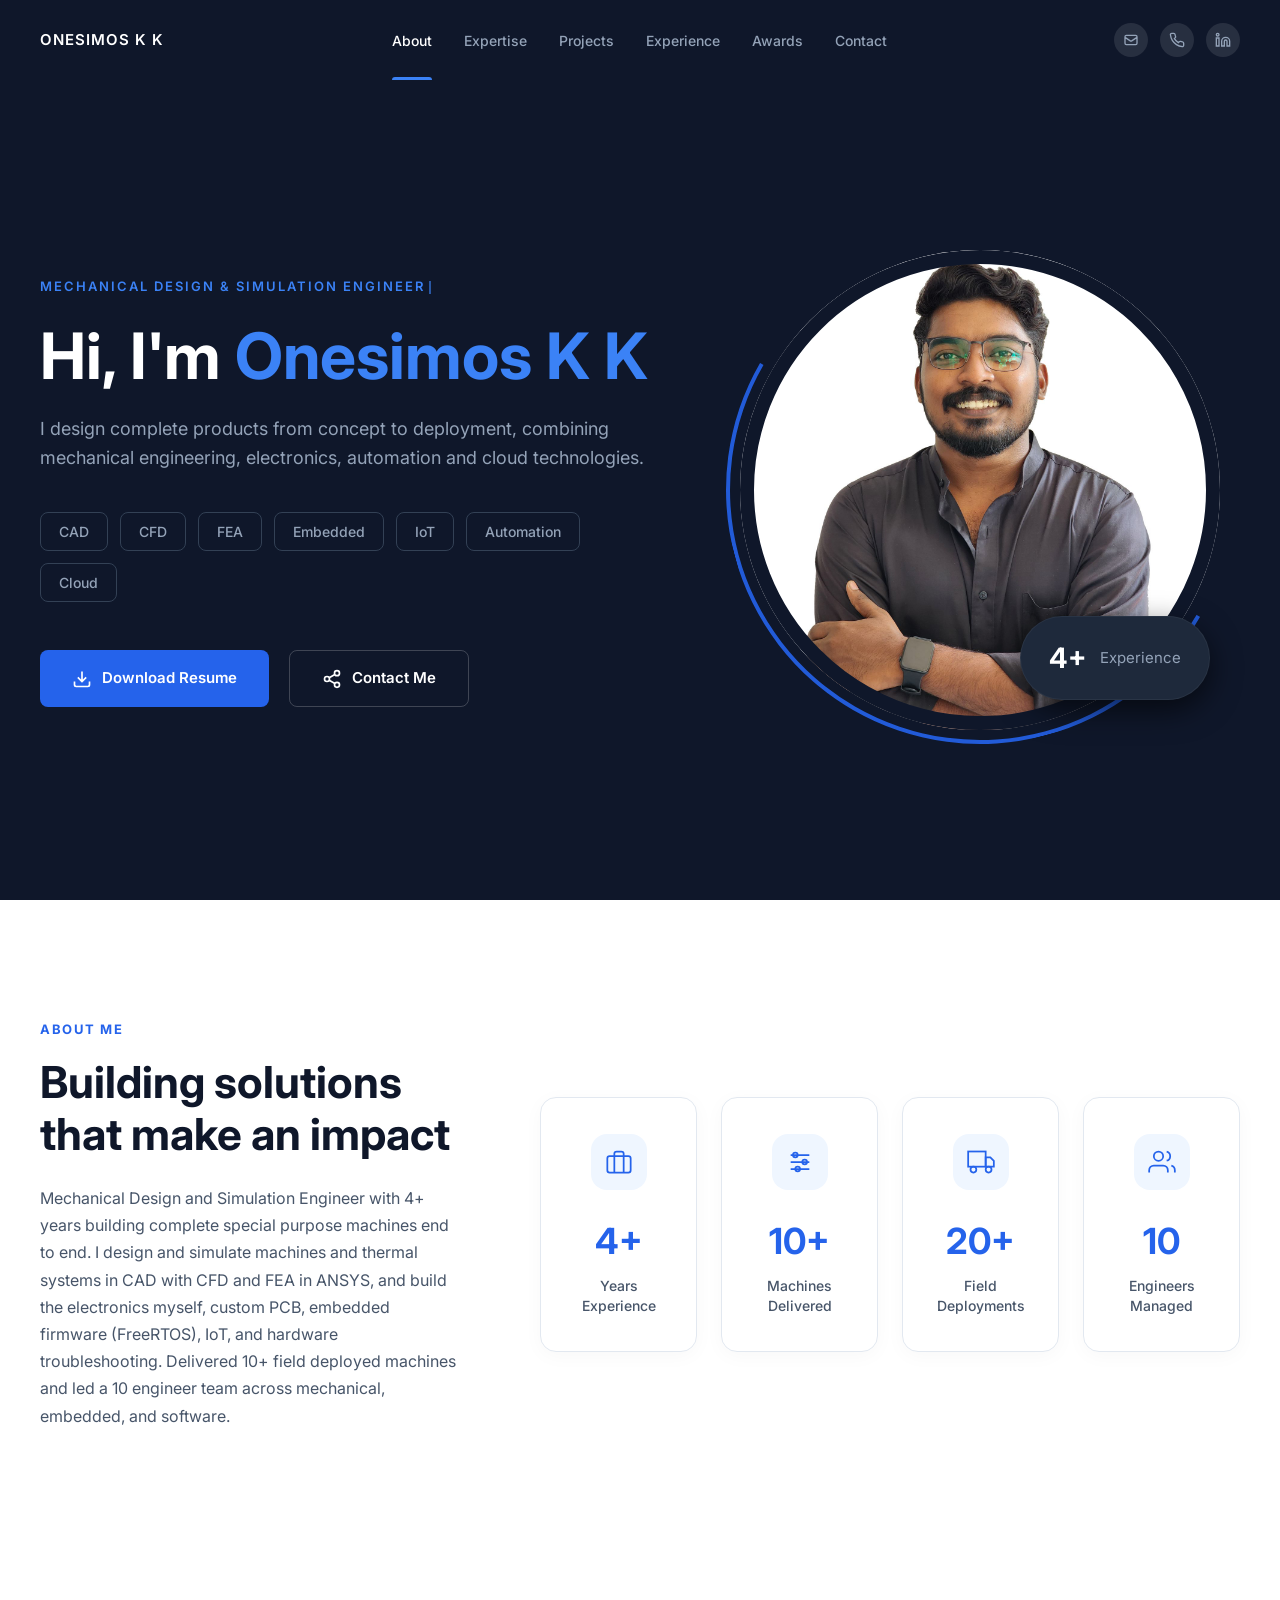
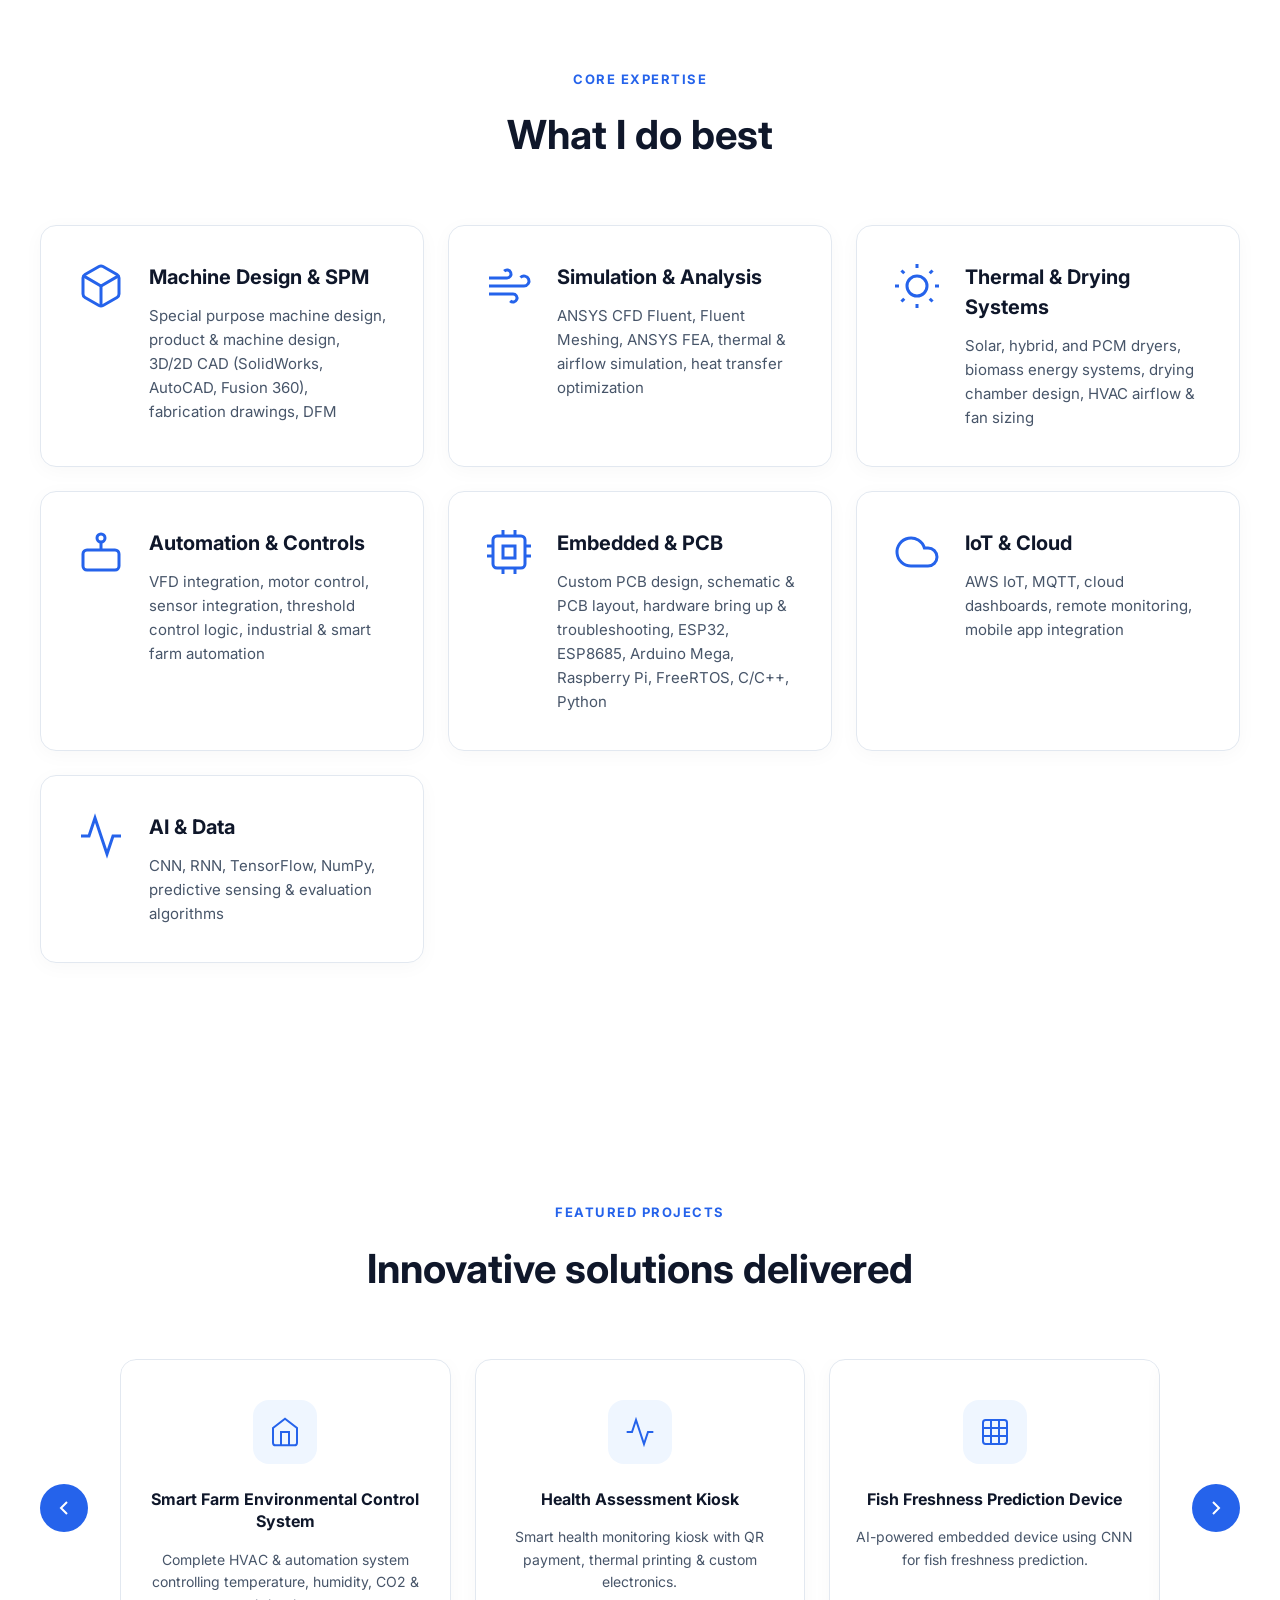
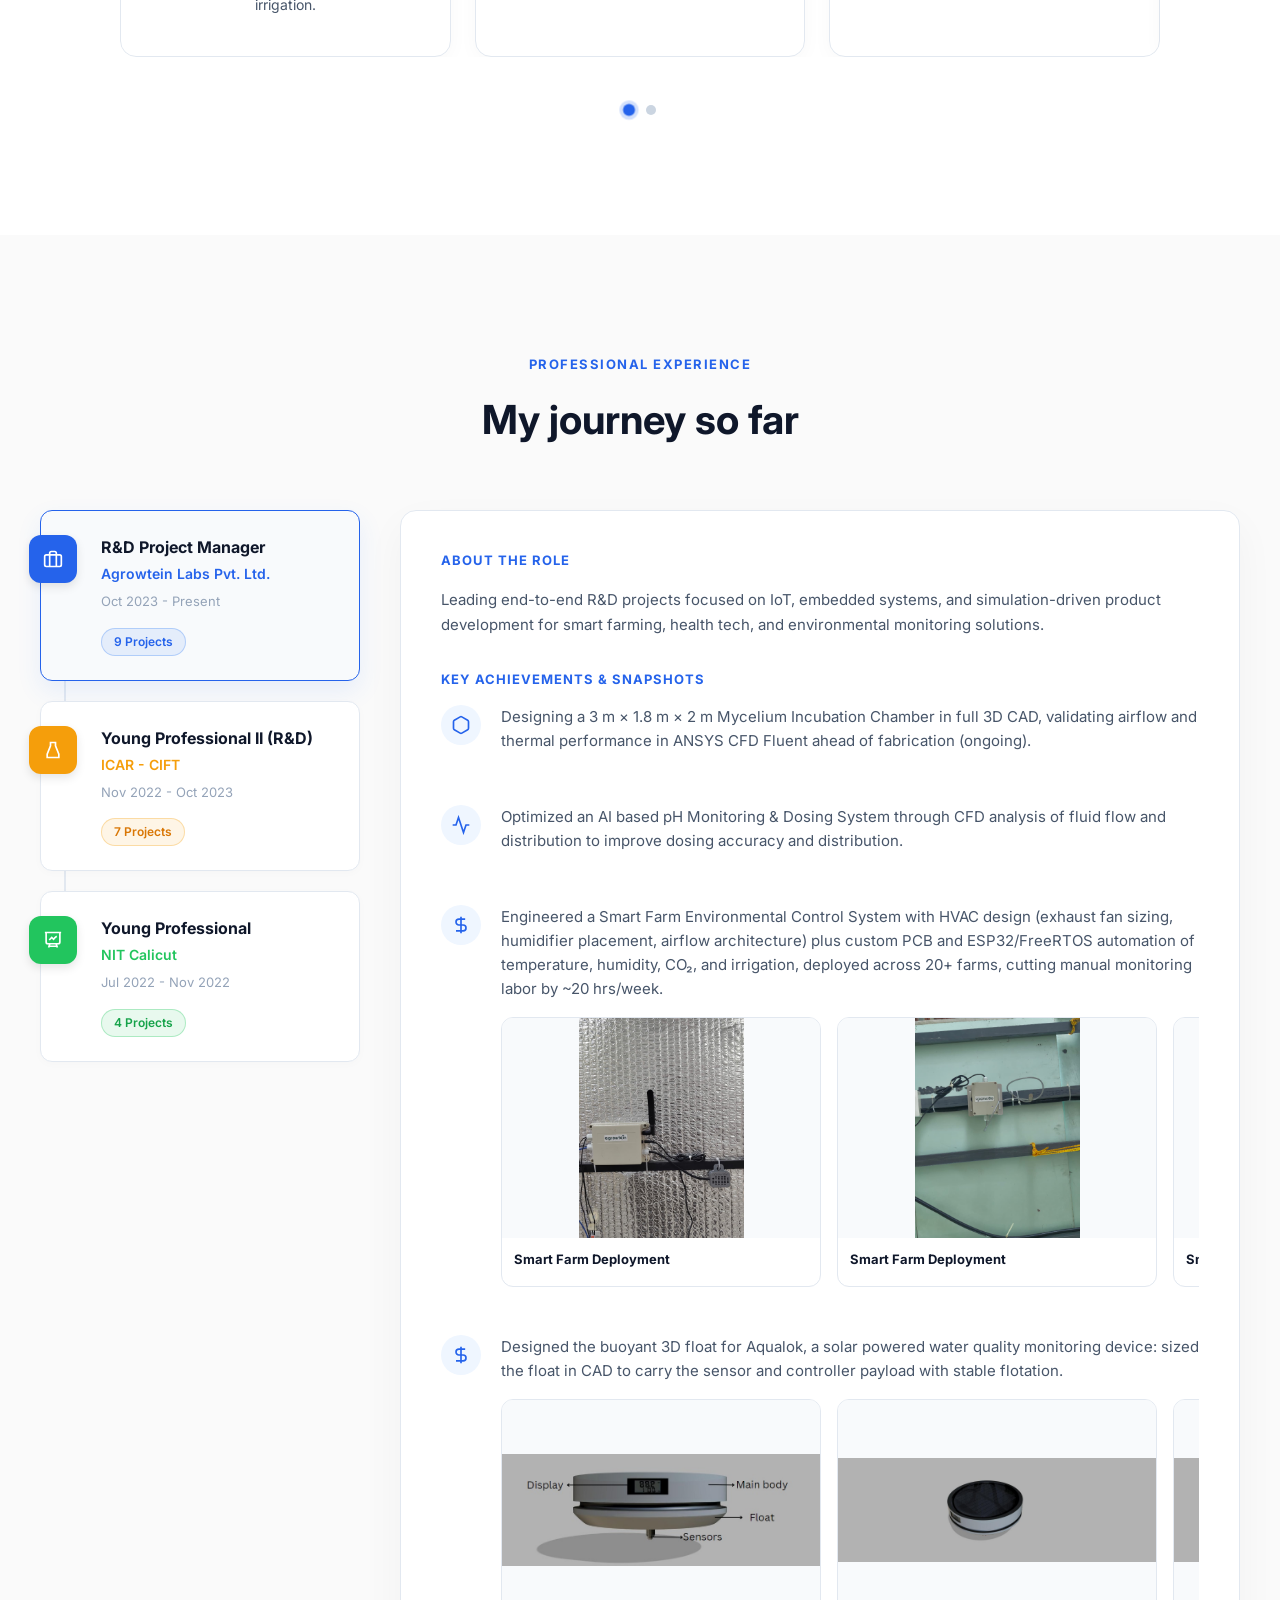
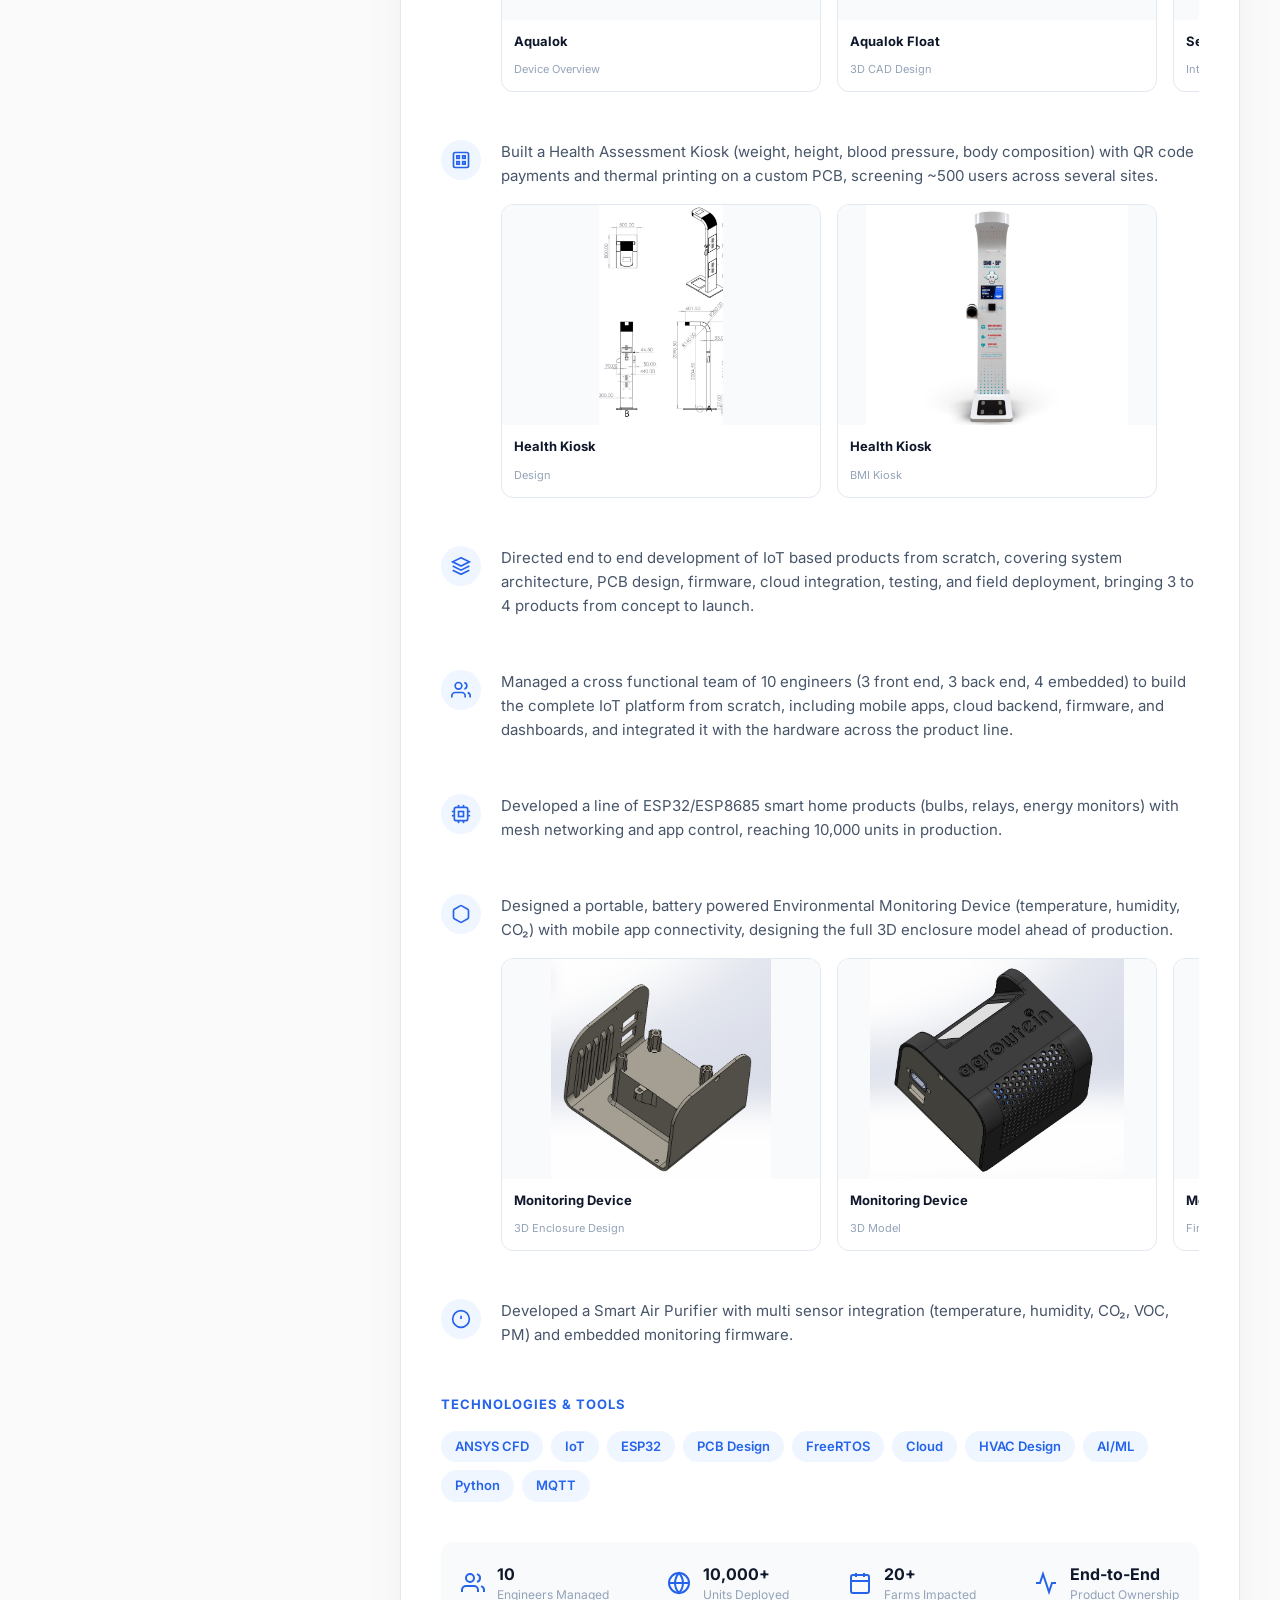
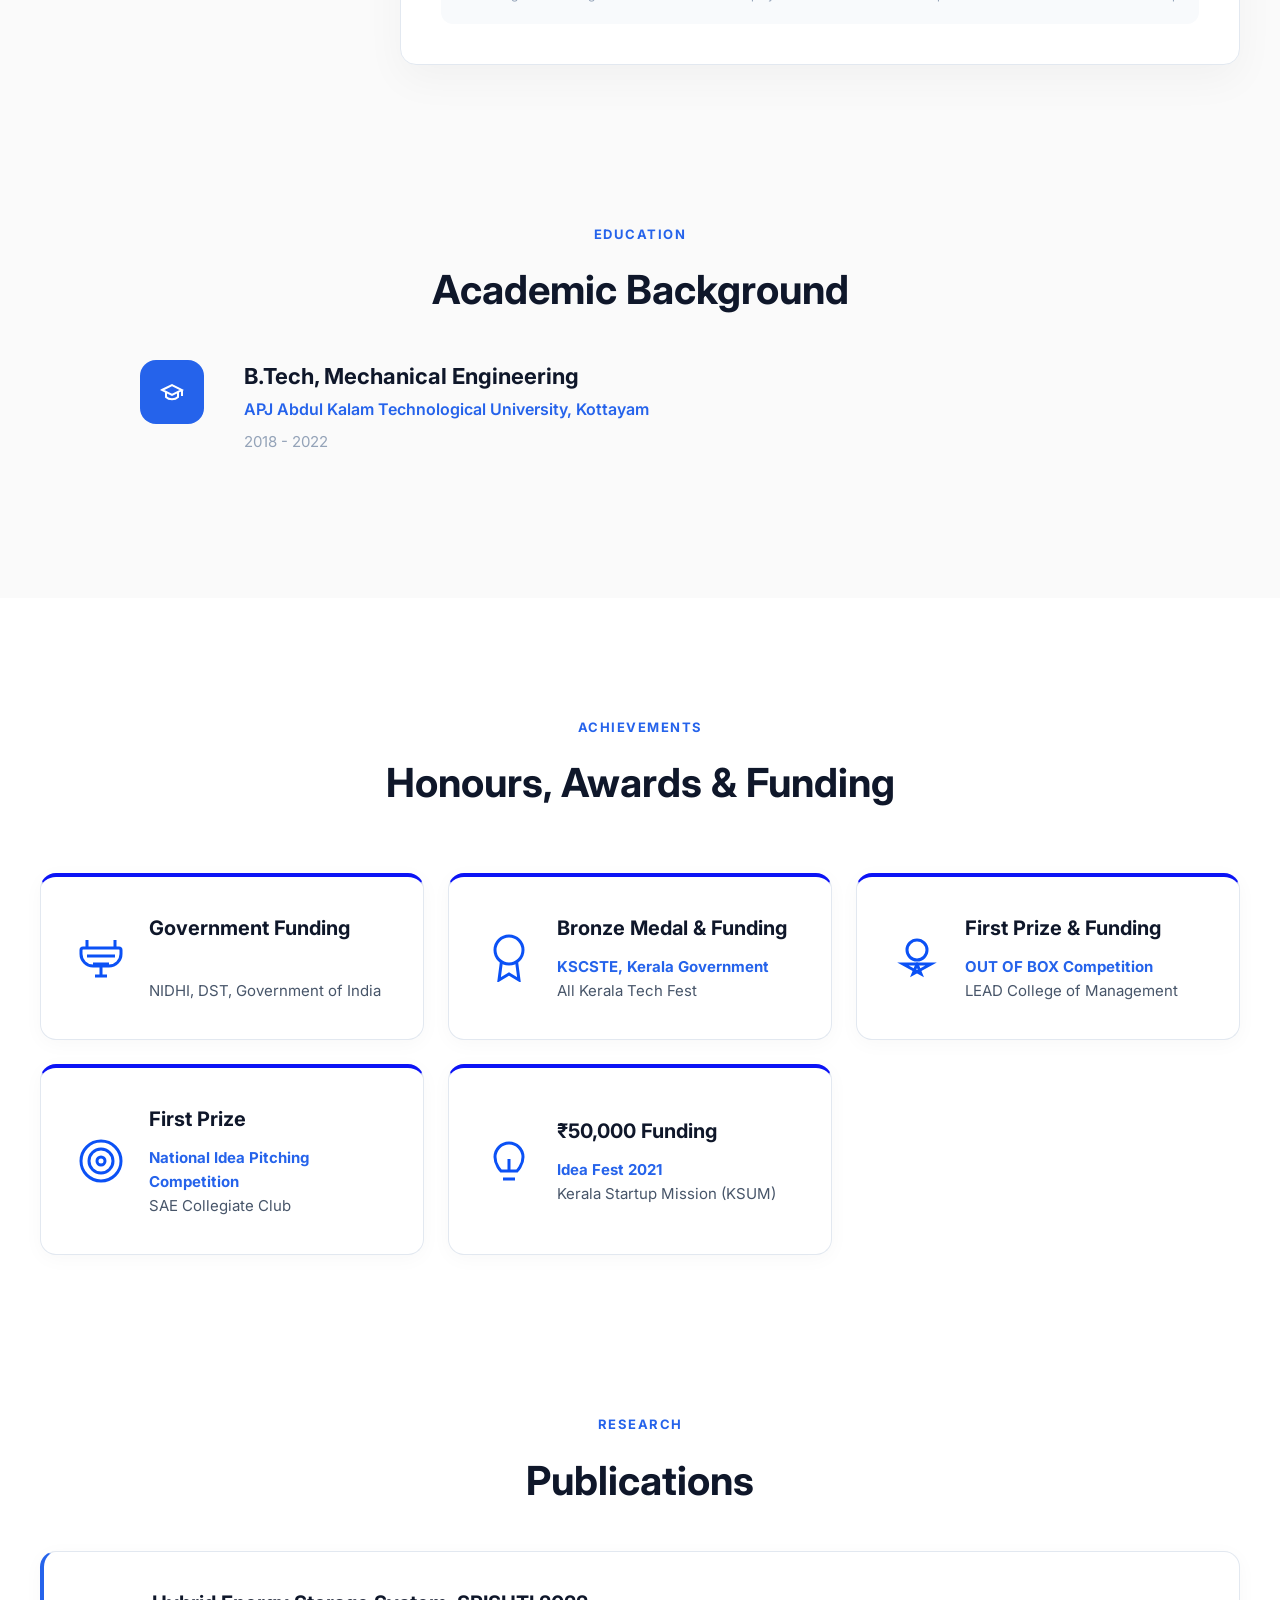
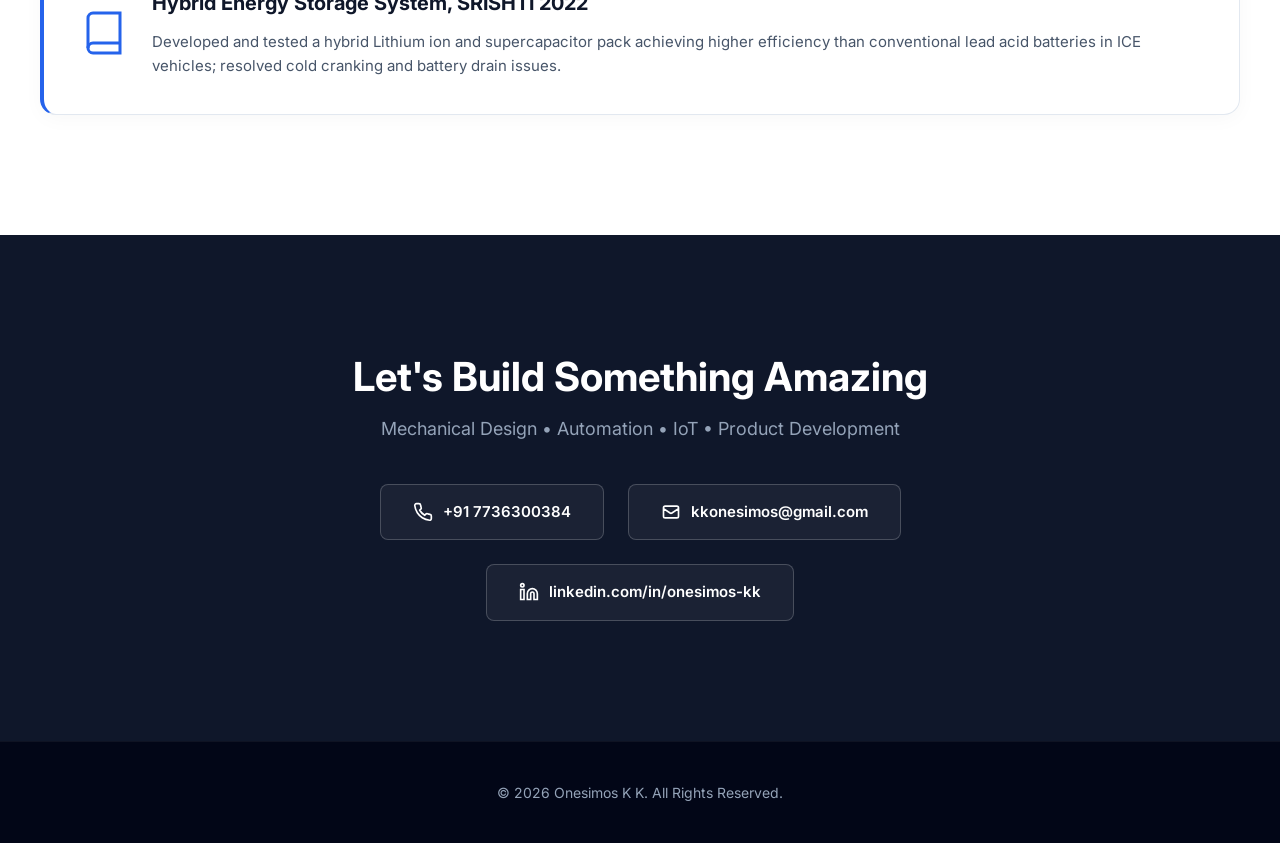
==== Onesi/index.html @ d4c87ef6 "feat: initialize personal portfolio website with project assets and structural codebase" ====
<!DOCTYPE html>
<html lang="en">

<head>
    <meta charset="UTF-8">
    <meta name="viewport" content="width=device-width, initial-scale=1.0">
    <title>Onesimos K K | Mechanical Design & Simulation Engineer</title>
    <link href="https://fonts.googleapis.com/css2?family=Inter:wght@400;500;600;700&display=swap" rel="stylesheet">
    <link rel="stylesheet" href="style.css">
</head>

<body>
    <header>
        <div class="nav-container">
            <div class="logo">
                <span>ONESIMOS K K</span>
            </div>
            <nav>
                <a href="#about" class="active">About</a>
                <a href="#expertise">Expertise</a>
                <a href="#projects">Projects</a>
                <a href="#experience">Experience</a>
                <a href="#awards">Awards</a>
                <a href="#contact">Contact</a>
            </nav>
            <div class="nav-socials">
                <a href="mailto:kkonesimos@gmail.com">
                    <svg viewBox="0 0 24 24" fill="none" stroke="currentColor" stroke-width="2">
                        <path
                            d="M3 8l7.89 5.26a2 2 0 002.22 0L21 8M5 19h14a2 2 0 002-2V7a2 2 0 00-2-2H5a2 2 0 00-2 2v10a2 2 0 002 2z" />
                    </svg>
                </a>
                <a href="tel:+917736300384">
                    <svg viewBox="0 0 24 24" fill="none" stroke="currentColor" stroke-width="2">
                        <path
                            d="M22 16.92v3a2 2 0 01-2.18 2 19.79 19.79 0 01-8.63-3.07 19.5 19.5 0 01-6-6 19.79 19.79 0 01-3.07-8.67A2 2 0 014.11 2h3a2 2 0 012 1.72 12.84 12.84 0 00.7 2.81 2 2 0 01-.45 2.11L8.09 9.91a16 16 0 006 6l1.27-1.27a2 2 0 012.11-.45 12.84 12.84 0 002.81.7A2 2 0 0122 16.92z" />
                    </svg>
                </a>
                <a href="https://www.linkedin.com/in/onesimos-kk/" target="_blank">
                    <svg viewBox="0 0 24 24" fill="none" stroke="currentColor" stroke-width="2">
                        <path
                            d="M16 8a6 6 0 016 6v7h-4v-7a2 2 0 00-2-2 2 2 0 00-2 2v7h-4v-7a6 6 0 016-6zM2 9h4v12H2z" />
                        <circle cx="4" cy="4" r="2" />
                    </svg>
                </a>
            </div>
        </div>
    </header>

    <section class="hero">
        <div class="hero-container">
            <div class="hero-content hero-stagger">
                <span class="hero-subtitle" id="typewriter-text">MECHANICAL DESIGN & SIMULATION ENGINEER</span>
                <h1 class="hero-title">Hi, I'm <span>Onesimos K K</span></h1>
                <p class="hero-desc">I design complete products from concept to deployment, combining mechanical
                    engineering, electronics, automation and cloud technologies.</p>
                <div class="hero-tags">
                    <span>CAD</span>
                    <span>CFD</span>
                    <span>FEA</span>
                    <span>Embedded</span>
                    <span>IoT</span>
                    <span>Automation</span>
                    <span>Cloud</span>
                </div>
                <div class="hero-actions">
                    <a href="#" class="btn btn-primary">
                        <svg viewBox="0 0 24 24" fill="none" stroke="currentColor" stroke-width="2">
                            <path d="M21 15v4a2 2 0 01-2 2H5a2 2 0 01-2-2v-4M7 10l5 5 5-5M12 15V3" />
                        </svg>
                        Download Resume
                    </a>
                    <a href="#contact" class="btn btn-outline">
                        <svg viewBox="0 0 24 24" fill="none" stroke="currentColor" stroke-width="2">
                            <circle cx="18" cy="5" r="3" />
                            <circle cx="6" cy="12" r="3" />
                            <circle cx="18" cy="19" r="3" />
                            <line x1="8.59" y1="13.51" x2="15.42" y2="17.49" />
                            <line x1="15.41" y1="6.51" x2="8.59" y2="10.49" />
                        </svg>
                        Contact Me
                    </a>
                </div>
            </div>
            <div class="hero-image-wrapper animate-in">
                <div class="hero-image">
                    <img src="onesi.jpeg" alt="Onesimos K K">
                    <div class="hero-badge">
                        <span class="badge-number">4+</span>
                        <span class="badge-text">Experience</span>
                    </div>
                </div>
            </div>
        </div>
    </section>

    <section class="about-section" id="about">
        <div class="about-container">
            <div class="about-content reveal from-left">
                <span class="section-subtitle">ABOUT ME</span>
                <h2 class="section-title">Building solutions that make an impact</h2>
                <p class="section-desc">Mechanical Design and Simulation Engineer with 4+ years building complete
                    special purpose machines end to end. I design and simulate machines and thermal systems in CAD with
                    CFD and FEA in ANSYS, and build the electronics myself, custom PCB, embedded firmware (FreeRTOS),
                    IoT, and hardware troubleshooting. Delivered 10+ field deployed machines and led a 10 engineer team
                    across mechanical, embedded, and software.</p>
            </div>
            <div class="about-stats reveal from-right">
                <div class="stat-card">
                    <div class="stat-icon">
                        <svg viewBox="0 0 24 24" fill="none" stroke="currentColor" stroke-width="1.5">
                            <rect x="2" y="7" width="20" height="14" rx="2" ry="2" />
                            <path d="M16 21V5a2 2 0 00-2-2h-4a2 2 0 00-2 2v16" />
                        </svg>
                    </div>
                    <div class="stat-number">4+</div>
                    <div class="stat-label">Years<br>Experience</div>
                </div>
                <div class="stat-card">
                    <div class="stat-icon">
                        <svg viewBox="0 0 24 24" fill="none" stroke="currentColor" stroke-width="1.5">
                            <path d="M4 6h16M4 12h16M4 18h16" />
                            <circle cx="8" cy="6" r="2" />
                            <circle cx="16" cy="12" r="2" />
                            <circle cx="10" cy="18" r="2" />
                        </svg>
                    </div>
                    <div class="stat-number">10+</div>
                    <div class="stat-label">Machines<br>Delivered</div>
                </div>
                <div class="stat-card">
                    <div class="stat-icon">
                        <svg viewBox="0 0 24 24" fill="none" stroke="currentColor" stroke-width="1.5">
                            <rect x="1" y="3" width="15" height="13" />
                            <polygon points="16 8 20 8 23 11 23 16 16 16 16 8" />
                            <circle cx="5.5" cy="18.5" r="2.5" />
                            <circle cx="18.5" cy="18.5" r="2.5" />
                        </svg>
                    </div>
                    <div class="stat-number">20+</div>
                    <div class="stat-label">Field<br>Deployments</div>
                </div>
                <div class="stat-card">
                    <div class="stat-icon">
                        <svg viewBox="0 0 24 24" fill="none" stroke="currentColor" stroke-width="1.5">
                            <path d="M17 21v-2a4 4 0 00-4-4H5a4 4 0 00-4 4v2" />
                            <circle cx="9" cy="7" r="4" />
                            <path d="M23 21v-2a4 4 0 00-3-3.87" />
                            <path d="M16 3.13a4 4 0 010 7.75" />
                        </svg>
                    </div>
                    <div class="stat-number">10</div>
                    <div class="stat-label">Engineers<br>Managed</div>
                </div>
            </div>
        </div>
    </section>

    <section class="expertise-section" id="expertise">
        <div class="section-container">
            <div class="section-header center reveal from-up">
                <span class="section-subtitle">CORE EXPERTISE</span>
                <h2 class="section-title">What I do best</h2>
            </div>
            <div class="expertise-grid reveal from-up">
                <div class="expertise-card">
                    <div class="expertise-icon">
                        <svg viewBox="0 0 24 24" fill="none" stroke="currentColor" stroke-width="1.5">
                            <path
                                d="M21 16V8a2 2 0 00-1-1.73l-7-4a2 2 0 00-2 0l-7 4A2 2 0 003 8v8a2 2 0 001 1.73l7 4a2 2 0 002 0l7-4A2 2 0 0021 16z" />
                            <polyline points="3.27 6.96 12 12.01 20.73 6.96" />
                            <line x1="12" y1="22.08" x2="12" y2="12" />
                        </svg>
                    </div>
                    <div class="expertise-info">
                        <h3>Machine Design & SPM</h3>
                        <p>Special purpose machine design, product & machine design, 3D/2D CAD (SolidWorks, AutoCAD,
                            Fusion 360), fabrication drawings, DFM</p>
                    </div>
                </div>
                <div class="expertise-card">
                    <div class="expertise-icon">
                        <svg viewBox="0 0 24 24" fill="none" stroke="currentColor" stroke-width="1.5">
                            <path
                                d="M9.59 4.59A2 2 0 1 1 11 8H2m10.59 11.41A2 2 0 1 0 14 16H2m15.73-8.27A2.5 2.5 0 1 1 19.5 12H2" />
                        </svg>
                    </div>
                    <div class="expertise-info">
                        <h3>Simulation & Analysis</h3>
                        <p>ANSYS CFD Fluent, Fluent Meshing, ANSYS FEA, thermal & airflow simulation, heat transfer
                            optimization</p>
                    </div>
                </div>
                <div class="expertise-card">
                    <div class="expertise-icon">
                        <svg viewBox="0 0 24 24" fill="none" stroke="currentColor" stroke-width="1.5">
                            <circle cx="12" cy="12" r="5" />
                            <line x1="12" y1="1" x2="12" y2="3" />
                            <line x1="12" y1="21" x2="12" y2="23" />
                            <line x1="4.22" y1="4.22" x2="5.64" y2="5.64" />
                            <line x1="18.36" y1="18.36" x2="19.78" y2="19.78" />
                            <line x1="1" y1="12" x2="3" y2="12" />
                            <line x1="21" y1="12" x2="23" y2="12" />
                            <line x1="4.22" y1="19.78" x2="5.64" y2="18.36" />
                            <line x1="18.36" y1="5.64" x2="19.78" y2="4.22" />
                        </svg>
                    </div>
                    <div class="expertise-info">
                        <h3>Thermal & Drying Systems</h3>
                        <p>Solar, hybrid, and PCM dryers, biomass energy systems, drying chamber design, HVAC airflow &
                            fan sizing</p>
                    </div>
                </div>
                <div class="expertise-card">
                    <div class="expertise-icon">
                        <svg viewBox="0 0 24 24" fill="none" stroke="currentColor" stroke-width="1.5">
                            <rect x="3" y="11" width="18" height="10" rx="2" />
                            <circle cx="12" cy="5" r="2" />
                            <path d="M12 7v4" />
                            <line x1="8" y1="16" x2="8" y2="16" />
                            <line x1="16" y1="16" x2="16" y2="16" />
                        </svg>
                    </div>
                    <div class="expertise-info">
                        <h3>Automation & Controls</h3>
                        <p>VFD integration, motor control, sensor integration, threshold control logic, industrial &
                            smart farm automation</p>
                    </div>
                </div>
                <div class="expertise-card">
                    <div class="expertise-icon">
                        <svg viewBox="0 0 24 24" fill="none" stroke="currentColor" stroke-width="1.5">
                            <rect x="4" y="4" width="16" height="16" rx="2" ry="2" />
                            <rect x="9" y="9" width="6" height="6" />
                            <line x1="9" y1="1" x2="9" y2="4" />
                            <line x1="15" y1="1" x2="15" y2="4" />
                            <line x1="9" y1="20" x2="9" y2="23" />
                            <line x1="15" y1="20" x2="15" y2="23" />
                            <line x1="20" y1="9" x2="23" y2="9" />
                            <line x1="20" y1="14" x2="23" y2="14" />
                            <line x1="1" y1="9" x2="4" y2="9" />
                            <line x1="1" y1="14" x2="4" y2="14" />
                        </svg>
                    </div>
                    <div class="expertise-info">
                        <h3>Embedded & PCB</h3>
                        <p>Custom PCB design, schematic & PCB layout, hardware bring up & troubleshooting, ESP32,
                            ESP8685, Arduino Mega, Raspberry Pi, FreeRTOS, C/C++, Python</p>
                    </div>
                </div>
                <div class="expertise-card">
                    <div class="expertise-icon">
                        <svg viewBox="0 0 24 24" fill="none" stroke="currentColor" stroke-width="1.5">
                            <path d="M17.5 19H9a7 7 0 116.71-9h1.79a4.5 4.5 0 110 9z" />
                        </svg>
                    </div>
                    <div class="expertise-info">
                        <h3>IoT & Cloud</h3>
                        <p>AWS IoT, MQTT, cloud dashboards, remote monitoring, mobile app integration</p>
                    </div>
                </div>
                <div class="expertise-card">
                    <div class="expertise-icon">
                        <svg viewBox="0 0 24 24" fill="none" stroke="currentColor" stroke-width="1.5">
                            <polyline points="22 12 18 12 15 21 9 3 6 12 2 12" />
                        </svg>
                    </div>
                    <div class="expertise-info">
                        <h3>AI & Data</h3>
                        <p>CNN, RNN, TensorFlow, NumPy, predictive sensing & evaluation algorithms</p>
                    </div>
                </div>
            </div>
        </div>
    </section>

    <section class="projects-section" id="projects">
        <div class="section-container">
            <div class="section-header center reveal from-up">
                <span class="section-subtitle">FEATURED PROJECTS</span>
                <h2 class="section-title">Innovative solutions delivered</h2>
            </div>
            <div class="carousel-wrapper reveal from-up">
                <button class="carousel-btn prev">
                    <svg viewBox="0 0 24 24" fill="none" stroke="currentColor" stroke-width="2">
                        <path d="M15 18l-6-6 6-6" />
                    </svg>
                </button>
                <div class="projects-grid">
                    <div class="projects-track">
                        <div class="project-slide">
                            <div class="project-card">
                                <div class="project-icon">
                                    <svg viewBox="0 0 24 24" fill="none" stroke="currentColor" stroke-width="1.5">
                                        <path d="M3 9l9-7 9 7v11a2 2 0 01-2 2H5a2 2 0 01-2-2z" />
                                        <polyline points="9 22 9 12 15 12 15 22" />
                                    </svg>
                                </div>
                                <h3>Smart Farm Environmental Control System</h3>
                                <p>Complete HVAC & automation system controlling temperature, humidity, CO2 &
                                    irrigation.</p>
                            </div>
                            <div class="project-card">
                                <div class="project-icon">
                                    <svg viewBox="0 0 24 24" fill="none" stroke="currentColor" stroke-width="1.5">
                                        <path d="M22 12h-4l-3 9L9 3l-3 9H2" />
                                    </svg>
                                </div>
                                <h3>Health Assessment Kiosk</h3>
                                <p>Smart health monitoring kiosk with QR payment, thermal printing & custom electronics.
                                </p>
                            </div>
                            <div class="project-card">
                                <div class="project-icon">
                                    <svg viewBox="0 0 24 24" fill="none" stroke="currentColor" stroke-width="1.5">
                                        <rect x="3" y="3" width="18" height="18" rx="2" ry="2" />
                                        <line x1="9" y1="3" x2="9" y2="21" />
                                        <line x1="15" y1="3" x2="15" y2="21" />
                                        <line x1="3" y1="9" x2="21" y2="9" />
                                        <line x1="3" y1="15" x2="21" y2="15" />
                                    </svg>
                                </div>
                                <h3>Fish Freshness Prediction Device</h3>
                                <p>AI-powered embedded device using CNN for fish freshness prediction.</p>
                            </div>
                        </div>
                        <div class="project-slide">
                            <div class="project-card">
                                <div class="project-icon">
                                    <svg viewBox="0 0 24 24" fill="none" stroke="currentColor" stroke-width="1.5">
                                        <path d="M14 14.76V3.5a2.5 2.5 0 00-5 0v11.26a4.5 4.5 0 105 0z" />
                                    </svg>
                                </div>
                                <h3>Mycelium Incubation Chamber</h3>
                                <p>CFD validated incubation chamber with airflow and thermal optimization.</p>
                            </div>
                            <div class="project-card">
                                <div class="project-icon">
                                    <svg viewBox="0 0 24 24" fill="none" stroke="currentColor" stroke-width="1.5">
                                        <path
                                            d="M21 10V8a2 2 0 00-1-1.73l-7-4a2 2 0 00-2 0l-7 4A2 2 0 003 8v8a2 2 0 001 1.73l7 4a2 2 0 002 0l7-4A2 2 0 0021 16z" />
                                    </svg>
                                </div>
                                <h3>Smart Home Product Line</h3>
                                <p>ESP32-based smart devices with mesh networking and mobile control.</p>
                            </div>
                            <div class="project-card">
                                <div class="project-icon">
                                    <svg viewBox="0 0 24 24" fill="none" stroke="currentColor" stroke-width="1.5">
                                        <circle cx="12" cy="12" r="5" />
                                        <line x1="12" y1="1" x2="12" y2="3" />
                                        <line x1="12" y1="21" x2="12" y2="23" />
                                        <line x1="4.22" y1="4.22" x2="5.64" y2="5.64" />
                                        <line x1="18.36" y1="18.36" x2="19.78" y2="19.78" />
                                        <line x1="1" y1="12" x2="3" y2="12" />
                                        <line x1="21" y1="12" x2="23" y2="12" />
                                        <line x1="4.22" y1="19.78" x2="5.64" y2="18.36" />
                                        <line x1="18.36" y1="5.64" x2="19.78" y2="4.22" />
                                    </svg>
                                </div>
                                <h3>Solar Hybrid Dryers</h3>
                                <p>CFD-designed drying systems optimized for airflow and heat transfer efficiency.</p>
                            </div>
                        </div>
                    </div>
                </div>
                <button class="carousel-btn next">
                    <svg viewBox="0 0 24 24" fill="none" stroke="currentColor" stroke-width="2">
                        <path d="M9 18l6-6-6-6" />
                    </svg>
                </button>
            </div>
            <div class="carousel-dots">
                <span class="dot active" data-index="0"></span>
                <span class="dot" data-index="1"></span>
            </div>
        </div>
    </section>

    <section class="experience-section" id="experience">
        <div class="section-container">
            <div class="section-header center reveal from-up">
                <span class="section-subtitle">PROFESSIONAL EXPERIENCE</span>
                <h2 class="section-title">My journey so far</h2>
            </div>

            <div class="experience-layout reveal from-up">
                <!-- Left Column: Tabs -->
                <div class="experience-tabs">
                    <!-- Tab 1 -->
                    <div class="exp-tab active" data-target="role-1">
                        <div class="exp-tab-icon" style="background-color: var(--primary-blue); color: white;">
                            <svg viewBox="0 0 24 24" fill="none" stroke="currentColor" stroke-width="2" width="20"
                                height="20">
                                <rect x="2" y="7" width="20" height="14" rx="2" ry="2" />
                                <path d="M16 21V5a2 2 0 00-2-2h-4a2 2 0 00-2 2v16" />
                            </svg>
                        </div>
                        <div class="exp-tab-info">
                            <h3>R&D Project Manager</h3>
                            <h4 style="color: var(--primary-blue);">Agrowtein Labs Pvt. Ltd.</h4>
                            <span class="exp-date">Oct 2023 - Present</span>
                            <div class="exp-badge"
                                style="color: var(--primary-blue); border-color: rgba(59,130,246,0.3); background: rgba(59,130,246,0.1);">
                                9 Projects</div>
                        </div>
                    </div>

                    <!-- Tab 2 -->
                    <div class="exp-tab" data-target="role-2">
                        <div class="exp-tab-icon" style="background-color: #f59e0b; color: white;">
                            <svg viewBox="0 0 24 24" fill="none" stroke="currentColor" stroke-width="2" width="20"
                                height="20">
                                <path d="M9 3h6v4l4 10v4H5v-4l4-10z" />
                            </svg>
                        </div>
                        <div class="exp-tab-info">
                            <h3>Young Professional II (R&D)</h3>
                            <h4 style="color: #f59e0b;">ICAR - CIFT</h4>
                            <span class="exp-date">Nov 2022 - Oct 2023</span>
                            <div class="exp-badge"
                                style="color: #d97706; border-color: rgba(245,158,11,0.3); background: rgba(245,158,11,0.1);">
                                7 Projects</div>
                        </div>
                    </div>

                    <!-- Tab 3 -->
                    <div class="exp-tab" data-target="role-3">
                        <div class="exp-tab-icon" style="background-color: #22c55e; color: white;">
                            <svg viewBox="0 0 24 24" fill="none" stroke="currentColor" stroke-width="2" width="20"
                                height="20">
                                <path
                                    d="M3.75 3v11.25A2.25 2.25 0 006 16.5h2.25M3.75 3h-1.5m1.5 0h16.5m0 0h1.5m-1.5 0v11.25A2.25 2.25 0 0118 16.5h-2.25m-7.5 0h7.5m-7.5 0l-1 3m8.5-3l1 3m0 0l.5 1.5m-.5-1.5h-9.5m0 0l-.5 1.5m.75-9l3-3 2.148 2.148A12.061 12.061 0 0116.5 7.605" />
                            </svg>
                        </div>
                        <div class="exp-tab-info">
                            <h3>Young Professional</h3>
                            <h4 style="color: #22c55e;">NIT Calicut</h4>
                            <span class="exp-date">Jul 2022 - Nov 2022</span>
                            <div class="exp-badge"
                                style="color: #16a34a; border-color: rgba(34,197,94,0.3); background: rgba(34,197,94,0.1);">
                                4 Projects</div>
                        </div>
                    </div>
                </div>

                <!-- Right Column: Details Content -->
                <div class="experience-content-area">

                    <!-- Content 1: Agrowtein -->
                    <div class="role-details active" id="role-1">
                        <div class="role-section">
                            <h4 class="role-heading">About the role</h4>
                            <p class="role-desc">Leading end-to-end R&D projects focused on IoT, embedded systems, and
                                simulation-driven product development for smart farming, health tech, and environmental
                                monitoring solutions.</p>
                        </div>

                        <div class="role-section">
                            <h4 class="role-heading">KEY ACHIEVEMENTS & SNAPSHOTS</h4>
                            <div class="achievements-grid">
                                <div class="achievement-item">
                                    <div class="ach-icon"><svg viewBox="0 0 24 24" fill="none" stroke="currentColor"
                                            stroke-width="2">
                                            <path
                                                d="M21 16V8a2 2 0 00-1-1.73l-7-4a2 2 0 00-2 0l-7 4A2 2 0 003 8v8a2 2 0 001 1.73l7 4a2 2 0 002 0l7-4A2 2 0 0021 16z" />
                                        </svg></div>
                                    <div class="ach-content">
                                        <p>Designing a 3 m × 1.8 m × 2 m Mycelium Incubation Chamber in full 3D CAD,
                                            validating airflow and thermal performance in ANSYS CFD Fluent ahead of
                                            fabrication (ongoing).</p>
                                    </div>
                                </div>
                                <div class="achievement-item">
                                    <div class="ach-icon"><svg viewBox="0 0 24 24" fill="none" stroke="currentColor"
                                            stroke-width="2">
                                            <polyline points="22 12 18 12 15 21 9 3 6 12 2 12" />
                                        </svg></div>
                                    <div class="ach-content">
                                        <p>Optimized an AI based pH Monitoring & Dosing System through CFD analysis of
                                            fluid flow and distribution to improve dosing accuracy and distribution.</p>

                                    </div>
                                </div>
                                <div class="achievement-item">
                                    <div class="ach-icon"><svg viewBox="0 0 24 24" fill="none" stroke="currentColor"
                                            stroke-width="2">
                                            <path d="M12 2v20M17 5H9.5a3.5 3.5 0 0 0 0 7h5a3.5 3.5 0 0 1 0 7H6" />
                                        </svg></div>
                                    <div class="ach-content">
                                        <p>Engineered a Smart Farm Environmental Control System with HVAC design
                                            (exhaust fan sizing, humidifier placement, airflow architecture) plus custom
                                            PCB and ESP32/FreeRTOS automation of temperature, humidity, CO₂, and
                                            irrigation, deployed across 20+ farms, cutting manual monitoring labor by
                                            ~20 hrs/week.</p>
                                        <div class="snapshots-row">
                                            <div class="snapshot-card"><img src="ag2.jpeg" alt="Smart Farm Control">
                                                <div class="snap-info">
                                                    <h5>Smart Farm Deployment</h5><span></span>
                                                </div>
                                            </div>
                                            <div class="snapshot-card"><img src="ag3.jpeg" alt="IoT Control Panel">
                                                <div class="snap-info">
                                                    <h5>Smart Farm Deployment</h5><span></span>
                                                </div>
                                            </div>
                                            <div class="snapshot-card"><img src="ag4.jpeg" alt="Smart Farm Dashboard">
                                                <div class="snap-info">
                                                    <h5>Smart Farm Deployment</h5><span></span>
                                                </div>
                                            </div>
                                            <div class="snapshot-card"><img src="ag1.jpeg" alt="Smart Farm Dashboard">
                                                <div class="snap-info">
                                                    <h5>PCB Board</h5><span></span>
                                                </div>
                                            </div>

                                        </div>
                                    </div>
                                </div>
                                <div class="achievement-item">
                                    <div class="ach-icon"><svg viewBox="0 0 24 24" fill="none" stroke="currentColor"
                                            stroke-width="2">
                                            <path d="M12 2v20M17 5H9.5a3.5 3.5 0 0 0 0 7h5a3.5 3.5 0 0 1 0 7H6" />
                                        </svg></div>
                                    <div class="ach-content">
                                        <p>Designed the buoyant 3D float for Aqualok, a solar powered water quality
                                            monitoring device: sized the float in CAD to carry the sensor and controller
                                            payload with stable flotation.</p>
                                        <div class="snapshots-row">
                                            <div class="snapshot-card"><img src="aq1.jpeg" alt="Aqualok Device">
                                                <div class="snap-info">
                                                    <h5>Aqualok</h5><span>Device Overview</span>
                                                </div>
                                            </div>
                                            <div class="snapshot-card"><img src="aq2.jpeg" alt="Aqualok 3D Float">
                                                <div class="snap-info">
                                                    <h5>Aqualok Float</h5><span>3D CAD Design</span>
                                                </div>
                                            </div>
                                            <div class="snapshot-card"><img src="aq3.jpeg" alt="Aqualok Payload">
                                                <div class="snap-info">
                                                    <h5>Sensor Payload</h5><span>Integration</span>
                                                </div>
                                            </div>
                                            <div class="snapshot-card"><img src="aq4.jpeg" alt="Aqualok Flotation">
                                                <div class="snap-info">
                                                    <h5>Buoyant Float</h5><span>Stability Testing</span>
                                                </div>
                                            </div>
                                            <div class="snapshot-card"><img src="aq6.jpeg" alt="Aqualok Solar Power">
                                                <div class="snap-info">
                                                    <h5>Solar Powered</h5><span>Water Quality</span>
                                                </div>
                                            </div>
                                        </div>
                                    </div>
                                </div>
                                <div class="achievement-item">
                                    <div class="ach-icon"><svg viewBox="0 0 24 24" fill="none" stroke="currentColor"
                                            stroke-width="2">
                                            <rect x="3" y="3" width="18" height="18" rx="2" ry="2" />
                                            <rect x="7" y="7" width="3" height="3" />
                                            <rect x="14" y="7" width="3" height="3" />
                                            <rect x="7" y="14" width="3" height="3" />
                                            <rect x="14" y="14" width="3" height="3" />
                                        </svg></div>
                                    <div class="ach-content">
                                        <p>Built a Health Assessment Kiosk (weight, height, blood pressure, body
                                            composition) with QR code payments and thermal printing on a custom PCB,
                                            screening ~500 users across several sites.</p>
                                        <div class="snapshots-row">
                                            <div class="snapshot-card"><img src="bmi1.jpeg" alt="Health Kiosk">
                                                <div class="snap-info">
                                                    <h5>Health Kiosk</h5><span>Design</span>
                                                </div>
                                            </div>
                                            <div class="snapshot-card"><img src="bmi.png" alt="Health Kiosk Interface">
                                                <div class="snap-info">
                                                    <h5>Health Kiosk</h5><span>BMI Kiosk</span>
                                                </div>
                                            </div>
                                        </div>
                                    </div>
                                </div>
                                <div class="achievement-item">
                                    <div class="ach-icon"><svg viewBox="0 0 24 24" fill="none" stroke="currentColor"
                                            stroke-width="2">
                                            <path d="M12 2L2 7l10 5 10-5-10-5z" />
                                            <path d="M2 17l10 5 10-5" />
                                            <path d="M2 12l10 5 10-5" />
                                        </svg>
                                    </div>
                                    <div class="ach-content">
                                        <p>Directed end to end development of IoT based products from scratch, covering
                                            system architecture, PCB design, firmware, cloud integration, testing, and
                                            field deployment, bringing 3 to 4 products from concept to launch.</p>
                                    </div>
                                </div>
                                <div class="achievement-item">
                                    <div class="ach-icon"><svg viewBox="0 0 24 24" fill="none" stroke="currentColor"
                                            stroke-width="2">
                                            <path d="M17 21v-2a4 4 0 00-4-4H5a4 4 0 00-4 4v2" />
                                            <circle cx="9" cy="7" r="4" />
                                            <path d="M23 21v-2a4 4 0 00-3-3.87" />
                                            <path d="M16 3.13a4 4 0 010 7.75" />
                                        </svg></div>
                                    <div class="ach-content">
                                        <p>Managed a cross functional team of 10 engineers (3 front end, 3 back end, 4
                                            embedded) to build the complete IoT platform from scratch, including mobile
                                            apps, cloud backend, firmware, and dashboards, and integrated it with the
                                            hardware across the product line.</p>
                                    </div>
                                </div>
                                <div class="achievement-item">
                                    <div class="ach-icon"><svg viewBox="0 0 24 24" fill="none" stroke="currentColor"
                                            stroke-width="2">
                                            <rect x="4" y="4" width="16" height="16" rx="2" ry="2" />
                                            <rect x="9" y="9" width="6" height="6" />
                                            <line x1="9" y1="1" x2="9" y2="4" />
                                            <line x1="15" y1="1" x2="15" y2="4" />
                                            <line x1="9" y1="20" x2="9" y2="23" />
                                            <line x1="15" y1="20" x2="15" y2="23" />
                                            <line x1="20" y1="9" x2="23" y2="9" />
                                            <line x1="20" y1="14" x2="23" y2="14" />
                                            <line x1="1" y1="9" x2="4" y2="9" />
                                            <line x1="1" y1="14" x2="4" y2="14" />
                                        </svg></div>
                                    <div class="ach-content">
                                        <p>Developed a line of ESP32/ESP8685 smart home products (bulbs, relays, energy
                                            monitors) with mesh networking and app control, reaching 10,000 units in
                                            production.</p>
                                    </div>
                                </div>
                                <div class="achievement-item">
                                    <div class="ach-icon"><svg viewBox="0 0 24 24" fill="none" stroke="currentColor"
                                            stroke-width="2">
                                            <path
                                                d="M21 16V8a2 2 0 00-1-1.73l-7-4a2 2 0 00-2 0l-7 4A2 2 0 003 8v8a2 2 0 001 1.73l7 4a2 2 0 002 0l7-4A2 2 0 0021 16z" />
                                        </svg></div>
                                    <div class="ach-content">
                                        <p>Designed a portable, battery powered Environmental Monitoring Device
                                            (temperature, humidity, CO₂) with mobile app connectivity, designing the
                                            full 3D enclosure model ahead of production.</p>
                                        <div class="snapshots-row">
                                            <div class="snapshot-card"><img src="port1.jpeg" alt="Monitoring Device">
                                                <div class="snap-info">
                                                    <h5>Monitoring Device</h5><span>3D Enclosure Design</span>
                                                </div>
                                            </div>
                                            <div class="snapshot-card"><img src="port2.jpeg"
                                                    alt="Monitoring Device PCB">
                                                <div class="snap-info">
                                                    <h5>Monitoring Device</h5><span>3D Model</span>
                                                </div>
                                            </div>
                                            <div class="snapshot-card"><img src="port3.jpeg"
                                                    alt="Monitoring Device Build">
                                                <div class="snap-info">
                                                    <h5>Monitoring Device</h5><span>Final Prototype</span>
                                                </div>
                                            </div>
                                            <div class="snapshot-card"><img src="port4.jpeg"
                                                    alt="Monitoring Device Prototype">
                                                <div class="snap-info">
                                                    <h5>Monitoring Device</h5><span>Final Prototype</span>
                                                </div>
                                            </div>
                                        </div>
                                    </div>
                                </div>
                                <div class="achievement-item">
                                    <div class="ach-icon"><svg viewBox="0 0 24 24" fill="none" stroke="currentColor"
                                            stroke-width="2">
                                            <circle cx="12" cy="12" r="10" />
                                            <path d="M12 8v4" />
                                            <path d="M12 16h.01" />
                                        </svg></div>
                                    <div class="ach-content">
                                        <p>Developed a Smart Air Purifier with multi sensor integration (temperature,
                                            humidity, CO₂, VOC, PM) and embedded monitoring firmware.</p>
                                    </div>
                                </div>
                            </div>
                        </div>

                        <div class="role-section">
                            <h4 class="role-heading">TECHNOLOGIES & TOOLS</h4>
                            <div class="tech-tags-row">
                                <span>ANSYS CFD</span>
                                <span>IoT</span>
                                <span>ESP32</span>
                                <span>PCB Design</span>
                                <span>FreeRTOS</span>
                                <span>Cloud</span>
                                <span>HVAC Design</span>
                                <span>AI/ML</span>
                                <span>Python</span>
                                <span>MQTT</span>
                            </div>
                        </div>

                        <div class="role-stats-bar">
                            <div class="stat-mini">
                                <svg viewBox="0 0 24 24" fill="none" stroke="currentColor" stroke-width="2">
                                    <path d="M17 21v-2a4 4 0 00-4-4H5a4 4 0 00-4 4v2" />
                                    <circle cx="9" cy="7" r="4" />
                                    <path d="M23 21v-2a4 4 0 00-3-3.87" />
                                    <path d="M16 3.13a4 4 0 010 7.75" />
                                </svg>
                                <div><strong>10</strong><span>Engineers Managed</span></div>
                            </div>
                            <div class="stat-mini">
                                <svg viewBox="0 0 24 24" fill="none" stroke="currentColor" stroke-width="2">
                                    <circle cx="12" cy="12" r="10" />
                                    <path
                                        d="M12 2a15.3 15.3 0 014 10 15.3 15.3 0 01-4 10 15.3 15.3 0 01-4-10 15.3 15.3 0 014-10z" />
                                    <path d="M2 12h20" />
                                </svg>
                                <div><strong>10,000+</strong><span>Units Deployed</span></div>
                            </div>
                            <div class="stat-mini">
                                <svg viewBox="0 0 24 24" fill="none" stroke="currentColor" stroke-width="2">
                                    <rect x="3" y="4" width="18" height="18" rx="2" ry="2" />
                                    <line x1="16" y1="2" x2="16" y2="6" />
                                    <line x1="8" y1="2" x2="8" y2="6" />
                                    <line x1="3" y1="10" x2="21" y2="10" />
                                </svg>
                                <div><strong>20+</strong><span>Farms Impacted</span></div>
                            </div>
                            <div class="stat-mini">
                                <svg viewBox="0 0 24 24" fill="none" stroke="currentColor" stroke-width="2">
                                    <path d="M22 12h-4l-3 9L9 3l-3 9H2" />
                                </svg>
                                <div><strong>End-to-End</strong><span>Product Ownership</span></div>
                            </div>
                        </div>
                    </div>

                    <!-- Content 2: ICAR-CIFT -->
                    <div class="role-details" id="role-2">
                        <div class="role-section">
                            <h4 class="role-heading">About the role</h4>
                            <p class="role-desc">Spearheaded the design, simulation, and fabrication of advanced fish
                                processing and drying machinery. Optimized thermal systems using ANSYS CFD to reduce
                                drying times and improve efficiency.</p>
                        </div>

                        <div class="role-section">
                            <h4 class="role-heading">KEY ACHIEVEMENTS & SNAPSHOTS</h4>
                            <div class="achievements-grid">
                                <div class="achievement-item">
                                    <div class="ach-icon"><svg viewBox="0 0 24 24" fill="none" stroke="currentColor"
                                            stroke-width="2">
                                            <circle cx="12" cy="12" r="5" />
                                            <line x1="12" y1="1" x2="12" y2="3" />
                                            <line x1="12" y1="21" x2="12" y2="23" />
                                            <line x1="4.22" y1="4.22" x2="5.64" y2="5.64" />
                                            <line x1="18.36" y1="18.36" x2="19.78" y2="19.78" />
                                        </svg></div>
                                    <div class="ach-content">
                                        <p>Designed and validated ANSYS CFD models for 60 kg solar hybrid dryers,
                                            smoking kilns, and PCM assisted dryers, optimizing airflow, heat transfer,
                                            and drying performance, matching predicted vs measured temperatures within
                                            ±3°C and reducing physical prototyping iterations.</p>
                                        <div class="snapshots-row">
                                            <div class="snapshot-card"><img src="dry3 (2).jpeg"
                                                    alt="Meat Separator CAD">
                                                <div class="snap-info">
                                                    <h5>Solar Dryer</h5><span></span>
                                                </div>
                                            </div>
                                            <div class="snapshot-card"><img src="dry4.jpeg" alt="Meat Separator">
                                                <div class="snap-info">
                                                    <h5>Solar Dryer</h5><span></span>
                                                </div>
                                            </div>
                                            <div class="snapshot-card"><img src="dry5.jpeg" alt="Meat Separator">
                                                <div class="snap-info">
                                                    <h5>Solar Dryer</h5><span></span>
                                                </div>
                                            </div>
                                            <div class="snapshot-card"><img src="dry1.jpeg" alt="Meat Separator Output">
                                                <div class="snap-info">
                                                    <h5>Solar Dryer</h5><span></span>
                                                </div>
                                            </div>
                                            <div class="snapshot-card"><img src="dry2.jpeg" alt="Meat Separator Output">
                                                <div class="snap-info">
                                                    <h5>Solar Dryer</h5><span></span>
                                                </div>
                                            </div>
                                            <div class="snapshot-card"><img src="dry3.jpeg" alt="Meat Separator Output">
                                                <div class="snap-info">
                                                    <h5>Solar Dryer</h5><span></span>
                                                </div>
                                            </div>
                                        </div>
                                    </div>
                                </div>
                                <div class="achievement-item">
                                    <div class="ach-icon"><svg viewBox="0 0 24 24" fill="none" stroke="currentColor"
                                            stroke-width="2">
                                            <path d="M12 2L2 7l10 5 10-5-10-5z" />
                                        </svg></div>
                                    <div class="ach-content">
                                        <p>Designed and built 8+ special purpose drying and fish processing machines
                                            (solar, solar electric hybrid, PCM thermal storage, biomass, and gasifier)
                                            from 3D/2D CAD and fabrication drawings through fabrication and field
                                            testing, cutting drying time by ~23% versus open sun drying while producing
                                            a cleaner, more hygienic dried product.</p>
                                        <div class="snapshots-row">
                                            <div class="snapshot-card"><img src="SFD.jpeg" alt="Solar Dryer">
                                                <div class="snap-info">
                                                    <h5>Solar Hybrid Dryer</h5><span></span>
                                                </div>
                                            </div>
                                            <div class="snapshot-card"><img src="SFD2.jpeg" alt="CFD Simulation"
                                                    class="contain-img">
                                                <div class="snap-info">
                                                    <h5>Thermal Analysis</h5><span></span>
                                                </div>
                                            </div>
                                            <div class="snapshot-card"><img src="SFD3.jpeg" alt="Dryer Test">
                                                <div class="snap-info">
                                                    <h5>Solar Hybrid Dryer</h5><span></span>
                                                </div>
                                            </div>
                                        </div>
                                    </div>
                                </div>
                                <div class="achievement-item">
                                    <div class="ach-icon"><svg viewBox="0 0 24 24" fill="none" stroke="currentColor"
                                            stroke-width="2">
                                            <polyline points="22 12 18 12 15 21 9 3 6 12 2 12" />
                                        </svg></div>
                                    <div class="ach-content">
                                        <p>Drove systematic thermal optimization across 5+ drying systems via multi
                                            point temperature and airflow profiling and blower and airflow path
                                            redesign, raising drying uniformity by ~30%.</p>
                                    </div>
                                </div>
                                <div class="achievement-item">
                                    <div class="ach-icon"><svg viewBox="0 0 24 24" fill="none" stroke="currentColor"
                                            stroke-width="2">
                                            <path
                                                d="M14.7 6.3a1 1 0 0 0 0 1.4l1.6 1.6a1 1 0 0 0 1.4 0l3.77-3.77a6 6 0 0 1-7.94 9.36l-7.1 7.1a1 1 0 0 1-1.41-1.41l7.1-7.1a6 6 0 0 1 9.36-7.94l-3.77 3.77a1 1 0 0 0 0 1.41z" />
                                        </svg></div>
                                    <div class="ach-content">
                                        <p>Designed a cost effective 1.5 HP Fish Meat and Bone Separator for mechanical
                                            separation of fish meat from bones, processing ~50 kg/hr at ~30% lower cost
                                            than commercial units.</p>
                                        <div class="snapshots-row">
                                            <div class="snapshot-card"><img src="FBS2.jpeg" alt="Meat Separator CAD">
                                                <div class="snap-info">
                                                    <h5>Meat & Bone Separator</h5><span></span>
                                                </div>
                                            </div>
                                            <div class="snapshot-card"><img src="FBS1.jpeg" alt="Meat Separator">
                                                <div class="snap-info">
                                                    <h5>Meat & Bone Separator</h5><span></span>
                                                </div>
                                            </div>
                                            <div class="snapshot-card"><video src="FBS3.mp4" autoplay muted loop
                                                    playsinline></video>
                                                <div class="snap-info">
                                                    <h5>Working Prototype</h5><span></span>
                                                </div>
                                            </div>
                                            <div class="snapshot-card"><img src="FBS4.jpeg" alt="Meat Separator Output">
                                                <div class="snap-info">
                                                    <h5>Meat & Bone Separator</h5><span></span>
                                                </div>
                                            </div>
                                        </div>
                                    </div>
                                </div>
                                <div class="achievement-item">
                                    <div class="ach-icon"><svg viewBox="0 0 24 24" fill="none" stroke="currentColor"
                                            stroke-width="2">
                                            <path
                                                d="M21 16V8a2 2 0 00-1-1.73l-7-4a2 2 0 00-2 0l-7 4A2 2 0 003 8v8a2 2 0 001 1.73l7 4a2 2 0 002 0l7-4A2 2 0 0021 16z" />
                                        </svg></div>
                                    <div class="ach-content">
                                        <p>Designed additional special purpose machines: a fish descaling machine (full
                                            CAD and fabrication drawings), a solar powered automated fish feeder
                                            (Arduino Mega and NRF24L01 wireless), and a vacuum impregnation system
                                            (desiccator chamber, 0 to 700 Torr, automated controller).</p>
                                        <div class="snapshots-row">
                                            <div class="snapshot-card"><img src="FF1.jpeg" alt="Fish Feeder">
                                                <div class="snap-info">
                                                    <h5>Automated Fish Feeder</h5><span></span>
                                                </div>
                                            </div>
                                            <div class="snapshot-card"><img src="ff2.jpeg" alt="Fish Feeder Inside">
                                                <div class="snap-info">
                                                    <h5>Automated Fish Feeder</h5><span></span>
                                                </div>
                                            </div>
                                            <div class="snapshot-card"><img src="ff3.jpeg" alt="Fish Feeder Test">
                                                <div class="snap-info">
                                                    <h5>Automated Fish Feeder</h5><span></span>
                                                </div>
                                            </div>
                                            <div class="snapshot-card"><img src="FF5.png" alt="Fish Feeder Interface">
                                                <div class="snap-info">
                                                    <h5>Automated Fish Feeder</h5><span></span>
                                                </div>
                                            </div>
                                            <div class="snapshot-card"><video src="ff4.mp4" autoplay muted loop
                                                    playsinline></video>
                                                <div class="snap-info">
                                                    <h5>Automated Fish Feeder</h5><span></span>
                                                </div>
                                            </div>
                                        </div>
                                    </div>
                                </div>
                                <div class="achievement-item">
                                    <div class="ach-icon"><svg viewBox="0 0 24 24" fill="none" stroke="currentColor"
                                            stroke-width="2">
                                            <path
                                                d="M21 16V8a2 2 0 00-1-1.73l-7-4a2 2 0 00-2 0l-7 4A2 2 0 003 8v8a2 2 0 001 1.73l7 4a2 2 0 002 0l7-4A2 2 0 0021 16z" />
                                        </svg></div>
                                    <div class="ach-content">
                                        <p>Designed and fabricated a Solar Tunnel Dryer, producing complete 3D CAD and
                                            fabrication drawings and supporting on site fabrication and commissioning.
                                        </p>
                                        <div class="snapshots-row">
                                            <div class="snapshot-card"><img src="tun5.jpeg" alt="Fish Feeder">
                                                <div class="snap-info">
                                                    <h5>Solar Tunnel Dryer</h5><span>Design</span>
                                                </div>
                                            </div>
                                            <div class="snapshot-card"><img src="tun6.jpeg" alt="Fish Feeder Inside">
                                                <div class="snap-info">
                                                    <h5>Solar Tunnel Dryer</h5><span></span>
                                                </div>
                                            </div>
                                            <div class="snapshot-card"><img src="tun7.jpeg" alt="Fish Feeder Test">
                                                <div class="snap-info">
                                                    <h5>Solar Tunnel Dryer</h5><span></span>
                                                </div>
                                            </div>
                                            <div class="snapshot-card"><img src="tun8.jpeg" alt="Fish Feeder Interface">
                                                <div class="snap-info">
                                                    <h5>Solar Tunnel Dryer</h5><span></span>
                                                </div>
                                            </div>
                                            <div class="snapshot-card"><img src="tun2.jpeg" alt="Fish Feeder Interface">
                                                <div class="snap-info">
                                                    <h5>Solar Tunnel Dryer</h5><span></span>
                                                </div>
                                            </div>
                                            <div class="snapshot-card"><img src="tun9.jpeg" alt="Fish Feeder Interface">
                                                <div class="snap-info">
                                                    <h5>Solar Tunnel Dryer</h5><span></span>
                                                </div>
                                            </div>
                                        </div>
                                    </div>
                                </div>
                                <div class="achievement-item">
                                    <div class="ach-icon"><svg viewBox="0 0 24 24" fill="none" stroke="currentColor"
                                            stroke-width="2">
                                            <rect x="3" y="3" width="18" height="18" rx="2" ry="2" />
                                            <rect x="7" y="7" width="3" height="3" />
                                            <rect x="14" y="7" width="3" height="3" />
                                            <rect x="7" y="14" width="3" height="3" />
                                            <rect x="14" y="14" width="3" height="3" />
                                        </svg></div>
                                    <div class="ach-content">
                                        <p>Engineered a portable, battery powered Fish Freshness Prediction Device as a
                                            standalone embedded system, integrating a Raspberry Pi compute unit, camera
                                            module, touchscreen interface, and rechargeable battery, with on device
                                            CNN/RNN inference (TensorFlow) at 76% accuracy.</p>
                                        <div class="snapshots-row">
                                            <div class="snapshot-card"><img src="ffA.jpeg" alt="Fish Feeder">
                                                <div class="snap-info">
                                                    <h5>Fish Freshness Prediction Device</h5><span></span>
                                                </div>
                                            </div>
                                            <div class="snapshot-card"><img src="ffa2.jpeg" alt="Fish Feeder Inside">
                                                <div class="snap-info">
                                                    <h5>Fish Freshness Prediction Device</h5><span></span>
                                                </div>
                                            </div>
                                            <div class="snapshot-card"><img src="ffa3.jpeg" alt="Fish Feeder Inside">
                                                <div class="snap-info">
                                                    <h5>Fish Freshness Prediction Device</h5><span></span>
                                                </div>
                                            </div>
                                        </div>
                                    </div>
                                </div>
                                <div class="achievement-item">
                                    <div class="ach-icon"><svg viewBox="0 0 24 24" fill="none" stroke="currentColor"
                                            stroke-width="2">
                                            <path d="M17 21v-2a4 4 0 00-4-4H5a4 4 0 00-4 4v2" />
                                            <circle cx="9" cy="7" r="4" />
                                            <path d="M23 21v-2a4 4 0 00-3-3.87" />
                                            <path d="M16 3.13a4 4 0 010 7.75" />
                                        </svg></div>
                                    <div class="ach-content">
                                        <p>Led a 10 person multidisciplinary team across 3 concurrent R&D projects,
                                            delivering all on schedule.</p>
                                    </div>
                                </div>
                            </div>
                        </div>

                        <div class="role-section">
                            <h4 class="role-heading">TECHNOLOGIES & TOOLS</h4>
                            <div class="tech-tags-row">
                                <span>ANSYS CFD</span>
                                <span>SolidWorks</span>
                                <span>Raspberry Pi</span>
                                <span>TensorFlow</span>
                                <span>CNN/RNN</span>
                                <span>Arduino Mega</span>
                                <span>Fabrication</span>
                            </div>
                        </div>

                        <div class="role-stats-bar">
                            <div class="stat-mini">
                                <svg viewBox="0 0 24 24" fill="none" stroke="currentColor" stroke-width="2">
                                    <path d="M12 2L2 7l10 5 10-5-10-5z" />
                                </svg>
                                <div><strong>8+</strong><span>Machines Built</span></div>
                            </div>
                            <div class="stat-mini">
                                <svg viewBox="0 0 24 24" fill="none" stroke="currentColor" stroke-width="2">
                                    <polyline points="22 12 18 12 15 21 9 3 6 12 2 12" />
                                </svg>
                                <div><strong>23%</strong><span>Drying Time Cut</span></div>
                            </div>
                            <div class="stat-mini">
                                <svg viewBox="0 0 24 24" fill="none" stroke="currentColor" stroke-width="2">
                                    <path
                                        d="M14.7 6.3a1 1 0 0 0 0 1.4l1.6 1.6a1 1 0 0 0 1.4 0l3.77-3.77a6 6 0 0 1-7.94 9.36l-7.1 7.1a1 1 0 0 1-1.41-1.41l7.1-7.1a6 6 0 0 1 9.36-7.94l-3.77 3.77a1 1 0 0 0 0 1.41z" />
                                </svg>
                                <div><strong>30%</strong><span>Cost Reduction</span></div>
                            </div>
                            <div class="stat-mini">
                                <svg viewBox="0 0 24 24" fill="none" stroke="currentColor" stroke-width="2">
                                    <path d="M17 21v-2a4 4 0 00-4-4H5a4 4 0 00-4 4v2" />
                                    <circle cx="9" cy="7" r="4" />
                                </svg>
                                <div><strong>10</strong><span>Team Members Led</span></div>
                            </div>
                        </div>
                    </div>

                    <!-- Content 3: NIT Calicut -->
                    <div class="role-details" id="role-3">
                        <div class="role-section">
                            <h4 class="role-heading">About the role</h4>
                            <p class="role-desc">Developed robust agricultural automation systems and precision IoT
                                solutions, combining custom PCB design, C/C++ firmware, and mechanical design for
                                large-scale field deployment.</p>
                        </div>

                        <div class="role-section">
                            <h4 class="role-heading">KEY ACHIEVEMENTS & SNAPSHOTS</h4>
                            <div class="achievements-grid">
                                <div class="achievement-item">
                                    <div class="ach-icon"><svg viewBox="0 0 24 24" fill="none" stroke="currentColor"
                                            stroke-width="2">
                                            <path d="M12 2v20M17 5H9.5a3.5 3.5 0 0 0 0 7h5a3.5 3.5 0 0 1 0 7H6" />
                                        </svg></div>
                                    <div class="ach-content">
                                        <p>Designed and built a 15 HP Vertical Axial Flow Irrigation Pump Automation
                                            System (special purpose machine: mechanical design, VFD integration, custom
                                            PCB, water level sensing, threshold control logic, and IoT remote operation)
                                            deployed in live paddy fields, still operational and securing around 5 Lakh
                                            in follow on ₹government funding for expansion.</p>
                                        <div class="snapshots-row">
                                            <div class="snapshot-card"><img src="pump4.jpeg"
                                                    alt="Irrigation Pump Installation">
                                                <div class="snap-info">
                                                    <h5>Irrigation Automation</h5><span></span>
                                                </div>
                                            </div>
                                            <div class="snapshot-card"><img src="pump3.png" alt="Irrigation Pump Setup">
                                                <div class="snap-info">
                                                    <h5>Irrigation Automation</h5><span></span>
                                                </div>
                                            </div>
                                            <div class="snapshot-card"><video src="pump2.mp4" autoplay muted loop
                                                    playsinline></video>
                                                <div class="snap-info">
                                                    <h5>Irrigation Automation</h5><span></span>
                                                </div>
                                            </div>
                                            <div class="snapshot-card"><img src="pump.jpeg" alt="Irrigation Pump Flow">
                                                <div class="snap-info">
                                                    <h5>Irrigation Automation</h5><span></span>
                                                </div>
                                            </div>
                                        </div>
                                    </div>
                                </div>
                                <div class="achievement-item">
                                    <div class="ach-icon"><svg viewBox="0 0 24 24" fill="none" stroke="currentColor"
                                            stroke-width="2">
                                            <path d="M17.5 19H9a7 7 0 116.71-9h1.79a4.5 4.5 0 110 9z" />
                                        </svg></div>
                                    <div class="ach-content">
                                        <p>Built ESP32 based precision agriculture IoT (C/C++ firmware) integrated with
                                            AWS IoT and MQTT for cloud monitoring and remote control.</p>
                                    </div>
                                </div>
                                <div class="achievement-item">
                                    <div class="ach-icon"><svg viewBox="0 0 24 24" fill="none" stroke="currentColor"
                                            stroke-width="2">
                                            <path d="M17 21v-2a4 4 0 00-4-4H5a4 4 0 00-4 4v2" />
                                            <circle cx="9" cy="7" r="4" />
                                            <path d="M23 21v-2a4 4 0 00-3-3.87" />
                                            <path d="M16 3.13a4 4 0 010 7.75" />
                                        </svg></div>
                                    <div class="ach-content">
                                        <p>Led multidisciplinary teams through development and field deployment of
                                            agricultural automation solutions.</p>
                                    </div>
                                </div>
                            </div>
                        </div>

                        <div class="role-section">
                            <h4 class="role-heading">TECHNOLOGIES & TOOLS</h4>
                            <div class="tech-tags-row">
                                <span>ESP32</span>
                                <span>C/C++</span>
                                <span>AWS IoT</span>
                                <span>MQTT</span>
                                <span>VFD Control</span>
                                <span>PCB Design</span>
                                <span>Machine Design</span>
                            </div>
                        </div>

                        <div class="role-stats-bar">
                            <div class="stat-mini">
                                <svg viewBox="0 0 24 24" fill="none" stroke="currentColor" stroke-width="2">
                                    <path d="M12 2v20M17 5H9.5a3.5 3.5 0 0 0 0 7h5a3.5 3.5 0 0 1 0 7H6" />
                                </svg>
                                <div><strong></strong><span>Funding Secured</span></div>
                            </div>
                            <div class="stat-mini">
                                <svg viewBox="0 0 24 24" fill="none" stroke="currentColor" stroke-width="2">
                                    <circle cx="12" cy="12" r="10" />
                                    <polyline points="12 6 12 12 16 14" />
                                </svg>
                                <div><strong>15 HP</strong><span>System Deployed</span></div>
                            </div>
                        </div>
                    </div>

                </div>
            </div>
        </div>
    </section>

    <section class="education-section" id="education" style="background-color: #fafafa; padding-top: 40px;">
        <div class="section-container">
            <div class="section-header center reveal from-up" style="margin-bottom: 40px;">
                <span class="section-subtitle">EDUCATION</span>
                <h2 class="section-title">Academic Background</h2>
            </div>
            <div class="timeline reveal from-up">
                <div class="timeline-item" style="min-height: unset; margin-bottom: 0;">
                    <div class="timeline-icon-wrapper">
                        <div class="timeline-icon" style="background: var(--primary-blue);">
                            <svg viewBox="0 0 24 24" fill="none" stroke="currentColor" stroke-width="2" width="24"
                                height="24">
                                <path d="M22 10v6M2 10l10-5 10 5-10 5z" />
                                <path d="M6 12v5c3 3 9 3 12 0v-5" />
                            </svg>
                        </div>
                    </div>
                    <div class="timeline-content" style="padding-bottom: 0;">
                        <div class="timeline-header">
                            <div class="timeline-title">
                                <h3>B.Tech, Mechanical Engineering</h3>
                                <h4>APJ Abdul Kalam Technological University, Kottayam</h4>
                                <span class="timeline-date">2018 - 2022</span>
                            </div>
                        </div>
                    </div>
                </div>
            </div>
        </div>
    </section>

    <section class="expertise-section" id="awards" style="background-color: #ffffff;">
        <div class="section-container">
            <div class="section-header center reveal from-up">
                <span class="section-subtitle">ACHIEVEMENTS</span>
                <h2 class="section-title">Honours, Awards & Funding</h2>
            </div>
            <div class="expertise-grid reveal from-up">
                <div class="expertise-card" style="align-items: center; border-top: 4px solid #0b13f5;">
                    <div class="expertise-icon" style="color: #0b51f5;">
                        <svg viewBox="0 0 24 24" fill="none" stroke="currentColor" stroke-width="1.5">
                            <path
                                d="M5 3v4M19 3v4M5 11h14M8 15h8M12 15v6M9 21h6M3 7h18a1 1 0 011 1v2a6 6 0 01-6 6h-8a6 6 0 01-6-6V8a1 1 0 011-1z" />
                        </svg>
                    </div>
                    <div class="expertise-info">
                        <h3>Government Funding</h3>
                        <p><strong style="color: var(--primary-blue);"></strong><br>NIDHI, DST,
                            Government of India</p>
                    </div>
                </div>
                <div class="expertise-card" style="align-items: center; border-top: 4px solid #0b13f5;">
                    <div class="expertise-icon" style="color: #0b51f5;">
                        <svg viewBox="0 0 24 24" fill="none" stroke="currentColor" stroke-width="1.5">
                            <circle cx="12" cy="8" r="7" />
                            <polyline points="8.21 13.89 7 23 12 20 17 23 15.79 13.88" />
                        </svg>
                    </div>
                    <div class="expertise-info">
                        <h3>Bronze Medal & Funding</h3>
                        <p><strong style="color: var(--primary-blue);">KSCSTE, Kerala Government</strong><br>All Kerala
                            Tech Fest</p>
                    </div>
                </div>
                <div class="expertise-card" style="align-items: center; border-top: 4px solid #0b13f5;">
                    <div class="expertise-icon" style="color: #0b51f5;">
                        <svg viewBox="0 0 24 24" fill="none" stroke="currentColor" stroke-width="1.5">
                            <path d="M12 15l-2 5l9-5z" />
                            <path d="M12 15l2 5l-9-5z" />
                            <circle cx="12" cy="8" r="5" />
                        </svg>
                    </div>
                    <div class="expertise-info">
                        <h3>First Prize & Funding</h3>
                        <p><strong style="color: var(--primary-blue);">OUT OF BOX Competition</strong><br>LEAD College
                            of Management</p>
                    </div>
                </div>
                <div class="expertise-card" style="align-items: center; border-top: 4px solid #0b13f5;">
                    <div class="expertise-icon" style="color: #0b51f5;">
                        <svg viewBox="0 0 24 24" fill="none" stroke="currentColor" stroke-width="1.5">
                            <circle cx="12" cy="12" r="10" />
                            <circle cx="12" cy="12" r="6" />
                            <circle cx="12" cy="12" r="2" />
                        </svg>
                    </div>
                    <div class="expertise-info">
                        <h3>First Prize</h3>
                        <p><strong style="color: var(--primary-blue);">National Idea Pitching
                                Competition</strong><br>SAE Collegiate Club</p>
                    </div>
                </div>
                <div class="expertise-card" style="align-items: center; border-top: 4px solid #0b13f5;">
                    <div class="expertise-icon" style="color: #0b51f5;">
                        <svg viewBox="0 0 24 24" fill="none" stroke="currentColor" stroke-width="1.5">
                            <path d="M9 21h6M12 11v6M12 7h.01M5 10a7 7 0 0114 0c0 4-3 7-3 7H8s-3-3-3-7z" />
                        </svg>
                    </div>
                    <div class="expertise-info">
                        <h3>₹50,000 Funding</h3>
                        <p><strong style="color: var(--primary-blue);">Idea Fest 2021</strong><br>Kerala Startup Mission
                            (KSUM)</p>
                    </div>
                </div>
            </div>
        </div>
    </section>

    <section class="publications-section" id="publications" style="background-color: #ffffff; padding-top: 40px;">
        <div class="section-container">
            <div class="section-header center reveal from-up" style="margin-bottom: 40px;">
                <span class="section-subtitle">RESEARCH</span>
                <h2 class="section-title">Publications</h2>
            </div>
            <div class="expertise-grid reveal from-up" style="grid-template-columns: 1fr;">
                <div class="expertise-card"
                    style="align-items: center; border-left: 4px solid var(--primary-blue); border-top: 1px solid var(--border-color);">
                    <div class="expertise-icon" style="color: var(--primary-blue);">
                        <svg viewBox="0 0 24 24" fill="none" stroke="currentColor" stroke-width="1.5">
                            <path d="M4 19.5A2.5 2.5 0 016.5 17H20" />
                            <path d="M6.5 2H20v20H6.5A2.5 2.5 0 014 19.5v-15A2.5 2.5 0 016.5 2z" />
                        </svg>
                    </div>
                    <div class="expertise-info">
                        <h3>Hybrid Energy Storage System, SRISHTI 2022</h3>
                        <p>Developed and tested a hybrid Lithium ion and supercapacitor pack achieving higher efficiency
                            than conventional lead acid batteries in ICE vehicles; resolved cold cranking and battery
                            drain issues.</p>
                    </div>
                </div>
            </div>
        </div>
    </section>

    <section class="hero" id="contact"
        style="min-height: auto; padding: 120px 40px; text-align: center; justify-content: center;">
        <div class="section-container reveal from-up"
            style="display: flex; flex-direction: column; align-items: center; max-width: 800px;">
            <h2 class="hero-title" style="font-size: 40px; margin-bottom: 16px;">Let's Build Something Amazing</h2>
            <p class="hero-desc" style="margin-bottom: 40px; text-align: center;">Mechanical Design &bull; Automation
                &bull; IoT &bull; Product Development</p>
            <div style="display: flex; gap: 24px; justify-content: center; flex-wrap: wrap;">
                <a href="tel:+917736300384" class="btn btn-outline"
                    style="background: rgba(255,255,255,0.05); border-color: rgba(255,255,255,0.2);">
                    <svg viewBox="0 0 24 24" fill="none" stroke="currentColor" stroke-width="2">
                        <path
                            d="M22 16.92v3a2 2 0 01-2.18 2 19.79 19.79 0 01-8.63-3.07 19.5 19.5 0 01-6-6 19.79 19.79 0 01-3.07-8.67A2 2 0 014.11 2h3a2 2 0 012 1.72 12.84 12.84 0 00.7 2.81 2 2 0 01-.45 2.11L8.09 9.91a16 16 0 006 6l1.27-1.27a2 2 0 012.11-.45 12.84 12.84 0 002.81.7A2 2 0 0122 16.92z" />
                    </svg>
                    +91 7736300384
                </a>
                <a href="mailto:kkonesimos@gmail.com" class="btn btn-outline"
                    style="background: rgba(255,255,255,0.05); border-color: rgba(255,255,255,0.2);">
                    <svg viewBox="0 0 24 24" fill="none" stroke="currentColor" stroke-width="2">
                        <path
                            d="M3 8l7.89 5.26a2 2 0 002.22 0L21 8M5 19h14a2 2 0 002-2V7a2 2 0 00-2-2H5a2 2 0 00-2 2v10a2 2 0 002 2z" />
                    </svg>
                    kkonesimos@gmail.com
                </a>
                <a href="https://www.linkedin.com/in/onesimos-kk/" target="_blank" class="btn btn-outline"
                    style="background: rgba(255,255,255,0.05); border-color: rgba(255,255,255,0.2);">
                    <svg viewBox="0 0 24 24" fill="none" stroke="currentColor" stroke-width="2">
                        <path
                            d="M16 8a6 6 0 016 6v7h-4v-7a2 2 0 00-2-2 2 2 0 00-2 2v7h-4v-7a6 6 0 016-6zM2 9h4v12H2z" />
                        <circle cx="4" cy="4" r="2" />
                    </svg>
                    linkedin.com/in/onesimos-kk
                </a>
            </div>
        </div>
    </section>

    <footer
        style="background-color: #020617; color: var(--text-muted); text-align: center; padding: 40px 20px; font-size: 14px; border-top: 1px solid rgba(255,255,255,0.05);">
        <p>&copy; 2026 Onesimos K K. All Rights Reserved.</p>
    </footer>

    <script>
        (function () {
            // === TYPEWRITER ===
            var typeEl = document.getElementById('typewriter-text');
            if (typeEl) {
                var text = 'MECHANICAL DESIGN & SIMULATION ENGINEER';
                var idx = 0;
                var typeSpeed = 45;
                var startDelay = 600;
                var typeTimer;

                function typeChar() {
                    if (idx < text.length) {
                        typeEl.textContent += text.charAt(idx);
                        idx++;
                        typeTimer = setTimeout(typeChar, typeSpeed);
                    } else {
                        typeEl.classList.remove('typing');
                        typeEl.classList.add('done');
                    }
                }

                // Clear initial text for typewriter
                typeEl.textContent = '';
                // Show cursor immediately to signal typing is coming
                typeEl.classList.add('typing');
                // Start typing after delay
                setTimeout(typeChar, startDelay);
            }

            // === CAROUSEL ===
            const track = document.querySelector('.projects-track');
            const slides = document.querySelectorAll('.project-slide');
            const prevBtn = document.querySelector('.carousel-btn.prev');
            const nextBtn = document.querySelector('.carousel-btn.next');
            const dots = document.querySelectorAll('.dot');
            let current = 0;
            let autoTimer;
            const interval = 4000;

            function goTo(index) {
                if (index < 0) index = slides.length - 1;
                if (index >= slides.length) index = 0;
                current = index;
                track.style.transform = 'translateX(-' + (current * 100) + '%)';
                dots.forEach(function (d, i) { d.classList.toggle('active', i === current); });
            }
            function nextSlide() { goTo(current + 1); }
            function prevSlide() { goTo(current - 1); }

            function startAuto() {
                if (slides.length <= 1) return;
                stopAuto();
                autoTimer = setInterval(nextSlide, interval);
            }
            function stopAuto() { clearInterval(autoTimer); }

            if (nextBtn) nextBtn.addEventListener('click', function () { nextSlide(); startAuto(); });
            if (prevBtn) prevBtn.addEventListener('click', function () { prevSlide(); startAuto(); });
            dots.forEach(function (dot) {
                dot.addEventListener('click', function () {
                    goTo(parseInt(this.getAttribute('data-index')));
                    startAuto();
                });
            });
            var wrapper = document.querySelector('.carousel-wrapper');
            if (wrapper) {
                wrapper.addEventListener('mouseenter', stopAuto);
                wrapper.addEventListener('mouseleave', startAuto);
            }
            startAuto();

            // === SCROLL REVEAL ===
            var revealEls = document.querySelectorAll('.reveal');
            if (revealEls.length && 'IntersectionObserver' in window) {
                var observer = new IntersectionObserver(function (entries) {
                    entries.forEach(function (entry) {
                        if (entry.isIntersecting) {
                            entry.target.classList.add('revealed');
                            observer.unobserve(entry.target);
                        }
                    });
                }, { threshold: 0.1, rootMargin: '0px 0px -50px 0px' });
                revealEls.forEach(function (el) { observer.observe(el); });
            } else {
                revealEls.forEach(function (el) { el.classList.add('revealed'); });
            }

            // === NAVBAR SCROLL EFFECT ===
            var header = document.querySelector('header');
            var scrollHandler = function () {
                header.classList.toggle('scrolled', window.scrollY > 60);
            };
            window.addEventListener('scroll', scrollHandler, { passive: true });
            scrollHandler();

            // === EXPERIENCE TABS LOGIC ===
            var expTabs = document.querySelectorAll('.exp-tab');
            var roleDetails = document.querySelectorAll('.role-details');

            expTabs.forEach(function (tab) {
                tab.addEventListener('click', function () {
                    expTabs.forEach(function (t) { t.classList.remove('active'); });
                    roleDetails.forEach(function (r) { r.classList.remove('active'); });

                    this.classList.add('active');
                    var targetId = this.getAttribute('data-target');
                    var targetRole = document.getElementById(targetId);
                    if (targetRole) targetRole.classList.add('active');
                });
            });

            // === AUTO SCROLL SNAPSHOTS WITH ARROWS ===
            var snapshotRows = document.querySelectorAll('.snapshots-row');
            snapshotRows.forEach(function (row) {
                // Create a wrapper for arrows
                var wrapper = document.createElement('div');
                wrapper.className = 'snapshots-wrapper';
                row.parentNode.insertBefore(wrapper, row);
                wrapper.appendChild(row);

                // Create Left Arrow
                var leftBtn = document.createElement('button');
                leftBtn.className = 'snapshot-nav-btn prev';
                leftBtn.innerHTML = '<svg viewBox="0 0 24 24" fill="none" stroke="currentColor" stroke-width="2"><path d="M15 18l-6-6 6-6"/></svg>';

                // Create Right Arrow
                var rightBtn = document.createElement('button');
                rightBtn.className = 'snapshot-nav-btn next';
                rightBtn.innerHTML = '<svg viewBox="0 0 24 24" fill="none" stroke="currentColor" stroke-width="2"><path d="M9 18l6-6-6-6"/></svg>';

                wrapper.insertBefore(leftBtn, row);
                wrapper.appendChild(rightBtn);

                leftBtn.addEventListener('click', function () {
                    row.scrollBy({ left: -320, behavior: 'smooth' });
                });

                rightBtn.addEventListener('click', function () {
                    row.scrollBy({ left: 320, behavior: 'smooth' });
                });

                // Auto Scroll Logic
                let scrollAmount = 0.5; // speed
                let isHovered = false;
                let direction = 1;

                wrapper.addEventListener('mouseenter', function () { isHovered = true; });
                wrapper.addEventListener('mouseleave', function () { isHovered = false; });
                wrapper.addEventListener('touchstart', function () { isHovered = true; }, { passive: true });
                wrapper.addEventListener('touchend', function () { isHovered = false; });

                function step() {
                    if (!isHovered && row.scrollWidth > row.clientWidth) {
                        row.scrollLeft += scrollAmount * direction;

                        if (direction === 1 && Math.ceil(row.scrollLeft) >= (row.scrollWidth - row.clientWidth)) {
                            direction = -1;
                        } else if (direction === -1 && row.scrollLeft <= 0) {
                            direction = 1;
                        }
                    }
                    requestAnimationFrame(step);
                }
                requestAnimationFrame(step);
            });
        })();
    </script>

</body>

</html>
---- Onesi/style.css ----
:root {
    --bg-dark: #0f172a;
    /* Slate 900 */
    --text-white: #ffffff;
    --text-muted: #94a3b8;
    /* Slate 400 */
    --text-dark: #0f172a;
    /* Slate 900 */
    --text-body: #475569;
    /* Slate 600 */
    --primary-blue: #2563eb;
    /* Blue 600 */
    --light-blue: #3b82f6;
    /* Blue 500 */
    --border-color: #e2e8f0;
    /* Slate 200 */
    --tag-border: #334155;
    /* Slate 700 */
    --font-main: 'Inter', sans-serif;
}

* {
    margin: 0;
    padding: 0;
    box-sizing: border-box;
    font-family: var(--font-main);
}

body {
    background-color: #ffffff;
    color: var(--text-dark);
    line-height: 1.5;
    -webkit-font-smoothing: antialiased;
}

/* Header & Nav */
header {
    background-color: var(--bg-dark);
    position: sticky;
    top: 0;
    z-index: 100;
    padding: 0 40px;
}

.nav-container {
    max-width: 1400px;
    margin: 0 auto;
    display: flex;
    justify-content: space-between;
    align-items: center;
    height: 80px;
}

.logo {
    display: flex;
    align-items: center;
    gap: 12px;
}

.logo-icon {
    width: 32px;
    height: 32px;
    background-color: var(--light-blue);
    border-radius: 50%;
    display: flex;
    align-items: center;
    justify-content: center;
    color: white;
    font-weight: 700;
    font-size: 13px;
    letter-spacing: 0.5px;
}

.logo span {
    color: white;
    font-weight: 600;
    letter-spacing: 1px;
    font-size: 15px;
    text-transform: uppercase;
}

nav {
    display: flex;
    gap: 32px;
}

nav a {
    color: var(--text-muted);
    text-decoration: none;
    font-size: 14px;
    font-weight: 500;
    padding: 29px 0;
    position: relative;
    transition: color 0.3s;
}

nav a:hover,
nav a.active {
    color: white;
}

nav a.active::after {
    content: '';
    position: absolute;
    bottom: 0;
    left: 0;
    right: 0;
    height: 3px;
    background-color: var(--light-blue);
    border-radius: 3px 3px 0 0;
}

.nav-socials {
    display: flex;
    gap: 12px;
}

.nav-socials a {
    width: 34px;
    height: 34px;
    border-radius: 50%;
    background-color: rgba(255, 255, 255, 0.1);
    display: flex;
    align-items: center;
    justify-content: center;
    color: var(--text-muted);
    transition: all 0.3s;
}

.nav-socials a:hover {
    color: white;
    background-color: var(--light-blue);
}

.nav-socials svg {
    width: 16px;
    height: 16px;
}

/* ===== ANIMATIONS ===== */
@keyframes fadeInUp {
    from {
        opacity: 0;
        transform: translateY(40px);
    }

    to {
        opacity: 1;
        transform: translateY(0);
    }
}

@keyframes fadeInDown {
    from {
        opacity: 0;
        transform: translateY(-30px);
    }

    to {
        opacity: 1;
        transform: translateY(0);
    }
}

@keyframes fadeInLeft {
    from {
        opacity: 0;
        transform: translateX(-50px);
    }

    to {
        opacity: 1;
        transform: translateX(0);
    }
}

@keyframes fadeInRight {
    from {
        opacity: 0;
        transform: translateX(50px);
    }

    to {
        opacity: 1;
        transform: translateX(0);
    }
}

@keyframes fadeInScale {
    from {
        opacity: 0;
        transform: scale(0.9);
    }

    to {
        opacity: 1;
        transform: scale(1);
    }
}

@keyframes float {

    0%,
    100% {
        transform: translateY(0);
    }

    50% {
        transform: translateY(-12px);
    }
}

@keyframes pulseGlow {

    0%,
    100% {
        box-shadow: 0 0 0 0 rgba(37, 99, 235, 0.4);
    }

    50% {
        box-shadow: 0 0 0 12px rgba(37, 99, 235, 0);
    }
}

/* Reveal system */
.reveal {
    opacity: 0;
    transition: opacity 0.7s ease, transform 0.7s cubic-bezier(0.16, 1, 0.3, 1);
}

.reveal.from-up {
    transform: translateY(50px);
}

.reveal.from-left {
    transform: translateX(-60px);
}

.reveal.from-right {
    transform: translateX(60px);
}

.reveal.from-scale {
    transform: scale(0.92);
}

.reveal.revealed {
    opacity: 1;
    transform: translate(0) scale(1);
}

/* Hero entrance stagger */
.hero-stagger>* {
    opacity: 0;
    animation: fadeInUp 0.7s cubic-bezier(0.16, 1, 0.3, 1) forwards;
}

.hero-stagger>*:nth-child(1) {
    animation-delay: 0.1s;
}

.hero-stagger>*:nth-child(2) {
    animation-delay: 0.25s;
}

.hero-stagger>*:nth-child(3) {
    animation-delay: 0.4s;
}

.hero-stagger>*:nth-child(4) {
    animation-delay: 0.55s;
}

.hero-stagger>*:nth-child(5) {
    animation-delay: 0.7s;
}

.hero-stagger>*:nth-child(6) {
    animation-delay: 0.85s;
}

/* Hero image entrance */
.hero-image-wrapper.animate-in {
    opacity: 0;
    animation: fadeInScale 0.9s cubic-bezier(0.16, 1, 0.3, 1) 0.4s forwards;
}

.hero-image-wrapper.animate-in .hero-image {
    animation: float 4s ease-in-out 1.5s infinite;
}

/* Staggered grid children via parent reveal */
.reveal.revealed>.expertise-card,
.reveal.revealed>.stat-card,
.reveal.revealed>.award-card {
    opacity: 0;
    animation: fadeInUp 0.6s cubic-bezier(0.16, 1, 0.3, 1) forwards;
}

.reveal.revealed>.expertise-card:nth-child(1),
.reveal.revealed>.stat-card:nth-child(1) {
    animation-delay: 0s;
}

.reveal.revealed>.expertise-card:nth-child(2),
.reveal.revealed>.stat-card:nth-child(2) {
    animation-delay: 0.06s;
}

.reveal.revealed>.expertise-card:nth-child(3),
.reveal.revealed>.stat-card:nth-child(3) {
    animation-delay: 0.12s;
}

.reveal.revealed>.expertise-card:nth-child(4),
.reveal.revealed>.stat-card:nth-child(4) {
    animation-delay: 0.18s;
}

.reveal.revealed>.expertise-card:nth-child(5) {
    animation-delay: 0.24s;
}

.reveal.revealed>.expertise-card:nth-child(6) {
    animation-delay: 0.3s;
}

.reveal.revealed>.expertise-card:nth-child(7) {
    animation-delay: 0.36s;
}

.reveal.revealed>.award-card:nth-child(2) {
    animation-delay: 0.08s;
}

.reveal.revealed>.award-card:nth-child(3) {
    animation-delay: 0.16s;
}

.reveal.revealed>.award-card:nth-child(4) {
    animation-delay: 0.24s;
}

.reveal.revealed>.award-card:nth-child(5) {
    animation-delay: 0.32s;
}

/* Timeline stagger */
.timeline-item.reveal {
    transition-delay: 0s;
}

.timeline-item.reveal:nth-child(2) {
    transition-delay: 0.15s;
}

.timeline-item.reveal:nth-child(3) {
    transition-delay: 0.3s;
}

/* Navbar scroll effect */
header.scrolled {
    box-shadow: 0 4px 30px rgba(0, 0, 0, 0.3);
}

header.scrolled .nav-container {
    height: 64px;
    transition: height 0.3s;
}

/* Hero Section */
.hero {
    background-color: var(--bg-dark);
    padding: 80px 40px;
    min-height: calc(100vh - 80px);
    display: flex;
    align-items: center;
}

.hero-container {
    max-width: 1400px;
    margin: 0 auto;
    display: flex;
    align-items: center;
    justify-content: space-between;
    width: 100%;
    gap: 60px;
}

.hero-content {
    flex: 1;
    max-width: 750px;
}

.hero-subtitle {
    color: var(--light-blue);
    font-size: 13px;
    font-weight: 600;
    letter-spacing: 2px;
    text-transform: uppercase;
    display: inline-block;
    margin-bottom: 24px;
    min-height: 1.2em;
}

.hero-subtitle::after {
    content: '';
    display: inline-block;
    width: 2px;
    height: 1em;
    background: var(--light-blue);
    margin-left: 4px;
    vertical-align: text-bottom;
    opacity: 0;
    transition: opacity 0.2s;
}

.hero-subtitle.typing::after {
    opacity: 1;
    animation: blinkCursor 0.7s step-end infinite;
}

.hero-subtitle.done::after {
    opacity: 0.6;
    animation: blinkCursor 1.5s step-end infinite;
}

@keyframes blinkCursor {

    0%,
    100% {
        opacity: 1;
    }

    50% {
        opacity: 0;
    }
}

.hero-title {
    color: white;
    font-size: 64px;
    font-weight: 700;
    line-height: 1.1;
    margin-bottom: 24px;
}

.hero-title span {
    color: var(--light-blue);
}

.hero-desc {
    color: var(--text-muted);
    font-size: 18px;
    line-height: 1.6;
    margin-bottom: 40px;
    max-width: 650px;
}

.hero-tags {
    display: flex;
    flex-wrap: wrap;
    gap: 12px;
    margin-bottom: 48px;
}

.hero-tags span {
    border: 1px solid var(--tag-border);
    color: var(--text-muted);
    padding: 8px 18px;
    border-radius: 8px;
    font-size: 14px;
    font-weight: 500;
}

.hero-actions {
    display: flex;
    gap: 20px;
}

.btn {
    display: inline-flex;
    align-items: center;
    gap: 10px;
    padding: 16px 32px;
    border-radius: 8px;
    font-size: 15px;
    font-weight: 600;
    text-decoration: none;
    transition: all 0.3s;
}

.btn svg {
    width: 20px;
    height: 20px;
}

.btn-primary {
    background-color: var(--primary-blue);
    color: white;
}

.btn-primary:hover {
    background-color: #1d4ed8;
}

.btn-outline {
    border: 1px solid rgba(255, 255, 255, 0.2);
    color: white;
}

.btn-outline:hover {
    border-color: white;
    background-color: rgba(255, 255, 255, 0.05);
}

.hero-image-wrapper {
    flex-shrink: 0;
    position: relative;
    padding: 20px;
}

.hero-image {
    position: relative;
    width: 480px;
    height: 480px;
    border-radius: 50%;
    z-index: 1;
    background: #ffffff;
}

.hero-image::before {
    content: '';
    position: absolute;
    inset: -14px;
    border-radius: 50%;
    border: 4px solid transparent;
    border-left-color: var(--primary-blue);
    border-bottom-color: var(--primary-blue);
    transform: rotate(-15deg);
    z-index: -1;
    opacity: 0.9;
}

.hero-image::after {
    content: '';
    position: absolute;
    inset: 0;
    border-radius: 50%;
    border: 14px solid var(--bg-dark);
    z-index: 2;
    pointer-events: none;
}

.hero-image img {
    width: 100%;
    height: 100%;
    object-fit: contain;
    border-radius: 50%;
    position: relative;
    z-index: 1;
    /* Adjust based on the image size */
}

.hero-badge {
    position: absolute;
    bottom: 30px;
    right: 10px;
    background-color: #1e293b;
    border: 1px solid rgba(255, 255, 255, 0.05);
    padding: 20px 28px;
    border-radius: 100px;
    display: flex;
    align-items: center;
    gap: 14px;
    z-index: 3;
    box-shadow: 0 10px 30px rgba(0, 0, 0, 0.6);
    animation: pulseGlow 2.5s ease-in-out 2s infinite;
}

.badge-number {
    color: white;
    font-size: 28px;
    font-weight: 700;
}

.badge-text {
    color: var(--text-muted);
    font-size: 15px;
    line-height: 1.2;
}

/* Common Section Styles */
section:not(.hero) {
    padding: 120px 40px;
}

.section-container {
    max-width: 1400px;
    margin: 0 auto;
}

.section-header.center {
    text-align: center;
    margin-bottom: 60px;
}

.section-subtitle {
    color: var(--primary-blue);
    font-size: 13px;
    font-weight: 700;
    letter-spacing: 1.5px;
    text-transform: uppercase;
    display: block;
    margin-bottom: 16px;
}

.section-title {
    color: var(--text-dark);
    font-size: 40px;
    font-weight: 700;
}

/* About Section */
.about-container {
    max-width: 1400px;
    margin: 0 auto;
    display: flex;
    gap: 80px;
    align-items: center;
}

.about-content {
    flex: 0 0 35%;
}

.about-content .section-title {
    margin-bottom: 24px;
    font-size: 44px;
    line-height: 1.2;
}

.about-content .section-desc {
    color: var(--text-body);
    font-size: 16px;
    line-height: 1.7;
}

.about-stats {
    flex: 1;
    display: grid;
    grid-template-columns: repeat(4, 1fr);
    gap: 24px;
}

.stat-card {
    background: white;
    border: 1px solid var(--border-color);
    border-radius: 16px;
    padding: 36px 20px;
    text-align: center;
    box-shadow: 0 4px 20px rgba(0, 0, 0, 0.03);
}

.stat-icon {
    width: 56px;
    height: 56px;
    background: #eff6ff;
    color: var(--primary-blue);
    border-radius: 16px;
    display: flex;
    align-items: center;
    justify-content: center;
    margin: 0 auto 24px;
}

.stat-icon svg {
    width: 28px;
    height: 28px;
}

.stat-number {
    color: var(--primary-blue);
    font-size: 36px;
    font-weight: 700;
    margin-bottom: 8px;
}

.stat-label {
    color: var(--text-body);
    font-size: 14px;
    font-weight: 500;
    line-height: 1.4;
}

/* Expertise Section */
.expertise-grid {
    display: grid;
    grid-template-columns: repeat(3, 1fr);
    gap: 24px;
}

.expertise-card {
    background: white;
    border: 1px solid var(--border-color);
    border-radius: 16px;
    padding: 36px;
    display: flex;
    gap: 24px;
    box-shadow: 0 4px 20px rgba(0, 0, 0, 0.03);
    align-items: flex-start;
}

.expertise-icon {
    width: 48px;
    height: 48px;
    flex-shrink: 0;
    color: var(--primary-blue);
}

.expertise-icon svg {
    width: 100%;
    height: 100%;
}

.expertise-info h3 {
    color: var(--text-dark);
    font-size: 20px;
    font-weight: 700;
    margin-bottom: 12px;
}

.expertise-info p {
    color: var(--text-body);
    font-size: 15px;
    line-height: 1.6;
}

/* Projects Section / Carousel */
.carousel-wrapper {
    display: flex;
    align-items: center;
    gap: 32px;
}

.carousel-btn {
    width: 48px;
    height: 48px;
    border-radius: 50%;
    background: var(--primary-blue);
    color: white;
    border: none;
    display: flex;
    align-items: center;
    justify-content: center;
    cursor: pointer;
    flex-shrink: 0;
    transition: background 0.3s, transform 0.3s;
}

.carousel-btn:hover {
    background: #1d4ed8;
    transform: scale(1.08);
}

.carousel-btn:active {
    transform: scale(0.95);
}

.carousel-btn svg {
    width: 24px;
    height: 24px;
}

.projects-grid {
    flex: 1;
    overflow: hidden;
    border-radius: 16px;
}

.projects-track {
    display: flex;
    transition: transform 0.5s cubic-bezier(0.4, 0, 0.2, 1);
    will-change: transform;
}

.project-slide {
    min-width: 100%;
    display: grid;
    grid-template-columns: repeat(3, 1fr);
    gap: 24px;
}

.project-card {
    background: white;
    border: 1px solid var(--border-color);
    border-radius: 16px;
    padding: 40px 24px;
    text-align: center;
    box-shadow: 0 4px 20px rgba(0, 0, 0, 0.03);
    display: flex;
    flex-direction: column;
    align-items: center;
    transition: transform 0.3s, box-shadow 0.3s;
}

.project-card:hover {
    transform: translateY(-4px);
    box-shadow: 0 8px 30px rgba(0, 0, 0, 0.08);
}

.project-icon {
    width: 64px;
    height: 64px;
    background: #eff6ff;
    color: var(--primary-blue);
    border-radius: 16px;
    display: flex;
    align-items: center;
    justify-content: center;
    margin-bottom: 24px;
    transition: background 0.3s;
}

.project-card:hover .project-icon {
    background: #dbeafe;
}

.project-icon svg {
    width: 32px;
    height: 32px;
}

.project-card h3 {
    color: var(--text-dark);
    font-size: 16px;
    font-weight: 700;
    margin-bottom: 16px;
    line-height: 1.4;
}

.project-card p {
    color: var(--text-body);
    font-size: 14px;
    line-height: 1.6;
}

.carousel-dots {
    display: flex;
    justify-content: center;
    align-items: center;
    gap: 12px;
    margin-top: 48px;
}

.dot {
    width: 10px;
    height: 10px;
    border-radius: 50%;
    background: #cbd5e1;
    cursor: pointer;
    transition: all 0.3s;
    border: none;
    padding: 0;
}

.dot:hover {
    background: #94a3b8;
}

.dot.active {
    background: var(--primary-blue);
    box-shadow: 0 0 0 3px rgba(37, 99, 235, 0.2);
    transform: scale(1.2);
}

/* Experience Section */
.experience-section {
    background-color: #fafafa;
}

.timeline {
    max-width: 1000px;
    margin: 0 auto;
}

.timeline-item {
    display: flex;
    gap: 40px;
    transition: opacity 0.7s ease, transform 0.7s cubic-bezier(0.16, 1, 0.3, 1);
}

.timeline-item.reveal.from-left {
    transform: translateX(-50px);
}

.timeline-item.reveal.revealed {
    transform: translateX(0);
    opacity: 1;
}

.timeline-icon-wrapper {
    display: flex;
    flex-direction: column;
    align-items: center;
    width: 64px;
    flex-shrink: 0;
}

.timeline-icon {
    width: 64px;
    height: 64px;
    border-radius: 16px;
    display: flex;
    align-items: center;
    justify-content: center;
    color: white;
    z-index: 2;
}

.timeline-item:nth-child(1) .timeline-icon {
    background: var(--primary-blue);
}

.timeline-item:nth-child(2) .timeline-icon {
    background: #f59e0b;
}

.timeline-line {
    width: 2px;
    background: var(--primary-blue);
    flex-grow: 1;
    margin-top: -10px;
    z-index: 1;
}

.timeline-item:nth-child(2) .timeline-line {
    background: #f59e0b;
}

.timeline-item:last-child .timeline-line {
    display: none;
}

.timeline-content {
    flex: 1;
    padding-bottom: 60px;
}

.timeline-header {
    display: flex;
    justify-content: space-between;
    align-items: flex-start;
    margin-bottom: 24px;
}

.timeline-title h3 {
    color: var(--text-dark);
    font-size: 22px;
    font-weight: 700;
    margin-bottom: 4px;
}

.timeline-title h4 {
    color: var(--primary-blue);
    font-size: 16px;
    font-weight: 600;
    margin-bottom: 8px;
}

.timeline-item:nth-child(2) .timeline-title h4 {
    color: #f59e0b;
}

.timeline-date {
    color: var(--text-muted);
    font-size: 15px;
}

.timeline-badge {
    padding: 8px 20px;
    border-radius: 100px;
    font-size: 14px;
    font-weight: 600;
}

.timeline-item:nth-child(1) .timeline-badge {
    background: #eff6ff;
    color: var(--primary-blue);
    border: 1px solid #bfdbfe;
}

.timeline-item:nth-child(2) .timeline-badge {
    background: #fef3c7;
    color: #f59e0b;
    border: 1px solid #fde68a;
}

.timeline-list {
    list-style: none;
}

.timeline-list li {
    color: var(--text-body);
    font-size: 15px;
    line-height: 1.7;
    margin-bottom: 14px;
    position: relative;
    padding-left: 20px;
}

.timeline-list li::before {
    content: '';
    position: absolute;
    left: 0;
    top: 10px;
    width: 5px;
    height: 5px;
    border-radius: 50%;
    background: var(--primary-blue);
}

.timeline-item:nth-child(2) .timeline-list li::before {
    background: #f59e0b;
}

/* Timeline Image Gallery */
.timeline-gallery {
    display: flex;
    gap: 12px;
    margin-top: 16px;
    margin-bottom: 8px;
    flex-wrap: wrap;
}

.timeline-img {
    height: 140px;
    width: auto;
    border-radius: 8px;
    object-fit: cover;
    border: 1px solid var(--border-color);
    box-shadow: 0 2px 8px rgba(0, 0, 0, 0.05);
    transition: transform 0.3s ease;
    cursor: pointer;
}

.timeline-img:hover {
    transform: scale(1.02);
}

/* Experience Section Redesign */
.experience-layout {
    display: flex;
    gap: 40px;
    align-items: flex-start;
    margin-top: 40px;
}

.experience-tabs {
    flex: 0 0 320px;
    display: flex;
    flex-direction: column;
    position: relative;
    gap: 20px;
}

/* Vertical line behind tabs */
.experience-tabs::before {
    content: '';
    position: absolute;
    left: 24px;
    top: 40px;
    bottom: 40px;
    width: 2px;
    background: #e2e8f0;
    z-index: 0;
}

.exp-tab {
    position: relative;
    z-index: 1;
    display: flex;
    flex-direction: column;
    background: white;
    border: 1px solid var(--border-color);
    border-radius: 12px;
    padding: 24px 20px 24px 60px;
    /* Space for icon hanging on left */
    cursor: pointer;
    transition: all 0.3s ease;
    box-shadow: 0 2px 10px rgba(0, 0, 0, 0.02);
}

.exp-tab:hover {
    border-color: #cbd5e1;
    transform: translateY(-2px);
    box-shadow: 0 10px 20px rgba(0, 0, 0, 0.05);
}

.exp-tab.active {
    border-color: var(--primary-blue);
    background: #f8fafc;
    box-shadow: 0 10px 25px rgba(59, 130, 246, 0.1);
}

.exp-tab-icon {
    position: absolute;
    left: -12px;
    top: 24px;
    width: 48px;
    height: 48px;
    border-radius: 12px;
    display: flex;
    align-items: center;
    justify-content: center;
    box-shadow: 0 4px 10px rgba(0, 0, 0, 0.1);
}

.exp-tab-info h3 {
    font-size: 16px;
    font-weight: 700;
    margin-bottom: 4px;
    color: var(--text-dark);
}

.exp-tab-info h4 {
    font-size: 14px;
    font-weight: 600;
    margin-bottom: 8px;
}

.exp-date {
    font-size: 13px;
    color: var(--text-muted);
    display: block;
    margin-bottom: 16px;
}

.exp-badge {
    display: inline-block;
    padding: 4px 12px;
    border-radius: 20px;
    font-size: 12px;
    font-weight: 600;
    border: 1px solid;
}

/* Right side content area */
.experience-content-area {
    flex: 1;
    min-width: 0;
    /* allows shrinking */
}

.role-details {
    display: none;
    background: white;
    border-radius: 16px;
    padding: 40px;
    border: 1px solid var(--border-color);
    box-shadow: 0 15px 40px rgba(0, 0, 0, 0.04);
    animation: fadeInRole 0.4s ease forwards;
}

.role-details.active {
    display: block;
}

@keyframes fadeInRole {
    from {
        opacity: 0;
        transform: translateY(10px);
    }

    to {
        opacity: 1;
        transform: translateY(0);
    }
}

.role-section {
    margin-bottom: 32px;
}

.role-heading {
    font-size: 13px;
    font-weight: 700;
    text-transform: uppercase;
    letter-spacing: 1px;
    color: var(--primary-blue);
    margin-bottom: 16px;
}

.role-desc {
    color: var(--text-body);
    line-height: 1.7;
    font-size: 15px;
}

/* Achievements Grid */
.achievements-grid {
    display: flex;
    flex-direction: column;
    gap: 36px;
}

.achievement-item {
    display: flex;
    gap: 20px;
    align-items: flex-start;
}

.ach-content {
    flex: 1;
    min-width: 0;
}

.ach-content p {
    color: var(--text-body);
    font-size: 15px;
    line-height: 1.6;
    margin: 0 0 16px 0;
}

.ach-icon {
    flex: 0 0 40px;
    height: 40px;
    border-radius: 50%;
    background: #eff6ff;
    color: var(--primary-blue);
    display: flex;
    align-items: center;
    justify-content: center;
}

.ach-icon svg {
    width: 20px;
    height: 20px;
}

/* Snapshots row */
.snapshots-wrapper {
    position: relative;
    margin-top: 12px;
}

.snapshot-nav-btn {
    position: absolute;
    top: 40%;
    transform: translateY(-50%);
    width: 40px;
    height: 40px;
    border-radius: 50%;
    background: white;
    border: 1px solid #e2e8f0;
    box-shadow: 0 4px 12px rgba(0, 0, 0, 0.1);
    display: flex;
    align-items: center;
    justify-content: center;
    cursor: pointer;
    z-index: 10;
    transition: all 0.2s ease;
    color: #1e293b;
    opacity: 0;
    pointer-events: none;
}

.snapshots-wrapper:hover .snapshot-nav-btn {
    opacity: 1;
    pointer-events: auto;
}

.snapshot-nav-btn:hover {
    background: var(--primary-blue);
    color: white;
    border-color: var(--primary-blue);
}

.snapshot-nav-btn svg {
    width: 20px;
    height: 20px;
}

.snapshot-nav-btn.prev {
    left: -20px;
}

.snapshot-nav-btn.next {
    right: -20px;
}

.snapshots-row {
    display: flex;
    gap: 16px;
    overflow-x: auto;
    padding-bottom: 12px;
    /* Hide scrollbar for Firefox */
    scrollbar-width: none;
}

.snapshots-row::-webkit-scrollbar {
    display: none;
    /* Hide scrollbar for Chrome/Safari */
}

.snapshot-card {
    flex: 0 0 320px;
    border: 1px solid var(--border-color);
    border-radius: 12px;
    overflow: hidden;
    background: white;
}

.snapshot-card img,
.snapshot-card video {
    width: 100%;
    height: 220px;
    object-fit: contain;
    display: block;
    background: #f8fafc;
}

.snap-info {
    padding: 12px;
}

.snap-info h5 {
    font-size: 13px;
    font-weight: 700;
    margin-bottom: 4px;
    color: var(--text-dark);
}

.snap-info span {
    font-size: 11px;
    color: var(--text-muted);
}

/* Tech Tags */
.tech-tags-row {
    display: flex;
    flex-wrap: wrap;
    gap: 8px;
}

.tech-tags-row span {
    background: #eff6ff;
    color: var(--primary-blue);
    padding: 6px 14px;
    border-radius: 20px;
    font-size: 13px;
    font-weight: 600;
}

/* Stats bar */
.role-stats-bar {
    display: flex;
    background: #f8fafc;
    border-radius: 12px;
    padding: 20px;
    gap: 24px;
    margin-top: 40px;
    flex-wrap: wrap;
    justify-content: space-between;
}

.stat-mini {
    display: flex;
    align-items: center;
    gap: 12px;
}

.stat-mini svg {
    width: 24px;
    height: 24px;
    color: var(--primary-blue);
}

.stat-mini div {
    display: flex;
    flex-direction: column;
}

.stat-mini strong {
    font-size: 16px;
    color: var(--text-dark);
}

.stat-mini span {
    font-size: 12px;
    color: var(--text-muted);
}

/* Responsive */
@media (max-width: 1200px) {
    .about-container {
        flex-direction: column;
    }

    .about-stats {
        grid-template-columns: repeat(2, 1fr);
    }

    .expertise-grid {
        grid-template-columns: repeat(2, 1fr);
    }

    .hero-container {
        flex-direction: column;
        text-align: center;
    }

    .hero-tags,
    .hero-actions {
        justify-content: center;
    }

    .nav-container {
        padding: 0 20px;
    }
}

@media (max-width: 992px) {
    .experience-layout {
        flex-direction: column;
    }

    .experience-tabs {
        flex: none;
        width: 100%;
        flex-direction: row;
        overflow-x: auto;
        padding-bottom: 12px;
    }

    .experience-tabs::before {
        display: none;
    }

    .exp-tab {
        flex: 0 0 280px;
        padding: 20px;
        padding-top: 40px;
        /* space for icon on top */
    }

    .exp-tab-icon {
        left: 20px;
        top: -12px;
    }

    .achievements-grid {
        grid-template-columns: 1fr;
    }
}

@media (max-width: 768px) {
    nav {
        display: none;
    }

    .project-slide {
        grid-template-columns: 1fr;
    }

    .projects-grid {
        border-radius: 12px;
    }

    .project-card {
        padding: 28px 20px;
    }

    .expertise-grid {
        grid-template-columns: 1fr;
    }

    .timeline-item {
        flex-direction: column;
        gap: 20px;
    }

    .timeline-icon-wrapper {
        display: none;
    }

    .carousel-wrapper {
        gap: 12px;
    }

    .carousel-btn {
        width: 38px;
        height: 38px;
    }

    .carousel-btn svg {
        width: 18px;
        height: 18px;
    }

    .timeline-img {
        height: auto;
        width: 100%;
        max-width: 280px;
    }

    .role-stats-bar {
        flex-direction: column;
        gap: 16px;
    }

    .role-details {
        padding: 24px;
    }
}
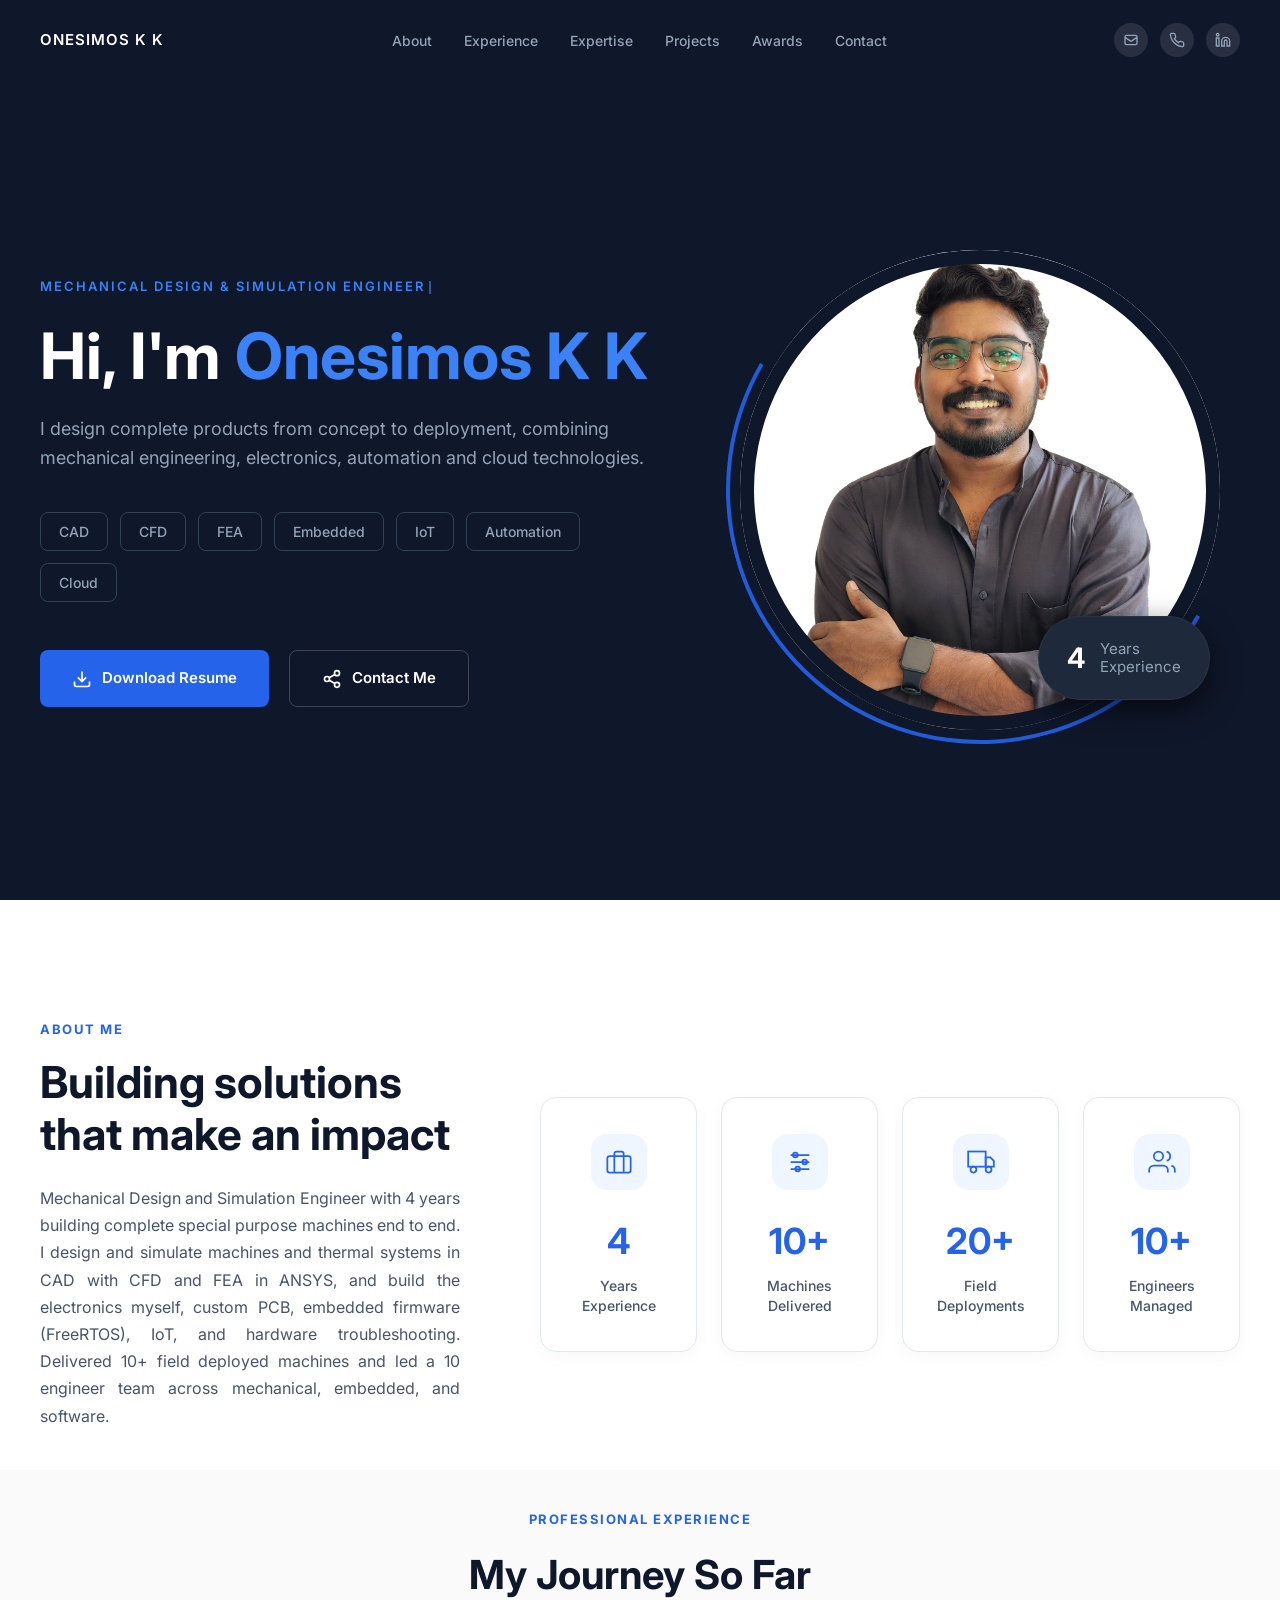
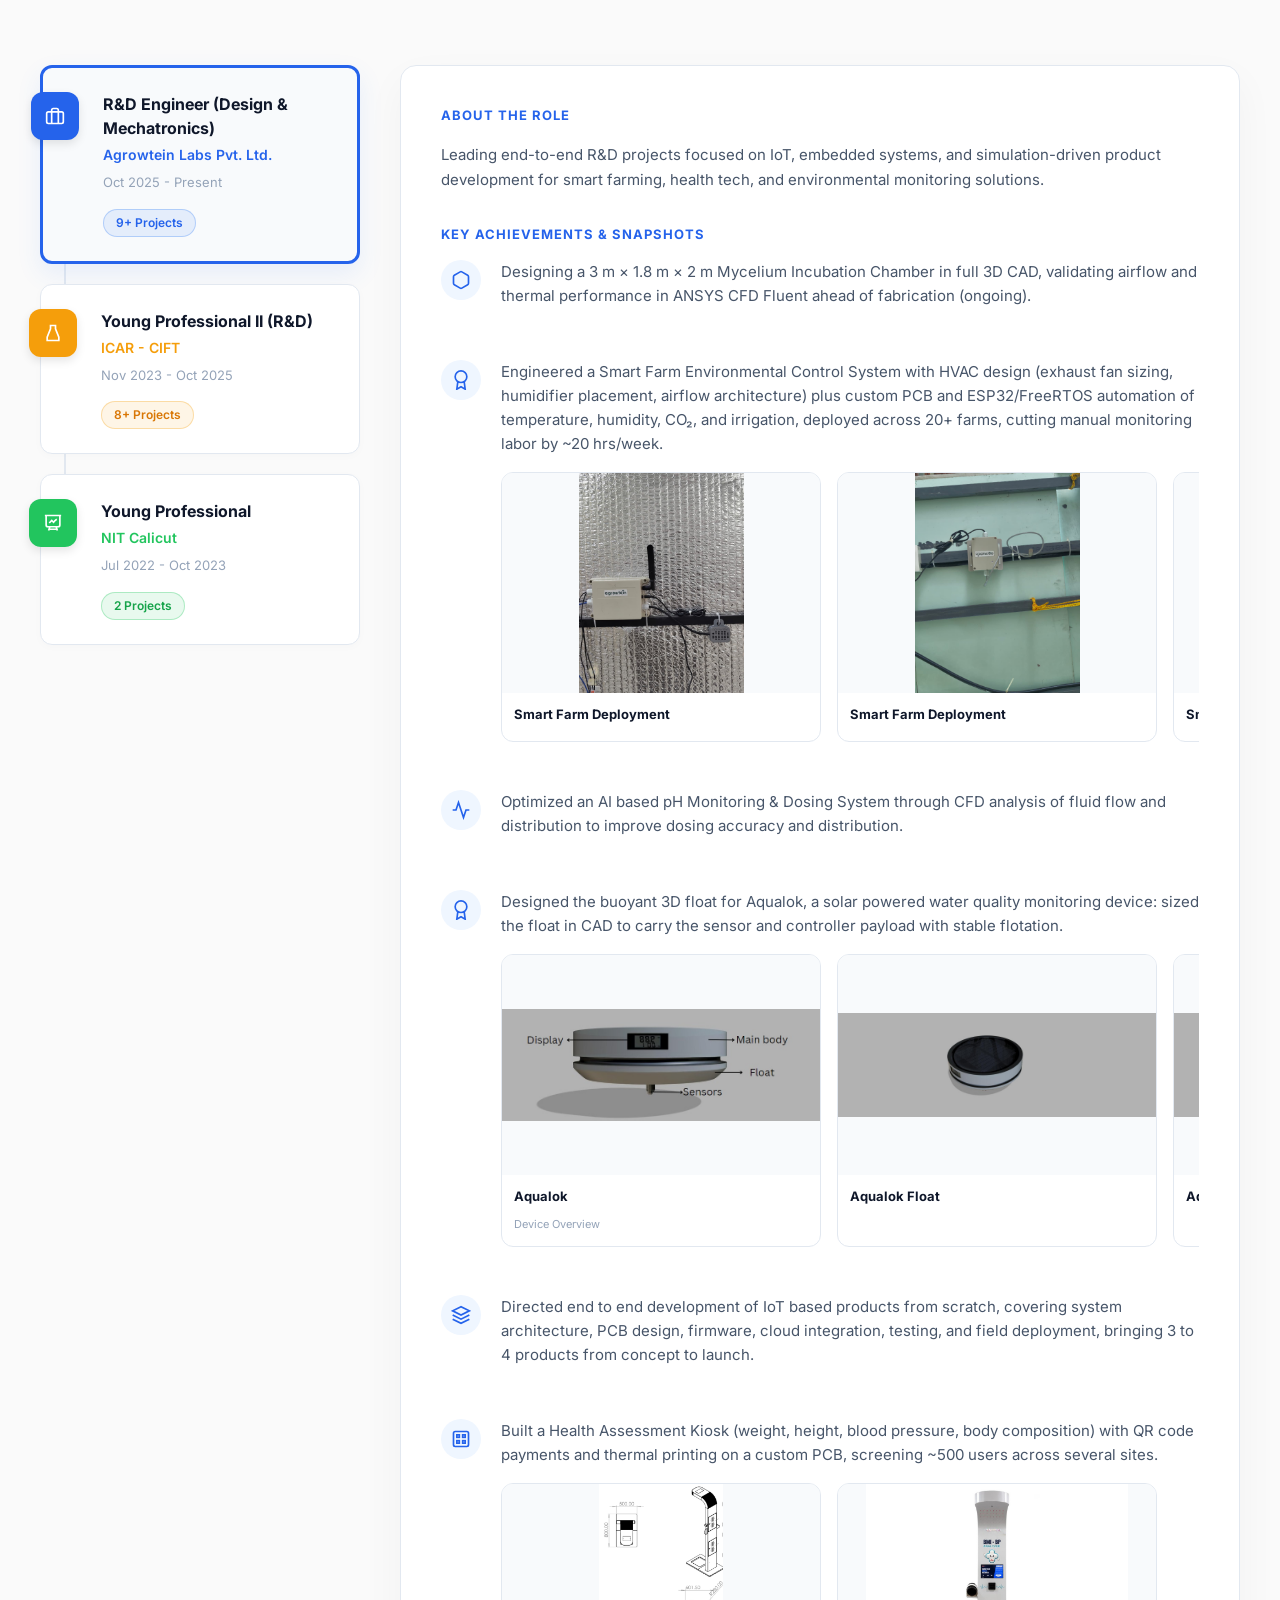
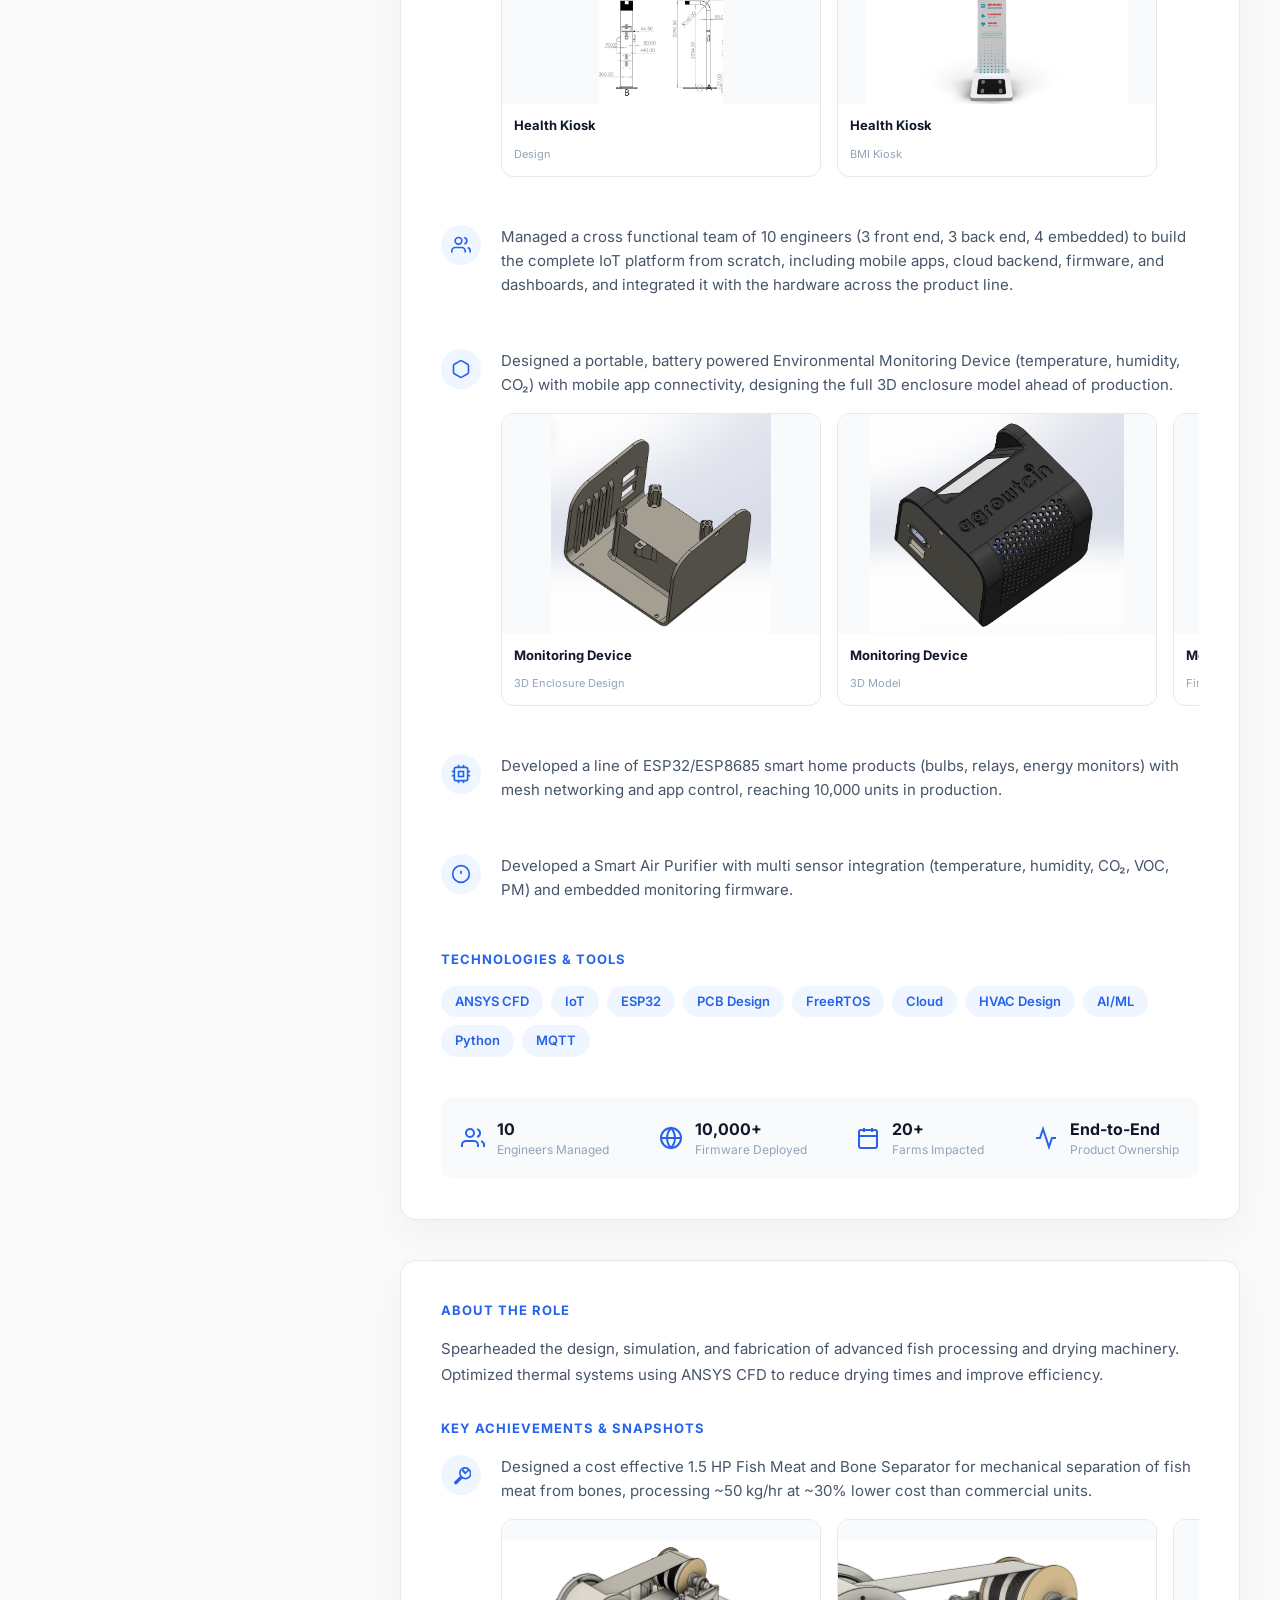
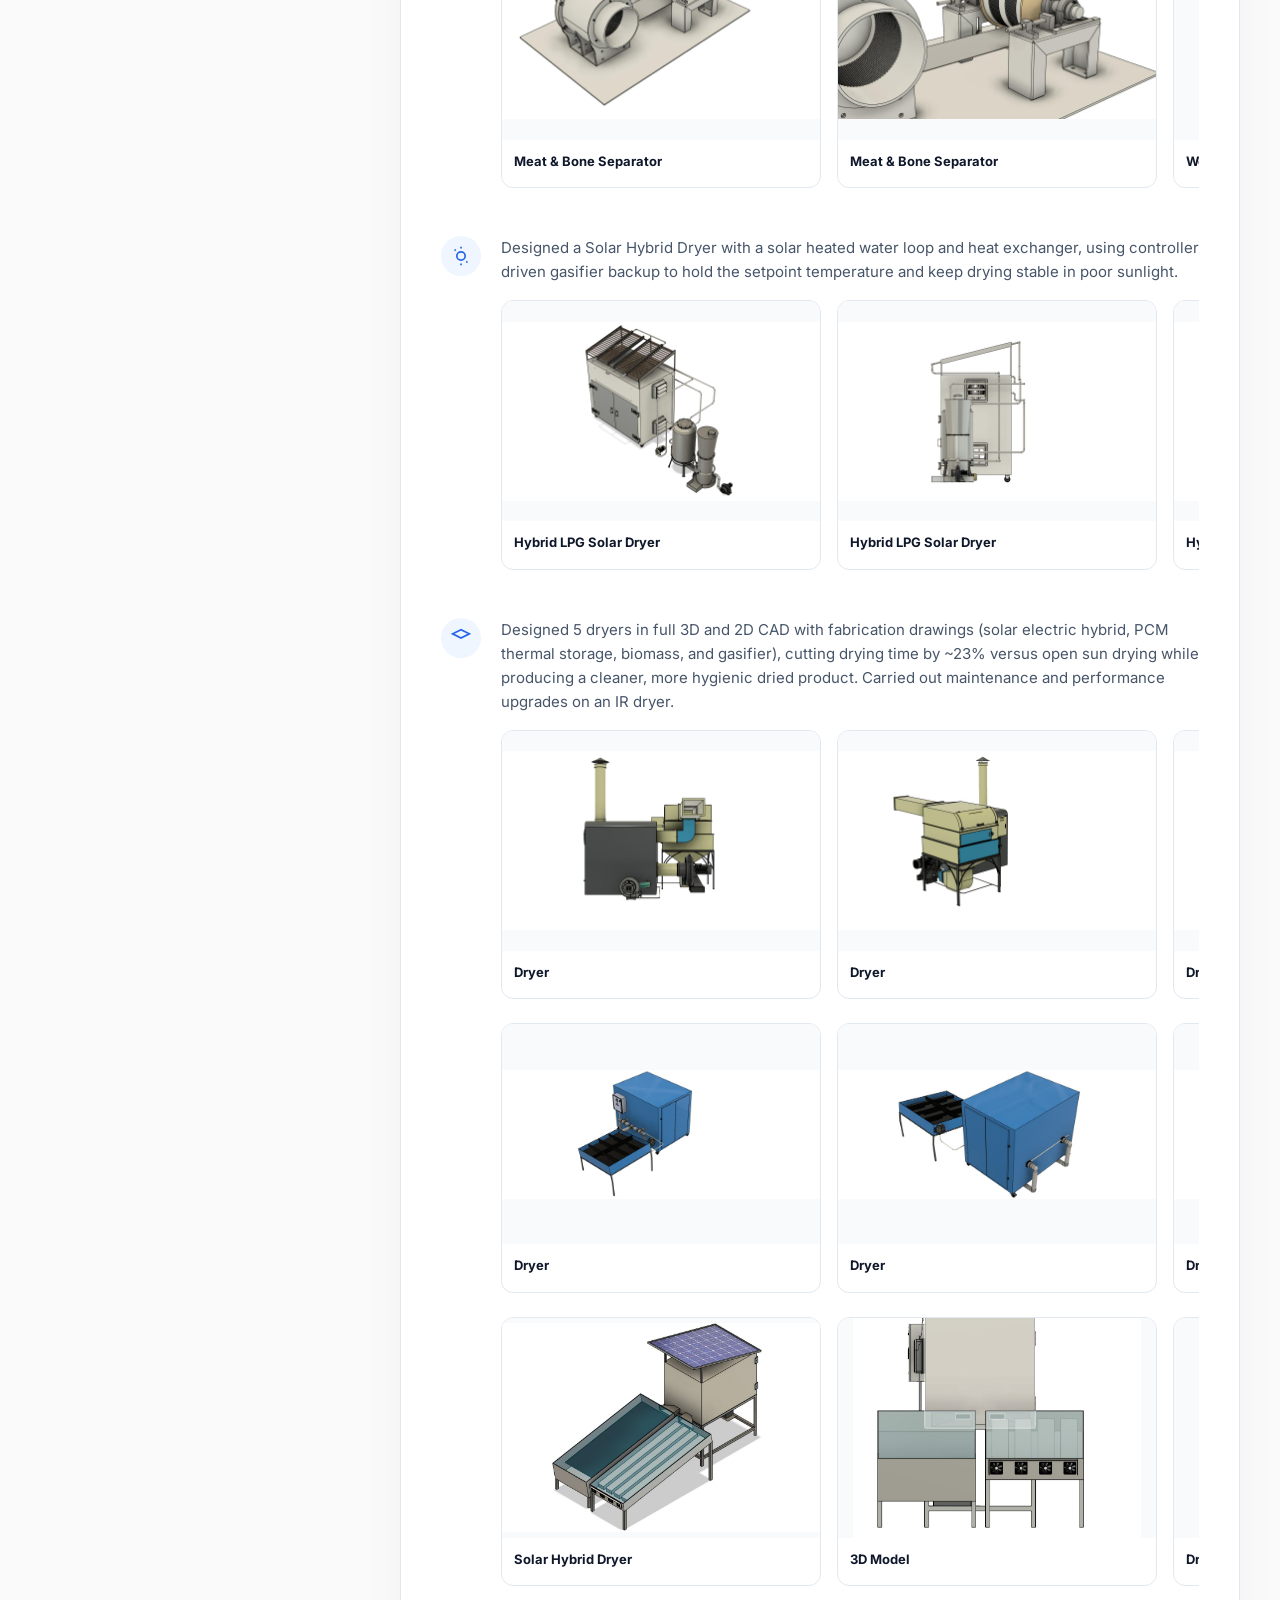
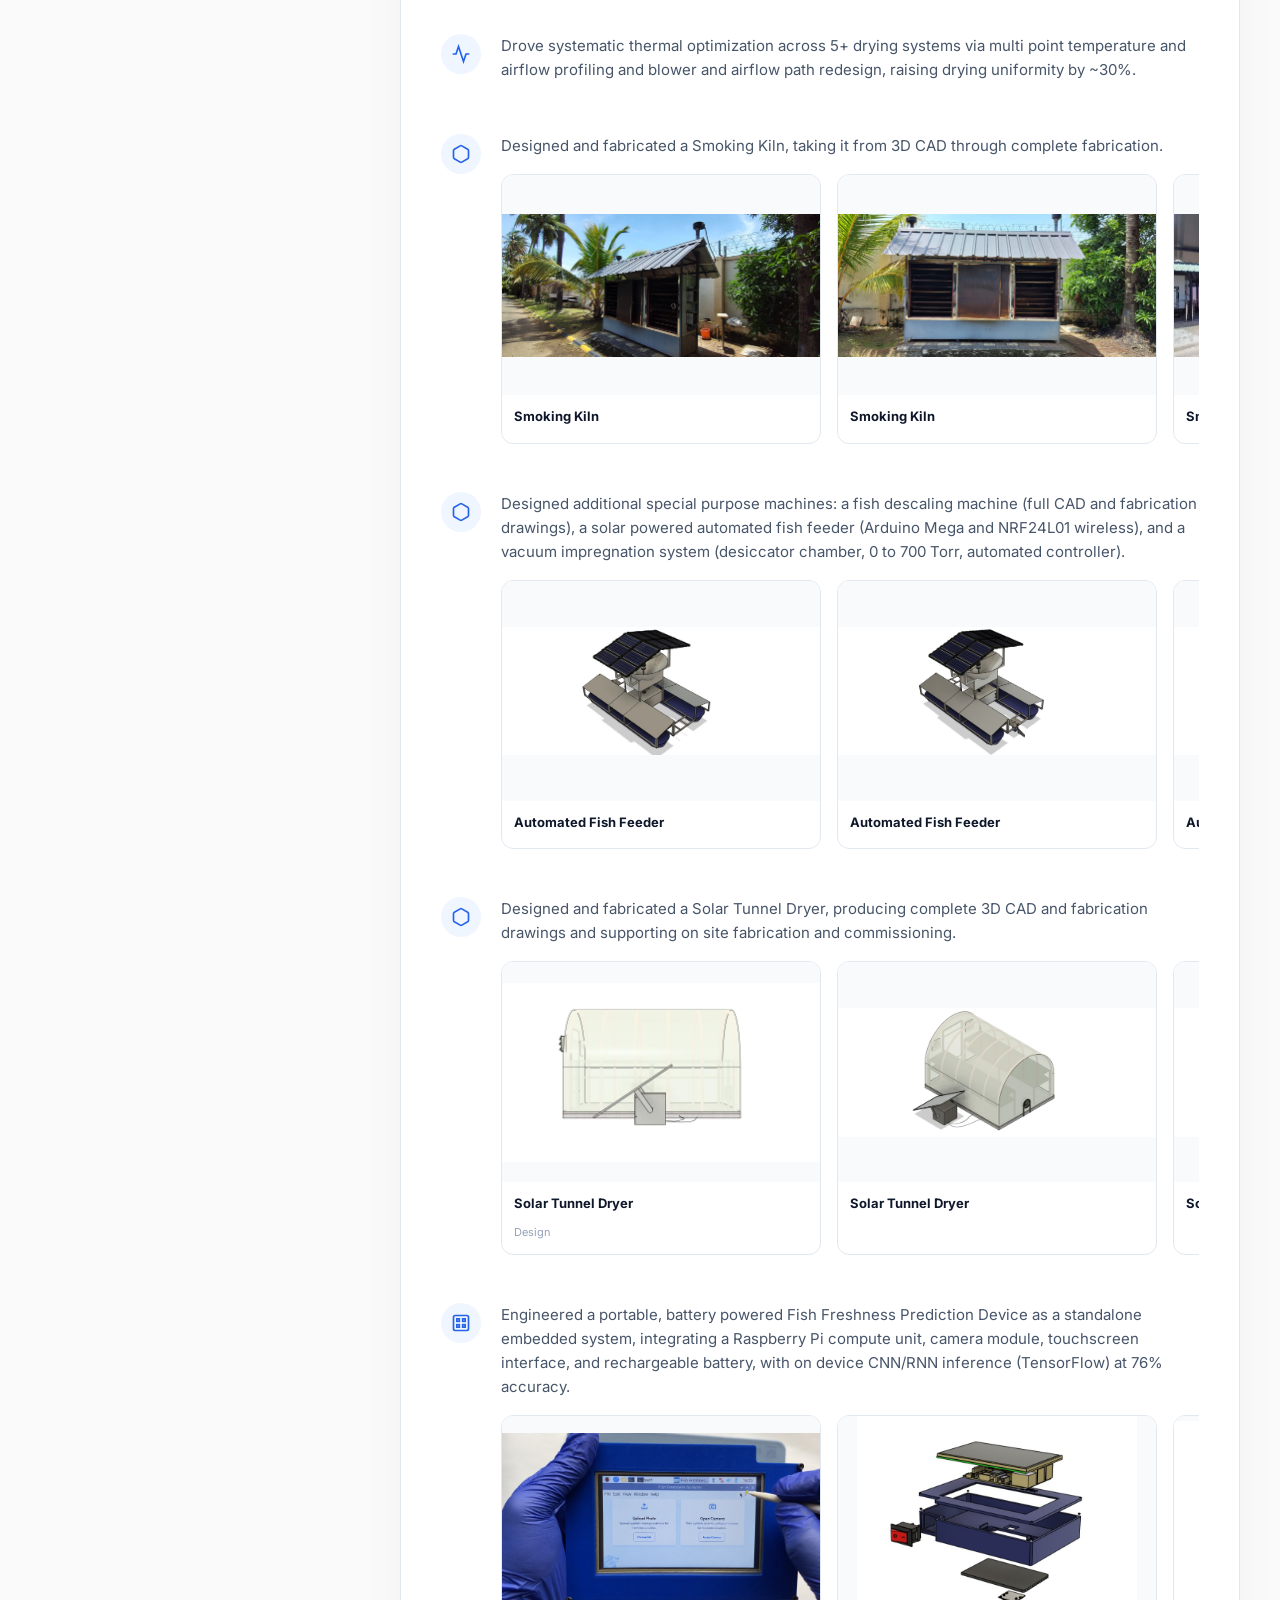
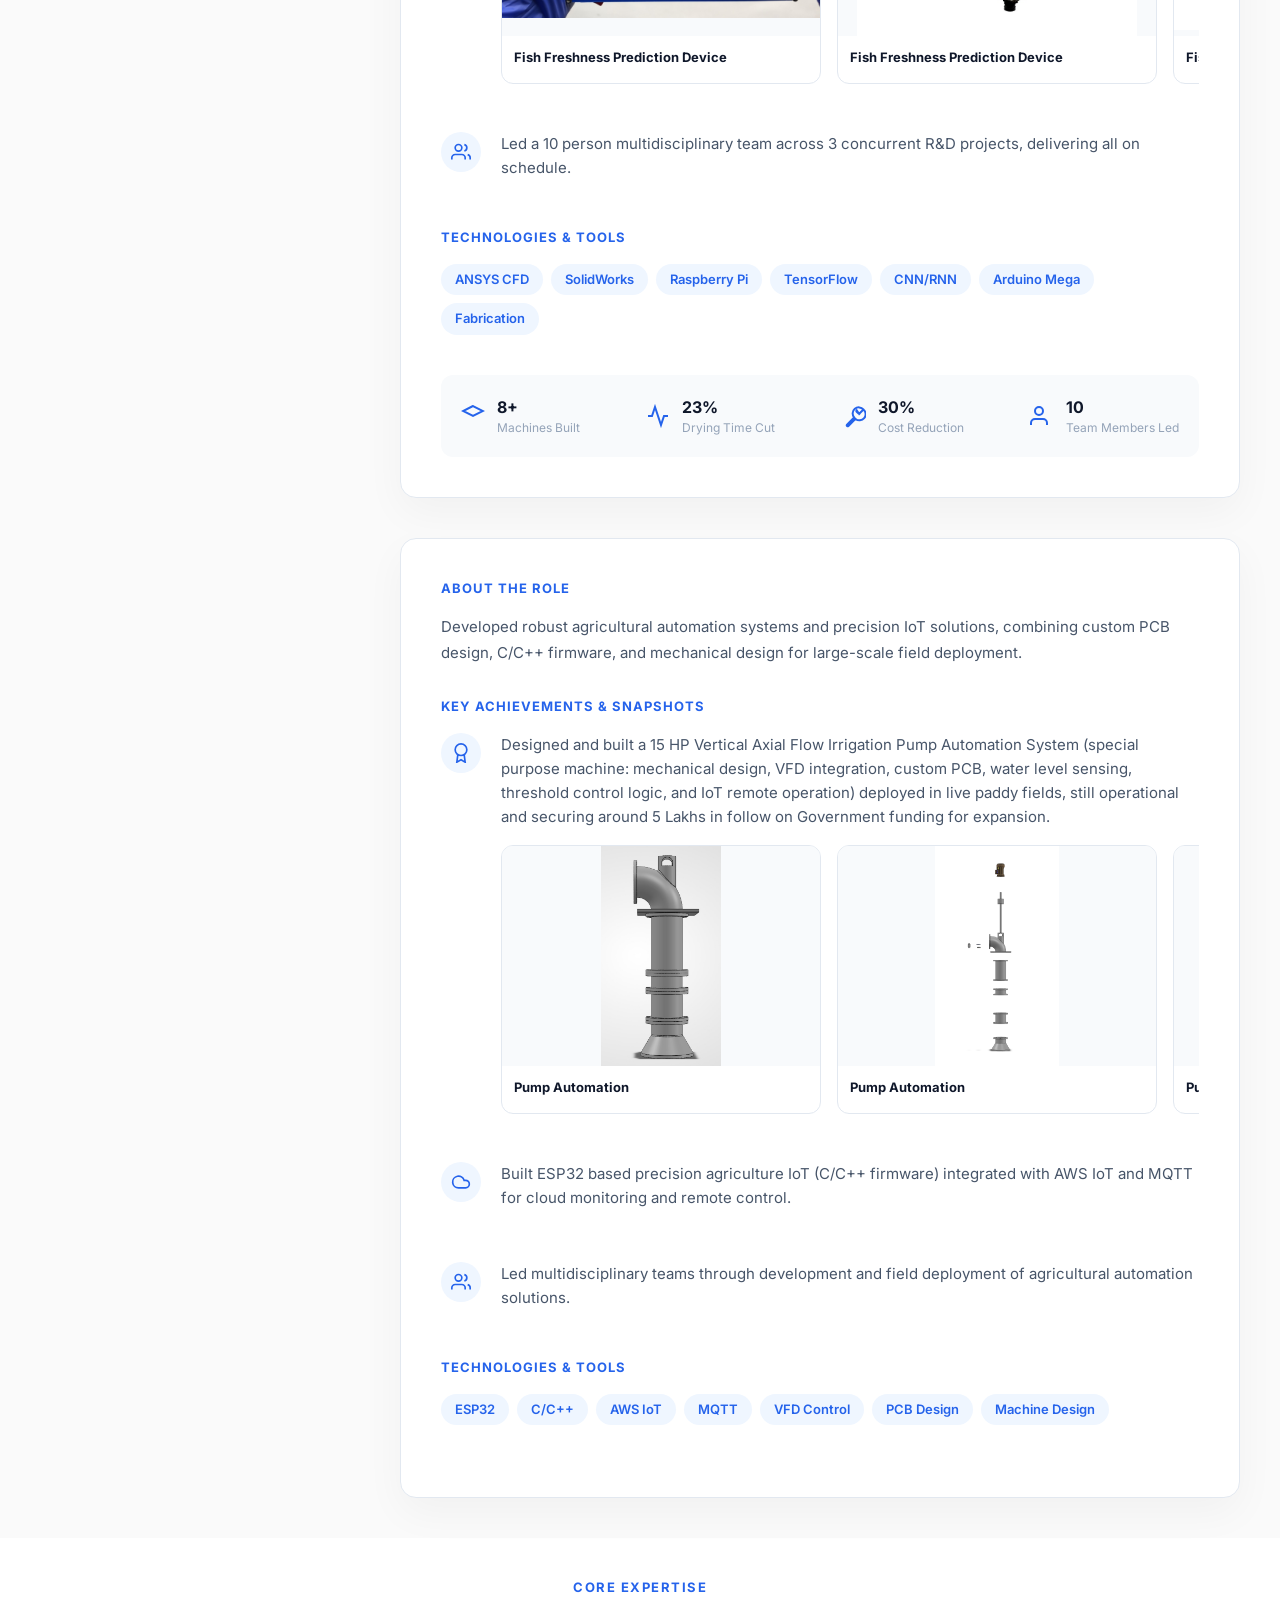
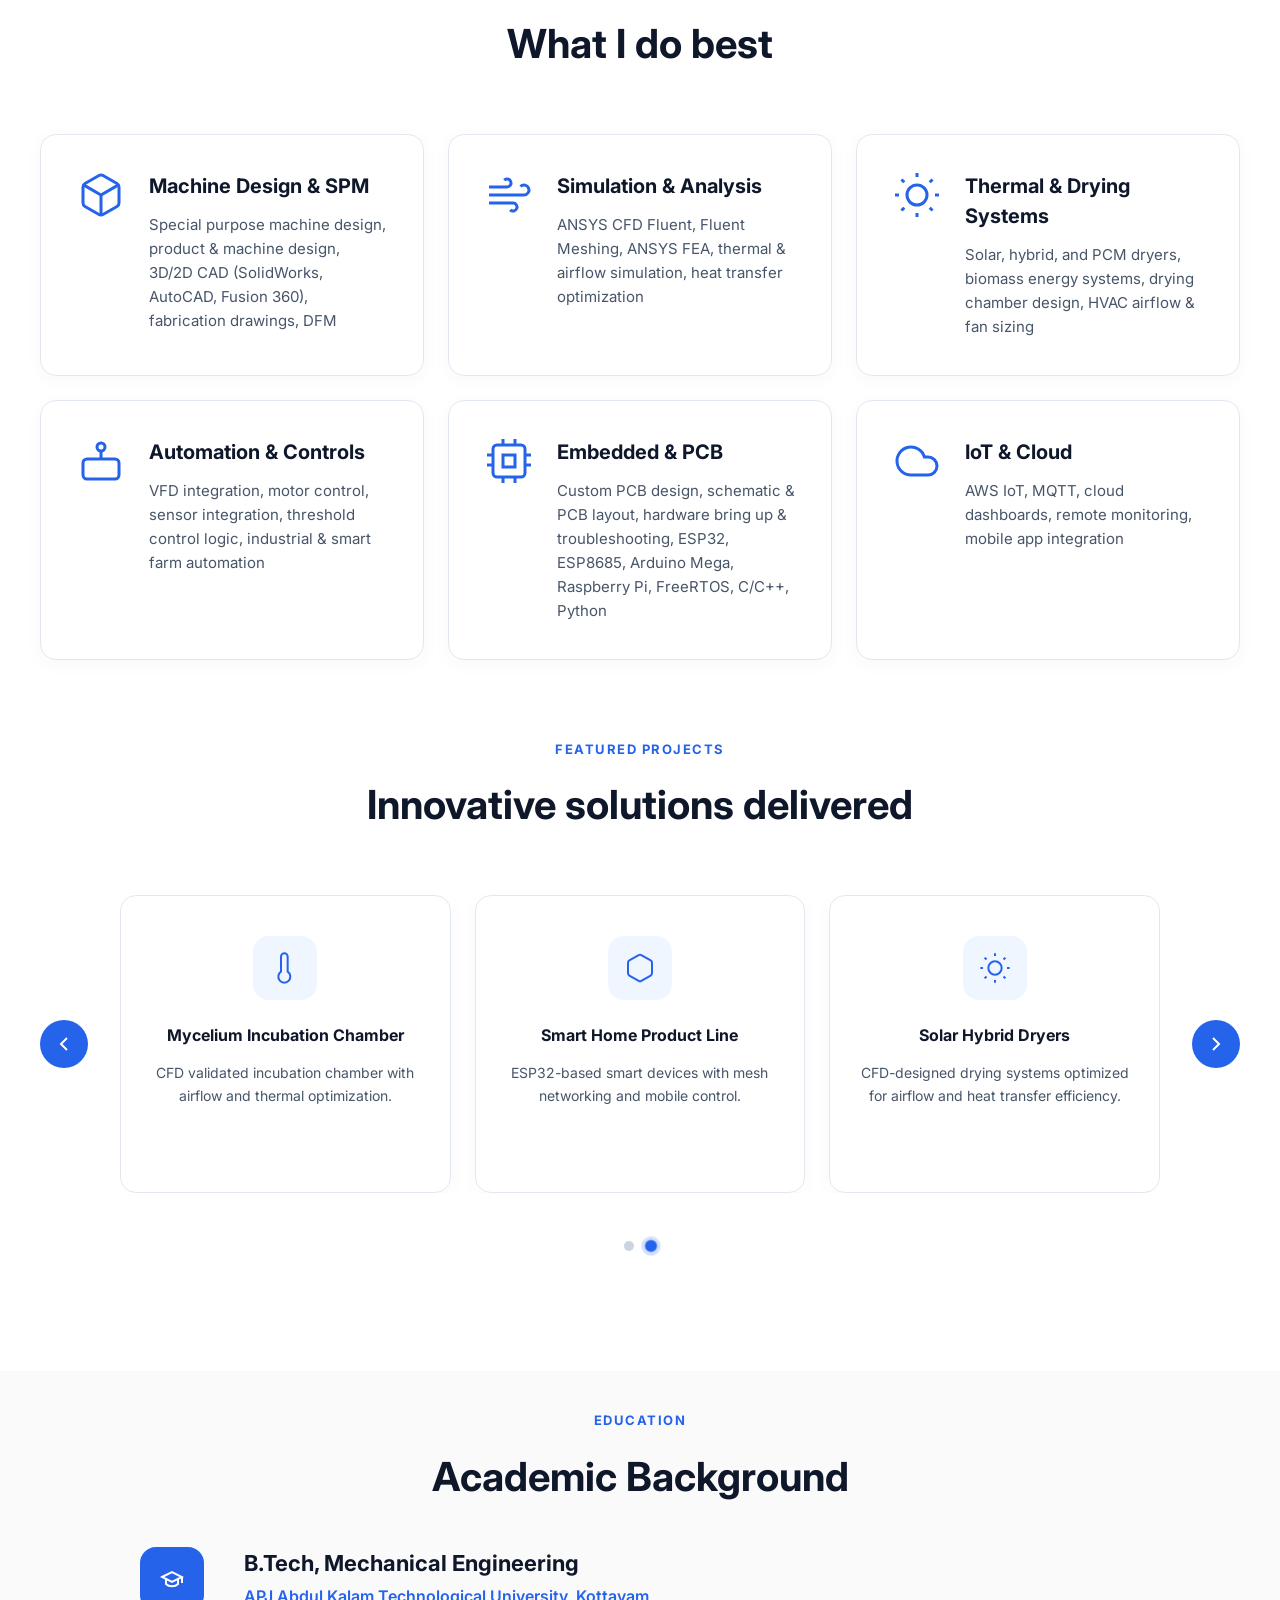
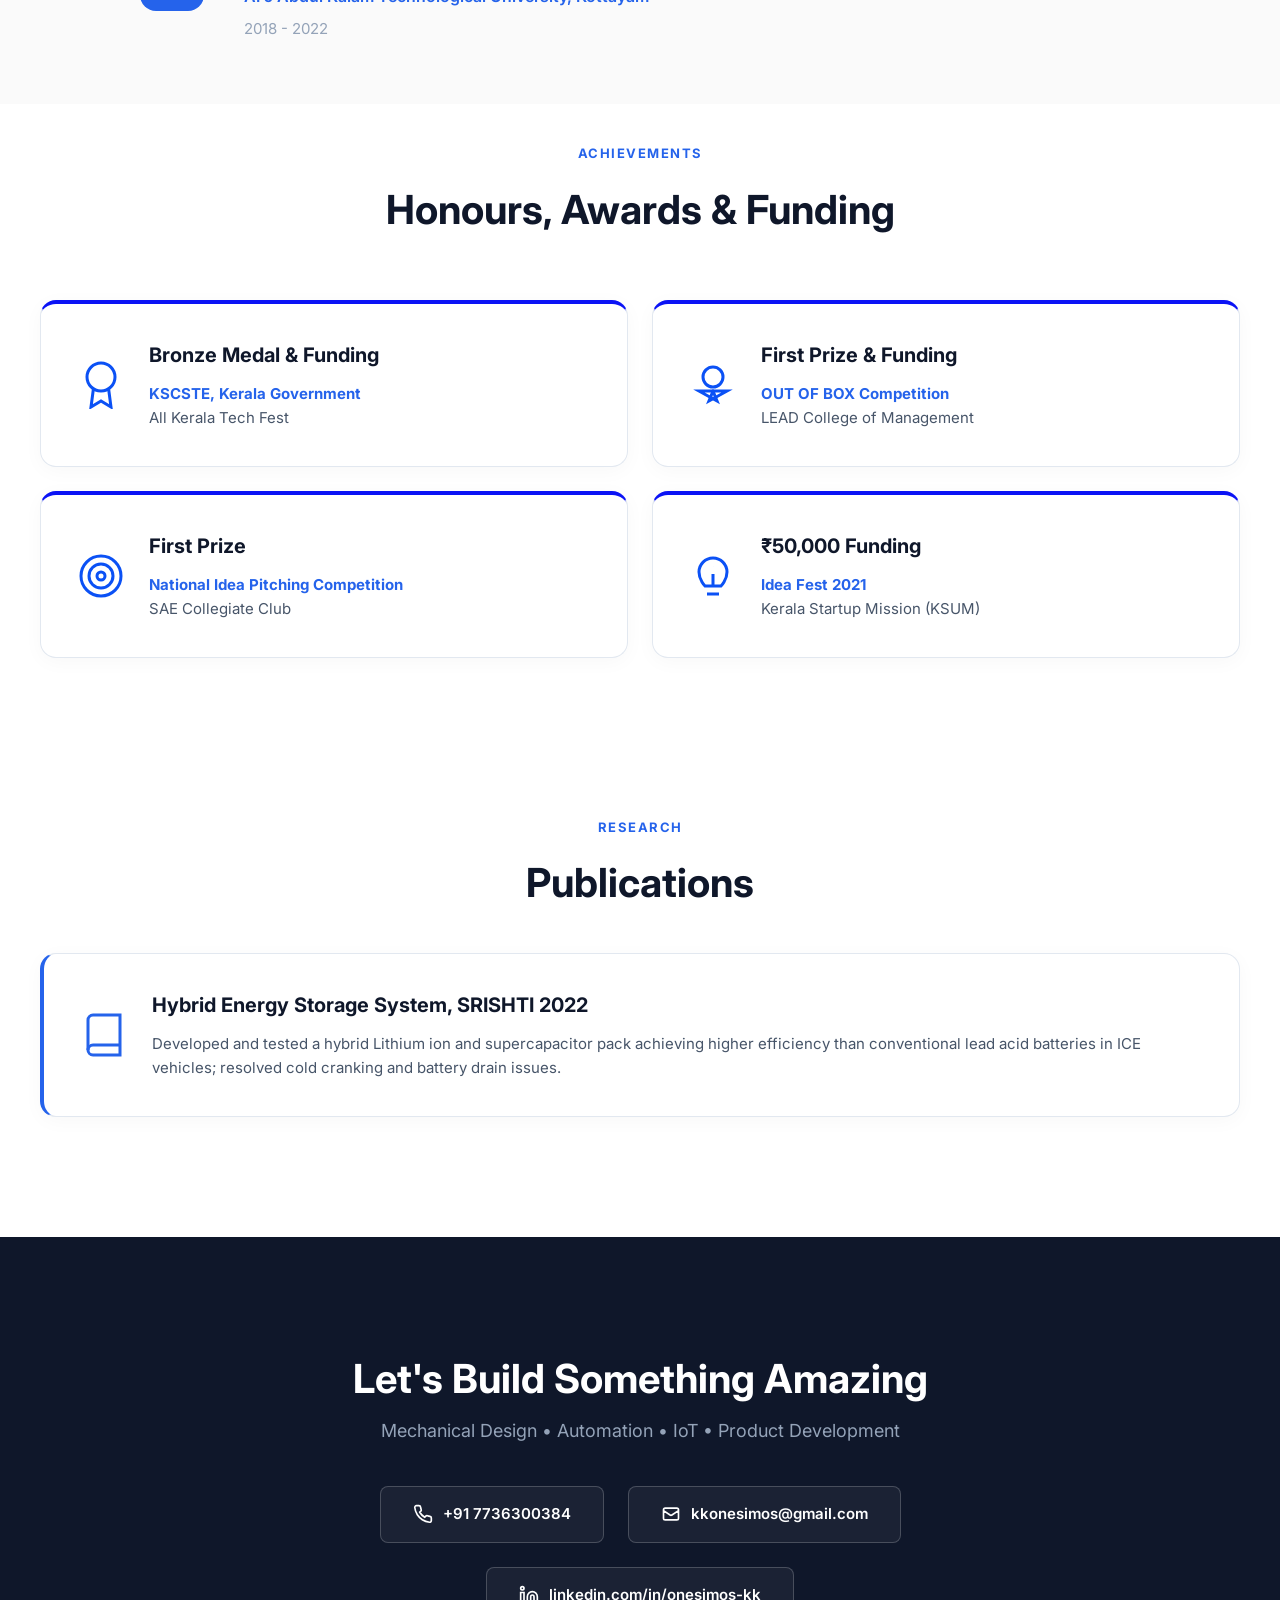
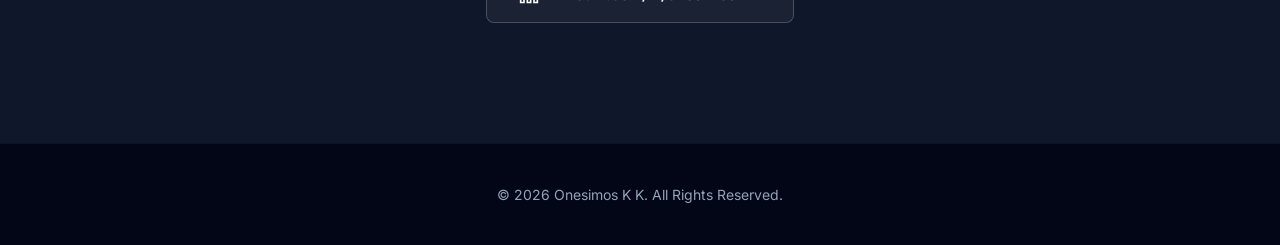
==== commit e0ba0149: "feat: initialize personal portfolio website with project assets and design layout" ====
--- a/Onesi/index.html
+++ b/Onesi/index.html
@@ -17,9 +17,9 @@
             </div>
             <nav>
                 <a href="#about" class="active">About</a>
+                <a href="#experience">Experience</a>
                 <a href="#expertise">Expertise</a>
                 <a href="#projects">Projects</a>
-                <a href="#experience">Experience</a>
                 <a href="#awards">Awards</a>
                 <a href="#contact">Contact</a>
             </nav>
@@ -86,8 +86,8 @@
                 <div class="hero-image">
                     <img src="onesi.jpeg" alt="Onesimos K K">
                     <div class="hero-badge">
-                        <span class="badge-number">4+</span>
-                        <span class="badge-text">Experience</span>
+                        <span class="badge-number">4</span>
+                        <span class="badge-text">Years<br>Experience</span>
                     </div>
                 </div>
             </div>
@@ -99,7 +99,7 @@
             <div class="about-content reveal from-left">
                 <span class="section-subtitle">ABOUT ME</span>
                 <h2 class="section-title">Building solutions that make an impact</h2>
-                <p class="section-desc">Mechanical Design and Simulation Engineer with 4+ years building complete
+                <p class="section-desc">Mechanical Design and Simulation Engineer with 4 years building complete
                     special purpose machines end to end. I design and simulate machines and thermal systems in CAD with
                     CFD and FEA in ANSYS, and build the electronics myself, custom PCB, embedded firmware (FreeRTOS),
                     IoT, and hardware troubleshooting. Delivered 10+ field deployed machines and led a 10 engineer team
@@ -113,7 +113,7 @@
                             <path d="M16 21V5a2 2 0 00-2-2h-4a2 2 0 00-2 2v16" />
                         </svg>
                     </div>
-                    <div class="stat-number">4+</div>
+                    <div class="stat-number">4</div>
                     <div class="stat-label">Years<br>Experience</div>
                 </div>
                 <div class="stat-card">
@@ -149,8 +149,875 @@
                             <path d="M16 3.13a4 4 0 010 7.75" />
                         </svg>
                     </div>
-                    <div class="stat-number">10</div>
+                    <div class="stat-number">10+</div>
                     <div class="stat-label">Engineers<br>Managed</div>
+                </div>
+            </div>
+        </div>
+    </section>
+
+
+    <section class="experience-section" id="experience">
+        <div class="section-container">
+            <div class="section-header center reveal from-up">
+                <span class="section-subtitle">PROFESSIONAL EXPERIENCE</span>
+                <h2 class="section-title">My Journey So Far</h2>
+            </div>
+            <div class="experience-layout reveal from-up">
+                <!-- Left Column: Tabs -->
+                <div class="experience-tabs">
+                    <!-- Tab 1 -->
+                    <div class="exp-tab active" data-target="role-1">
+                        <div class="exp-tab-icon" style="background-color: var(--primary-blue); color: white;">
+                            <svg viewBox="0 0 24 24" fill="none" stroke="currentColor" stroke-width="2" width="20"
+                                height="20">
+                                <rect x="2" y="7" width="20" height="14" rx="2" ry="2" />
+                                <path d="M16 21V5a2 2 0 00-2-2h-4a2 2 0 00-2 2v16" />
+                            </svg>
+                        </div>
+                        <div class="exp-tab-info">
+                            <h3>R&D Engineer (Design & Mechatronics) </h3>
+                            <h4 style="color: var(--primary-blue);">Agrowtein Labs Pvt. Ltd.</h4>
+                            <span class="exp-date">Oct 2025 - Present</span>
+                            <div class="exp-badge"
+                                style="color: var(--primary-blue); border-color: rgba(59,130,246,0.3); background: rgba(59,130,246,0.1);">
+                                9+ Projects</div>
+                        </div>
+                    </div>
+
+                    <!-- Tab 2 -->
+                    <div class="exp-tab" data-target="role-2">
+                        <div class="exp-tab-icon" style="background-color: #f59e0b; color: white;">
+                            <svg viewBox="0 0 24 24" fill="none" stroke="currentColor" stroke-width="2" width="20"
+                                height="20">
+                                <path d="M9 3h6v4l4 10v4H5v-4l4-10z" />
+                            </svg>
+                        </div>
+                        <div class="exp-tab-info">
+                            <h3>Young Professional II (R&D)</h3>
+                            <h4 style="color: #f59e0b;">ICAR - CIFT</h4>
+                            <span class="exp-date">Nov 2023 - Oct 2025</span>
+                            <div class="exp-badge"
+                                style="color: #d97706; border-color: rgba(245,158,11,0.3); background: rgba(245,158,11,0.1);">
+                                8+ Projects</div>
+                        </div>
+                    </div>
+
+                    <!-- Tab 3 -->
+                    <div class="exp-tab" data-target="role-3">
+                        <div class="exp-tab-icon" style="background-color: #22c55e; color: white;">
+                            <svg viewBox="0 0 24 24" fill="none" stroke="currentColor" stroke-width="2" width="20"
+                                height="20">
+                                <path
+                                    d="M3.75 3v11.25A2.25 2.25 0 006 16.5h2.25M3.75 3h-1.5m1.5 0h16.5m0 0h1.5m-1.5 0v11.25A2.25 2.25 0 0118 16.5h-2.25m-7.5 0h7.5m-7.5 0l-1 3m8.5-3l1 3m0 0l.5 1.5m-.5-1.5h-9.5m0 0l-.5 1.5m.75-9l3-3 2.148 2.148A12.061 12.061 0 0116.5 7.605" />
+                            </svg>
+                        </div>
+                        <div class="exp-tab-info">
+                            <h3>Young Professional</h3>
+                            <h4 style="color: #22c55e;">NIT Calicut</h4>
+                            <span class="exp-date">Jul 2022 - Oct 2023</span>
+                            <div class="exp-badge"
+                                style="color: #16a34a; border-color: rgba(34,197,94,0.3); background: rgba(34,197,94,0.1);">
+                                2 Projects</div>
+                        </div>
+                    </div>
+                </div>
+
+                <!-- Right Column: Details Content -->
+                <div class="experience-content-area">
+
+                    <!-- Content 1: Agrowtein -->
+                    <div class="role-details active" id="role-1">
+                        <div class="role-section">
+                            <h4 class="role-heading">About the role</h4>
+                            <p class="role-desc">Leading end-to-end R&D projects focused on IoT, embedded systems, and
+                                simulation-driven product development for smart farming, health tech, and environmental
+                                monitoring solutions.</p>
+                        </div>
+
+                        <div class="role-section">
+                            <h4 class="role-heading">KEY ACHIEVEMENTS & SNAPSHOTS</h4>
+                            <div class="achievements-grid">
+                                <div class="achievement-item">
+                                    <div class="ach-icon"><svg viewBox="0 0 24 24" fill="none" stroke="currentColor"
+                                            stroke-width="2">
+                                            <path
+                                                d="M21 16V8a2 2 0 00-1-1.73l-7-4a2 2 0 00-2 0l-7 4A2 2 0 003 8v8a2 2 0 001 1.73l7 4a2 2 0 002 0l7-4A2 2 0 0021 16z" />
+                                        </svg></div>
+                                    <div class="ach-content">
+                                        <p>Designing a 3 m × 1.8 m × 2 m Mycelium Incubation Chamber in full 3D CAD,
+                                            validating airflow and thermal performance in ANSYS CFD Fluent ahead of
+                                            fabrication (ongoing).</p>
+                                    </div>
+                                </div>
+                                <div class="achievement-item">
+                                    <div class="ach-icon"><svg viewBox="0 0 24 24" fill="none" stroke="currentColor"
+                                            stroke-width="2">
+                                            <circle cx="12" cy="8" r="7"></circle>
+                                            <polyline points="8.21 13.89 7 23 12 20 17 23 15.79 13.88"></polyline>
+                                        </svg></div>
+                                    <div class="ach-content">
+                                        <p>Engineered a Smart Farm Environmental Control System with HVAC design
+                                            (exhaust fan sizing, humidifier placement, airflow architecture) plus custom
+                                            PCB and ESP32/FreeRTOS automation of temperature, humidity, CO₂, and
+                                            irrigation, deployed across 20+ farms, cutting manual monitoring labor by
+                                            ~20 hrs/week.</p>
+                                        <div class="snapshots-row">
+                                            <div class="snapshot-card"><img src="ag2.jpeg" alt="Smart Farm Control">
+                                                <div class="snap-info">
+                                                    <h5>Smart Farm Deployment</h5><span></span>
+                                                </div>
+                                            </div>
+                                            <div class="snapshot-card"><img src="ag3.jpeg" alt="IoT Control Panel">
+                                                <div class="snap-info">
+                                                    <h5>Smart Farm Deployment</h5><span></span>
+                                                </div>
+                                            </div>
+                                            <div class="snapshot-card"><img src="ag4.jpeg" alt="Smart Farm Dashboard">
+                                                <div class="snap-info">
+                                                    <h5>Smart Farm Deployment</h5><span></span>
+                                                </div>
+                                            </div>
+                                            <div class="snapshot-card"><img src="ag1.png" alt="Smart Farm Dashboard">
+                                                <div class="snap-info">
+                                                    <h5>PCB Board</h5><span></span>
+                                                </div>
+                                            </div>
+
+                                        </div>
+                                    </div>
+                                </div>
+                                <div class="achievement-item">
+                                    <div class="ach-icon"><svg viewBox="0 0 24 24" fill="none" stroke="currentColor"
+                                            stroke-width="2">
+                                            <polyline points="22 12 18 12 15 21 9 3 6 12 2 12" />
+                                        </svg></div>
+                                    <div class="ach-content">
+                                        <p>Optimized an AI based pH Monitoring & Dosing System through CFD analysis of
+                                            fluid flow and distribution to improve dosing accuracy and distribution.</p>
+
+                                    </div>
+                                </div>
+
+                                <div class="achievement-item">
+                                    <div class="ach-icon"><svg viewBox="0 0 24 24" fill="none" stroke="currentColor"
+                                            stroke-width="2">
+                                            <circle cx="12" cy="8" r="7"></circle>
+                                            <polyline points="8.21 13.89 7 23 12 20 17 23 15.79 13.88"></polyline>
+                                        </svg></div>
+                                    <div class="ach-content">
+                                        <p>Designed the buoyant 3D float for Aqualok, a solar powered water quality
+                                            monitoring device: sized the float in CAD to carry the sensor and controller
+                                            payload with stable flotation.</p>
+                                        <div class="snapshots-row">
+                                            <div class="snapshot-card"><img src="aq1.jpeg" alt="Aqualok Device">
+                                                <div class="snap-info">
+                                                    <h5>Aqualok</h5><span>Device Overview</span>
+                                                </div>
+                                            </div>
+                                            <div class="snapshot-card"><img src="aq2.jpeg" alt="Aqualok 3D Float">
+                                                <div class="snap-info">
+                                                    <h5>Aqualok Float</h5><span></span>
+                                                </div>
+                                            </div>
+                                            <div class="snapshot-card"><img src="aq3.jpeg" alt="Aqualok Payload">
+                                                <div class="snap-info">
+                                                    <h5>Aqualok Float</h5><span></span>
+                                                </div>
+                                            </div>
+                                            <div class="snapshot-card"><img src="aq4.jpeg" alt="Aqualok Flotation">
+                                                <div class="snap-info">
+                                                    <h5>Aqualok Float</h5><span></span>
+                                                </div>
+                                            </div>
+                                            <div class="snapshot-card"><img src="aq6.jpeg" alt="Aqualok Solar Power">
+                                                <div class="snap-info">
+                                                    <h5>Aqualok Float</h5><span></span>
+                                                </div>
+                                            </div>
+                                            <div class="snapshot-card"><img src="aq7.jpeg" alt="Aqualok Solar Power">
+                                                <div class="snap-info">
+                                                    <h5>Aqualok Float</h5><span></span>
+                                                </div>
+                                            </div>
+                                        </div>
+                                    </div>
+                                </div>
+                                <div class="achievement-item">
+                                    <div class="ach-icon"><svg viewBox="0 0 24 24" fill="none" stroke="currentColor"
+                                            stroke-width="2">
+                                            <path d="M12 2L2 7l10 5 10-5-10-5z" />
+                                            <path d="M2 17l10 5 10-5" />
+                                            <path d="M2 12l10 5 10-5" />
+                                        </svg>
+                                    </div>
+                                    <div class="ach-content">
+                                        <p>Directed end to end development of IoT based products from scratch, covering
+                                            system architecture, PCB design, firmware, cloud integration, testing, and
+                                            field deployment, bringing 3 to 4 products from concept to launch.</p>
+                                    </div>
+                                </div>
+                                <div class="achievement-item">
+                                    <div class="ach-icon"><svg viewBox="0 0 24 24" fill="none" stroke="currentColor"
+                                            stroke-width="2">
+                                            <rect x="3" y="3" width="18" height="18" rx="2" ry="2" />
+                                            <rect x="7" y="7" width="3" height="3" />
+                                            <rect x="14" y="7" width="3" height="3" />
+                                            <rect x="7" y="14" width="3" height="3" />
+                                            <rect x="14" y="14" width="3" height="3" />
+                                        </svg></div>
+                                    <div class="ach-content">
+                                        <p>Built a Health Assessment Kiosk (weight, height, blood pressure, body
+                                            composition) with QR code payments and thermal printing on a custom PCB,
+                                            screening ~500 users across several sites.</p>
+                                        <div class="snapshots-row">
+                                            <div class="snapshot-card"><img src="bmi1.jpeg" alt="Health Kiosk">
+                                                <div class="snap-info">
+                                                    <h5>Health Kiosk</h5><span>Design</span>
+                                                </div>
+                                            </div>
+                                            <div class="snapshot-card"><img src="bmi.png" alt="Health Kiosk Interface">
+                                                <div class="snap-info">
+                                                    <h5>Health Kiosk</h5><span>BMI Kiosk</span>
+                                                </div>
+                                            </div>
+                                        </div>
+                                    </div>
+                                </div>
+                                <div class="achievement-item">
+                                    <div class="ach-icon"><svg viewBox="0 0 24 24" fill="none" stroke="currentColor"
+                                            stroke-width="2">
+                                            <path d="M17 21v-2a4 4 0 00-4-4H5a4 4 0 00-4 4v2" />
+                                            <circle cx="9" cy="7" r="4" />
+                                            <path d="M23 21v-2a4 4 0 00-3-3.87" />
+                                            <path d="M16 3.13a4 4 0 010 7.75" />
+                                        </svg></div>
+                                    <div class="ach-content">
+                                        <p>Managed a cross functional team of 10 engineers (3 front end, 3 back end, 4
+                                            embedded) to build the complete IoT platform from scratch, including mobile
+                                            apps, cloud backend, firmware, and dashboards, and integrated it with the
+                                            hardware across the product line.</p>
+                                    </div>
+                                </div>
+                                <div class="achievement-item">
+                                    <div class="ach-icon"><svg viewBox="0 0 24 24" fill="none" stroke="currentColor"
+                                            stroke-width="2">
+                                            <path
+                                                d="M21 16V8a2 2 0 00-1-1.73l-7-4a2 2 0 00-2 0l-7 4A2 2 0 003 8v8a2 2 0 001 1.73l7 4a2 2 0 002 0l7-4A2 2 0 0021 16z" />
+                                        </svg></div>
+                                    <div class="ach-content">
+                                        <p>Designed a portable, battery powered Environmental Monitoring Device
+                                            (temperature, humidity, CO₂) with mobile app connectivity, designing the
+                                            full 3D enclosure model ahead of production.</p>
+                                        <div class="snapshots-row">
+                                            <div class="snapshot-card"><img src="port1.jpeg" alt="Monitoring Device">
+                                                <div class="snap-info">
+                                                    <h5>Monitoring Device</h5><span>3D Enclosure Design</span>
+                                                </div>
+                                            </div>
+                                            <div class="snapshot-card"><img src="port2.jpeg"
+                                                    alt="Monitoring Device PCB">
+                                                <div class="snap-info">
+                                                    <h5>Monitoring Device</h5><span>3D Model</span>
+                                                </div>
+                                            </div>
+                                            <div class="snapshot-card"><img src="port3.jpeg"
+                                                    alt="Monitoring Device Build">
+                                                <div class="snap-info">
+                                                    <h5>Monitoring Device</h5><span>Final Prototype</span>
+                                                </div>
+                                            </div>
+                                            <div class="snapshot-card"><img src="port4.jpeg"
+                                                    alt="Monitoring Device Prototype">
+                                                <div class="snap-info">
+                                                    <h5>Monitoring Device</h5><span>Final Prototype</span>
+                                                </div>
+                                            </div>
+                                        </div>
+                                    </div>
+                                </div>
+                                <div class="achievement-item">
+                                    <div class="ach-icon"><svg viewBox="0 0 24 24" fill="none" stroke="currentColor"
+                                            stroke-width="2">
+                                            <rect x="4" y="4" width="16" height="16" rx="2" ry="2" />
+                                            <rect x="9" y="9" width="6" height="6" />
+                                            <line x1="9" y1="1" x2="9" y2="4" />
+                                            <line x1="15" y1="1" x2="15" y2="4" />
+                                            <line x1="9" y1="20" x2="9" y2="23" />
+                                            <line x1="15" y1="20" x2="15" y2="23" />
+                                            <line x1="20" y1="9" x2="23" y2="9" />
+                                            <line x1="20" y1="14" x2="23" y2="14" />
+                                            <line x1="1" y1="9" x2="4" y2="9" />
+                                            <line x1="1" y1="14" x2="4" y2="14" />
+                                        </svg></div>
+                                    <div class="ach-content">
+                                        <p>Developed a line of ESP32/ESP8685 smart home products (bulbs, relays, energy
+                                            monitors) with mesh networking and app control, reaching 10,000 units in
+                                            production.</p>
+                                    </div>
+                                </div>
+
+                                <div class="achievement-item">
+                                    <div class="ach-icon"><svg viewBox="0 0 24 24" fill="none" stroke="currentColor"
+                                            stroke-width="2">
+                                            <circle cx="12" cy="12" r="10" />
+                                            <path d="M12 8v4" />
+                                            <path d="M12 16h.01" />
+                                        </svg></div>
+                                    <div class="ach-content">
+                                        <p>Developed a Smart Air Purifier with multi sensor integration (temperature,
+                                            humidity, CO₂, VOC, PM) and embedded monitoring firmware.</p>
+                                    </div>
+                                </div>
+                            </div>
+                        </div>
+
+                        <div class="role-section">
+                            <h4 class="role-heading">TECHNOLOGIES & TOOLS</h4>
+                            <div class="tech-tags-row">
+                                <span>ANSYS CFD</span>
+                                <span>IoT</span>
+                                <span>ESP32</span>
+                                <span>PCB Design</span>
+                                <span>FreeRTOS</span>
+                                <span>Cloud</span>
+                                <span>HVAC Design</span>
+                                <span>AI/ML</span>
+                                <span>Python</span>
+                                <span>MQTT</span>
+                            </div>
+                        </div>
+
+                        <div class="role-stats-bar">
+                            <div class="stat-mini">
+                                <svg viewBox="0 0 24 24" fill="none" stroke="currentColor" stroke-width="2">
+                                    <path d="M17 21v-2a4 4 0 00-4-4H5a4 4 0 00-4 4v2" />
+                                    <circle cx="9" cy="7" r="4" />
+                                    <path d="M23 21v-2a4 4 0 00-3-3.87" />
+                                    <path d="M16 3.13a4 4 0 010 7.75" />
+                                </svg>
+                                <div><strong>10</strong><span>Engineers Managed</span></div>
+                            </div>
+                            <div class="stat-mini">
+                                <svg viewBox="0 0 24 24" fill="none" stroke="currentColor" stroke-width="2">
+                                    <circle cx="12" cy="12" r="10" />
+                                    <path
+                                        d="M12 2a15.3 15.3 0 014 10 15.3 15.3 0 01-4 10 15.3 15.3 0 01-4-10 15.3 15.3 0 014-10z" />
+                                    <path d="M2 12h20" />
+                                </svg>
+                                <div><strong>10,000+</strong><span>Firmware Deployed</span></div>
+                            </div>
+                            <div class="stat-mini">
+                                <svg viewBox="0 0 24 24" fill="none" stroke="currentColor" stroke-width="2">
+                                    <rect x="3" y="4" width="18" height="18" rx="2" ry="2" />
+                                    <line x1="16" y1="2" x2="16" y2="6" />
+                                    <line x1="8" y1="2" x2="8" y2="6" />
+                                    <line x1="3" y1="10" x2="21" y2="10" />
+                                </svg>
+                                <div><strong>20+</strong><span>Farms Impacted</span></div>
+                            </div>
+                            <div class="stat-mini">
+                                <svg viewBox="0 0 24 24" fill="none" stroke="currentColor" stroke-width="2">
+                                    <path d="M22 12h-4l-3 9L9 3l-3 9H2" />
+                                </svg>
+                                <div><strong>End-to-End</strong><span>Product Ownership</span></div>
+                            </div>
+                        </div>
+                    </div>
+
+                    <!-- Content 2: ICAR-CIFT -->
+                    <div class="role-details" id="role-2">
+                        <div class="role-section">
+                            <h4 class="role-heading">About the role</h4>
+                            <p class="role-desc">Spearheaded the design, simulation, and fabrication of advanced fish
+                                processing and drying machinery. Optimized thermal systems using ANSYS CFD to reduce
+                                drying times and improve efficiency.</p>
+                        </div>
+
+                        <div class="role-section">
+                            <h4 class="role-heading">KEY ACHIEVEMENTS & SNAPSHOTS</h4>
+                            <div class="achievements-grid">
+                                <div class="achievement-item">
+                                    <div class="ach-icon"><svg viewBox="0 0 24 24" fill="none" stroke="currentColor"
+                                            stroke-width="2">
+                                            <path
+                                                d="M14.7 6.3a1 1 0 0 0 0 1.4l1.6 1.6a1 1 0 0 0 1.4 0l3.77-3.77a6 6 0 0 1-7.94 9.36l-7.1 7.1a1 1 0 0 1-1.41-1.41l7.1-7.1a6 6 0 0 1 9.36-7.94l-3.77 3.77a1 1 0 0 0 0 1.41z" />
+                                        </svg></div>
+                                    <div class="ach-content">
+                                        <p>Designed a cost effective 1.5 HP Fish Meat and Bone Separator for mechanical
+                                            separation of fish meat from bones, processing ~50 kg/hr at ~30% lower cost
+                                            than commercial units.</p>
+                                        <div class="snapshots-row">
+                                            <div class="snapshot-card"><img src="FBS2.jpeg" alt="Meat Separator CAD">
+                                                <div class="snap-info">
+                                                    <h5>Meat & Bone Separator</h5><span></span>
+                                                </div>
+                                            </div>
+                                            <div class="snapshot-card"><img src="FBS1.jpeg" alt="Meat Separator">
+                                                <div class="snap-info">
+                                                    <h5>Meat & Bone Separator</h5><span></span>
+                                                </div>
+                                            </div>
+                                            <div class="snapshot-card"><video src="FBS3.mp4" autoplay muted loop
+                                                    playsinline></video>
+                                                <div class="snap-info">
+                                                    <h5>Working Prototype</h5><span></span>
+                                                </div>
+                                            </div>
+                                            <div class="snapshot-card"><img src="FBS4.jpeg" alt="Meat Separator Output">
+                                                <div class="snap-info">
+                                                    <h5>Meat & Bone Separator</h5><span></span>
+                                                </div>
+                                            </div>
+                                        </div>
+                                    </div>
+                                </div>
+                                <div class="achievement-item">
+                                    <div class="ach-icon"><svg viewBox="0 0 24 24" fill="none" stroke="currentColor"
+                                            stroke-width="2">
+                                            <circle cx="12" cy="12" r="5" />
+                                            <line x1="12" y1="1" x2="12" y2="3" />
+                                            <line x1="12" y1="21" x2="12" y2="23" />
+                                            <line x1="4.22" y1="4.22" x2="5.64" y2="5.64" />
+                                            <line x1="18.36" y1="18.36" x2="19.78" y2="19.78" />
+                                        </svg></div>
+                                    <div class="ach-content">
+                                        <p>Designed a Solar Hybrid Dryer with a solar heated water loop and heat
+                                            exchanger, using controller driven gasifier backup to hold the setpoint
+                                            temperature and keep drying stable in poor sunlight.</p>
+                                        <div class="snapshots-row">
+                                            <div class="snapshot-card"><img src="dry3 (2).jpeg"
+                                                    alt="Meat Separator CAD">
+                                                <div class="snap-info">
+                                                    <h5>Hybrid LPG Solar Dryer</h5><span></span>
+                                                </div>
+                                            </div>
+                                            <div class="snapshot-card"><img src="dry4.jpeg" alt="Meat Separator">
+                                                <div class="snap-info">
+                                                    <h5>Hybrid LPG Solar Dryer</h5><span></span>
+                                                </div>
+                                            </div>
+                                            <div class="snapshot-card"><img src="dry5.jpeg" alt="Meat Separator">
+                                                <div class="snap-info">
+                                                    <h5>Hybrid LPG Solar Dryer</h5><span></span>
+                                                </div>
+                                            </div>
+                                            <div class="snapshot-card"><img src="dry1.jpeg" alt="Meat Separator Output">
+                                                <div class="snap-info">
+                                                    <h5>Hybrid LPG Solar Dryer</h5><span></span>
+                                                </div>
+                                            </div>
+                                            <div class="snapshot-card"><img src="dry2.jpeg" alt="Meat Separator Output">
+                                                <div class="snap-info">
+                                                    <h5>Hybrid LPG Solar Dryer</h5><span></span>
+                                                </div>
+                                            </div>
+                                            <div class="snapshot-card"><img src="dry3.jpeg" alt="Meat Separator Output">
+                                                <div class="snap-info">
+                                                    <h5>Hybrid LPG Solar Dryer</h5><span></span>
+                                                </div>
+                                            </div>
+                                        </div>
+                                    </div>
+                                </div>
+                                <div class="achievement-item">
+                                    <div class="ach-icon"><svg viewBox="0 0 24 24" fill="none" stroke="currentColor"
+                                            stroke-width="2">
+                                            <path d="M12 2L2 7l10 5 10-5-10-5z" />
+                                        </svg></div>
+                                    <div class="ach-content">
+                                        <p>Designed 5 dryers in full 3D and 2D CAD with fabrication drawings (solar
+                                            electric hybrid, PCM thermal storage, biomass, and gasifier), cutting drying
+                                            time by ~23% versus open sun drying while producing a cleaner, more hygienic
+                                            dried product. Carried out maintenance and performance upgrades on an IR
+                                            dryer.</p>
+                                        <div class="snapshots-row">
+                                            <div class="snapshot-card"><img src="dryer5.jpeg" alt="Solar Dryer">
+                                                <div class="snap-info">
+                                                    <h5>Dryer</h5><span></span>
+                                                </div>
+                                            </div>
+                                            <div class="snapshot-card"><img src="dryer6.jpeg" alt="Solar Dryer">
+                                                <div class="snap-info">
+                                                    <h5>Dryer</h5><span></span>
+                                                </div>
+                                            </div>
+                                            <div class="snapshot-card"><img src="dryer7.jpeg" alt="Solar Dryer">
+                                                <div class="snap-info">
+                                                    <h5>Dryer</h5><span></span>
+                                                </div>
+                                            </div>
+                                            <div class="snapshot-card"><img src="dryer8.jpeg" alt="Solar Dryer">
+                                                <div class="snap-info">
+                                                    <h5>Dryer</h5><span></span>
+                                                </div>
+                                            </div>
+                                            <div class="snapshot-card"><img src="dryer9.jpeg" alt="Solar Dryer">
+                                                <div class="snap-info">
+                                                    <h5>Dryer</h5><span></span>
+                                                </div>
+                                            </div>
+                                            <div class="snapshot-card"><img src="dryer10.jpeg" alt="Solar Dryer">
+                                                <div class="snap-info">
+                                                    <h5>Dryer</h5><span></span>
+                                                </div>
+                                            </div>
+                                            <div class="snapshot-card"><img src="dryer11.jpeg" alt="Solar Dryer">
+                                                <div class="snap-info">
+                                                    <h5>Dryer</h5><span></span>
+                                                </div>
+                                            </div>
+                                        </div>
+                                        <div class="snapshots-row">
+                                            <div class="snapshot-card"><img src="dryer1.jpeg" alt="Solar Dryer">
+                                                <div class="snap-info">
+                                                    <h5>Dryer</h5><span></span>
+                                                </div>
+                                            </div>
+                                            <div class="snapshot-card"><img src="dryer2.jpeg" alt="Solar Dryer">
+                                                <div class="snap-info">
+                                                    <h5>Dryer</h5><span></span>
+                                                </div>
+                                            </div>
+                                            <div class="snapshot-card"><img src="dryer3.jpeg" alt="Solar Dryer">
+                                                <div class="snap-info">
+                                                    <h5>Dryer</h5><span></span>
+                                                </div>
+                                            </div>
+                                            <div class="snapshot-card"><img src="dryer4.jpeg" alt="Solar Dryer">
+                                                <div class="snap-info">
+                                                    <h5>Dryer</h5><span></span>
+                                                </div>
+                                            </div>
+                                        </div>
+                                        <div class="snapshots-row">
+                                            <div class="snapshot-card"><img src="SFD.jpeg" alt="Solar Dryer">
+                                                <div class="snap-info">
+                                                    <h5>Solar Hybrid Dryer</h5><span></span>
+                                                </div>
+                                            </div>
+                                            <div class="snapshot-card"><img src="SFD2.jpeg" alt="CFD Simulation"
+                                                    class="contain-img">
+                                                <div class="snap-info">
+                                                    <h5>3D Model</h5><span></span>
+                                                </div>
+                                            </div>
+                                            <div class="snapshot-card"><img src="SFD3.jpeg" alt="Dryer Test">
+                                                <div class="snap-info">
+                                                    <h5>Dryer</h5><span></span>
+                                                </div>
+                                            </div>
+                                        </div>
+                                    </div>
+                                </div>
+                                <div class="achievement-item">
+                                    <div class="ach-icon"><svg viewBox="0 0 24 24" fill="none" stroke="currentColor"
+                                            stroke-width="2">
+                                            <polyline points="22 12 18 12 15 21 9 3 6 12 2 12" />
+                                        </svg></div>
+                                    <div class="ach-content">
+                                        <p>Drove systematic thermal optimization across 5+ drying systems via multi
+                                            point temperature and airflow profiling and blower and airflow path
+                                            redesign, raising drying uniformity by ~30%.</p>
+                                    </div>
+                                </div>
+                                <div class="achievement-item">
+                                    <div class="ach-icon"><svg viewBox="0 0 24 24" fill="none" stroke="currentColor"
+                                            stroke-width="2">
+                                            <path
+                                                d="M21 16V8a2 2 0 00-1-1.73l-7-4a2 2 0 00-2 0l-7 4A2 2 0 003 8v8a2 2 0 001 1.73l7 4a2 2 0 002 0l7-4A2 2 0 0021 16z" />
+                                        </svg></div>
+                                    <div class="ach-content">
+                                        <p>Designed and fabricated a Smoking Kiln, taking it from 3D CAD through
+                                            complete fabrication.</p>
+                                        <div class="snapshots-row">
+                                            <div class="snapshot-card"><img src="SK1.jpeg" alt="Smoking Kiln">
+                                                <div class="snap-info">
+                                                    <h5>Smoking Kiln</h5><span></span>
+                                                </div>
+                                            </div>
+                                            <div class="snapshot-card"><img src="SK2.jpeg" alt="Fish Feeder Inside">
+                                                <div class="snap-info">
+                                                    <h5>Smoking Kiln</h5><span></span>
+                                                </div>
+                                            </div>
+                                            <div class="snapshot-card"><img src="SK3.jpeg" alt="Fish Feeder Inside">
+                                                <div class="snap-info">
+                                                    <h5>Smoking Kiln</h5><span></span>
+                                                </div>
+                                            </div>
+                                        </div>
+                                    </div>
+                                </div>
+                                <div class="achievement-item">
+                                    <div class="ach-icon"><svg viewBox="0 0 24 24" fill="none" stroke="currentColor"
+                                            stroke-width="2">
+                                            <path
+                                                d="M21 16V8a2 2 0 00-1-1.73l-7-4a2 2 0 00-2 0l-7 4A2 2 0 003 8v8a2 2 0 001 1.73l7 4a2 2 0 002 0l7-4A2 2 0 0021 16z" />
+                                        </svg></div>
+                                    <div class="ach-content">
+                                        <p>Designed additional special purpose machines: a fish descaling machine (full
+                                            CAD and fabrication drawings), a solar powered automated fish feeder
+                                            (Arduino Mega and NRF24L01 wireless), and a vacuum impregnation system
+                                            (desiccator chamber, 0 to 700 Torr, automated controller).</p>
+                                        <div class="snapshots-row">
+                                            <div class="snapshot-card"><img src="FF1.jpeg" alt="Fish Feeder">
+                                                <div class="snap-info">
+                                                    <h5>Automated Fish Feeder</h5><span></span>
+                                                </div>
+                                            </div>
+                                            <div class="snapshot-card"><img src="ff2.jpeg" alt="Fish Feeder Inside">
+                                                <div class="snap-info">
+                                                    <h5>Automated Fish Feeder</h5><span></span>
+                                                </div>
+                                            </div>
+                                            <div class="snapshot-card"><img src="ff3.jpeg" alt="Fish Feeder Test">
+                                                <div class="snap-info">
+                                                    <h5>Automated Fish Feeder</h5><span></span>
+                                                </div>
+                                            </div>
+                                            <div class="snapshot-card"><video src="ff4.mp4" autoplay muted loop
+                                                    playsinline></video>
+                                                <div class="snap-info">
+                                                    <h5>Automated Fish Feeder</h5><span></span>
+                                                </div>
+                                            </div>
+                                            <div class="snapshot-card"><img src="FF5.png" alt="Fish Feeder Interface">
+                                                <div class="snap-info">
+                                                    <h5>Automated Fish Feeder</h5><span></span>
+                                                </div>
+                                            </div>
+                                        </div>
+                                    </div>
+                                </div>
+                                <div class="achievement-item">
+                                    <div class="ach-icon"><svg viewBox="0 0 24 24" fill="none" stroke="currentColor"
+                                            stroke-width="2">
+                                            <path
+                                                d="M21 16V8a2 2 0 00-1-1.73l-7-4a2 2 0 00-2 0l-7 4A2 2 0 003 8v8a2 2 0 001 1.73l7 4a2 2 0 002 0l7-4A2 2 0 0021 16z" />
+                                        </svg></div>
+                                    <div class="ach-content">
+                                        <p>Designed and fabricated a Solar Tunnel Dryer, producing complete 3D CAD and
+                                            fabrication drawings and supporting on site fabrication and commissioning.
+                                        </p>
+                                        <div class="snapshots-row">
+                                            <div class="snapshot-card"><img src="tun5.jpeg" alt="Fish Feeder">
+                                                <div class="snap-info">
+                                                    <h5>Solar Tunnel Dryer</h5><span>Design</span>
+                                                </div>
+                                            </div>
+                                            <div class="snapshot-card"><img src="tun6.jpeg" alt="Fish Feeder Inside">
+                                                <div class="snap-info">
+                                                    <h5>Solar Tunnel Dryer</h5><span></span>
+                                                </div>
+                                            </div>
+                                            <div class="snapshot-card"><img src="tun7.jpeg" alt="Fish Feeder Test">
+                                                <div class="snap-info">
+                                                    <h5>Solar Tunnel Dryer</h5><span></span>
+                                                </div>
+                                            </div>
+                                            <div class="snapshot-card"><img src="tun8.jpeg" alt="Fish Feeder Interface">
+                                                <div class="snap-info">
+                                                    <h5>Solar Tunnel Dryer</h5><span></span>
+                                                </div>
+                                            </div>
+                                            <div class="snapshot-card"><img src="tun2.jpeg" alt="Fish Feeder Interface">
+                                                <div class="snap-info">
+                                                    <h5>Solar Tunnel Dryer</h5><span></span>
+                                                </div>
+                                            </div>
+                                            <div class="snapshot-card"><img src="tun9.jpeg" alt="Fish Feeder Interface">
+                                                <div class="snap-info">
+                                                    <h5>Solar Tunnel Dryer</h5><span></span>
+                                                </div>
+                                            </div>
+                                        </div>
+                                    </div>
+                                </div>
+                                <div class="achievement-item">
+                                    <div class="ach-icon"><svg viewBox="0 0 24 24" fill="none" stroke="currentColor"
+                                            stroke-width="2">
+                                            <rect x="3" y="3" width="18" height="18" rx="2" ry="2" />
+                                            <rect x="7" y="7" width="3" height="3" />
+                                            <rect x="14" y="7" width="3" height="3" />
+                                            <rect x="7" y="14" width="3" height="3" />
+                                            <rect x="14" y="14" width="3" height="3" />
+                                        </svg></div>
+                                    <div class="ach-content">
+                                        <p>Engineered a portable, battery powered Fish Freshness Prediction Device as a
+                                            standalone embedded system, integrating a Raspberry Pi compute unit, camera
+                                            module, touchscreen interface, and rechargeable battery, with on device
+                                            CNN/RNN inference (TensorFlow) at 76% accuracy.</p>
+                                        <div class="snapshots-row">
+                                            <div class="snapshot-card"><img src="ffA.jpeg" alt="Fish Feeder">
+                                                <div class="snap-info">
+                                                    <h5>Fish Freshness Prediction Device</h5><span></span>
+                                                </div>
+                                            </div>
+                                            <div class="snapshot-card"><img src="ffa2.jpeg" alt="Fish Feeder Inside">
+                                                <div class="snap-info">
+                                                    <h5>Fish Freshness Prediction Device</h5><span></span>
+                                                </div>
+                                            </div>
+                                            <div class="snapshot-card"><img src="ffa3.jpeg" alt="Fish Feeder Inside">
+                                                <div class="snap-info">
+                                                    <h5>Fish Freshness Prediction Device</h5><span></span>
+                                                </div>
+                                            </div>
+                                        </div>
+                                    </div>
+                                </div>
+                                <div class="achievement-item">
+                                    <div class="ach-icon"><svg viewBox="0 0 24 24" fill="none" stroke="currentColor"
+                                            stroke-width="2">
+                                            <path d="M17 21v-2a4 4 0 00-4-4H5a4 4 0 00-4 4v2" />
+                                            <circle cx="9" cy="7" r="4" />
+                                            <path d="M23 21v-2a4 4 0 00-3-3.87" />
+                                            <path d="M16 3.13a4 4 0 010 7.75" />
+                                        </svg></div>
+                                    <div class="ach-content">
+                                        <p>Led a 10 person multidisciplinary team across 3 concurrent R&D projects,
+                                            delivering all on schedule.</p>
+                                    </div>
+                                </div>
+                            </div>
+                        </div>
+
+                        <div class="role-section">
+                            <h4 class="role-heading">TECHNOLOGIES & TOOLS</h4>
+                            <div class="tech-tags-row">
+                                <span>ANSYS CFD</span>
+                                <span>SolidWorks</span>
+                                <span>Raspberry Pi</span>
+                                <span>TensorFlow</span>
+                                <span>CNN/RNN</span>
+                                <span>Arduino Mega</span>
+                                <span>Fabrication</span>
+                            </div>
+                        </div>
+
+                        <div class="role-stats-bar">
+                            <div class="stat-mini">
+                                <svg viewBox="0 0 24 24" fill="none" stroke="currentColor" stroke-width="2">
+                                    <path d="M12 2L2 7l10 5 10-5-10-5z" />
+                                </svg>
+                                <div><strong>8+</strong><span>Machines Built</span></div>
+                            </div>
+                            <div class="stat-mini">
+                                <svg viewBox="0 0 24 24" fill="none" stroke="currentColor" stroke-width="2">
+                                    <polyline points="22 12 18 12 15 21 9 3 6 12 2 12" />
+                                </svg>
+                                <div><strong>23%</strong><span>Drying Time Cut</span></div>
+                            </div>
+                            <div class="stat-mini">
+                                <svg viewBox="0 0 24 24" fill="none" stroke="currentColor" stroke-width="2">
+                                    <path
+                                        d="M14.7 6.3a1 1 0 0 0 0 1.4l1.6 1.6a1 1 0 0 0 1.4 0l3.77-3.77a6 6 0 0 1-7.94 9.36l-7.1 7.1a1 1 0 0 1-1.41-1.41l7.1-7.1a6 6 0 0 1 9.36-7.94l-3.77 3.77a1 1 0 0 0 0 1.41z" />
+                                </svg>
+                                <div><strong>30%</strong><span>Cost Reduction</span></div>
+                            </div>
+                            <div class="stat-mini">
+                                <svg viewBox="0 0 24 24" fill="none" stroke="currentColor" stroke-width="2">
+                                    <path d="M17 21v-2a4 4 0 00-4-4H5a4 4 0 00-4 4v2" />
+                                    <circle cx="9" cy="7" r="4" />
+                                </svg>
+                                <div><strong>10</strong><span>Team Members Led</span></div>
+                            </div>
+                        </div>
+                    </div>
+
+                    <!-- Content 3: NIT Calicut -->
+                    <div class="role-details" id="role-3">
+                        <div class="role-section">
+                            <h4 class="role-heading">About the role</h4>
+                            <p class="role-desc">Developed robust agricultural automation systems and precision IoT
+                                solutions, combining custom PCB design, C/C++ firmware, and mechanical design for
+                                large-scale field deployment.</p>
+                        </div>
+
+                        <div class="role-section">
+                            <h4 class="role-heading">KEY ACHIEVEMENTS & SNAPSHOTS</h4>
+                            <div class="achievements-grid">
+                                <div class="achievement-item">
+                                    <div class="ach-icon"><svg viewBox="0 0 24 24" fill="none" stroke="currentColor"
+                                            stroke-width="2">
+                                            <circle cx="12" cy="8" r="7"></circle>
+                                            <polyline points="8.21 13.89 7 23 12 20 17 23 15.79 13.88"></polyline>
+                                        </svg></div>
+                                    <div class="ach-content">
+                                        <p>Designed and built a 15 HP Vertical Axial Flow Irrigation Pump Automation
+                                            System (special purpose machine: mechanical design, VFD integration, custom
+                                            PCB, water level sensing, threshold control logic, and IoT remote operation)
+                                            deployed in live paddy fields, still operational and securing around 5 Lakhs
+                                            in follow on Government funding for expansion.</p>
+                                        <div class="snapshots-row">
+                                            <div class="snapshot-card"><img src="pump4.jpeg"
+                                                    alt="Irrigation Pump Installation">
+                                                <div class="snap-info">
+                                                    <h5>Pump Automation</h5><span></span>
+                                                </div>
+                                            </div>
+                                            <div class="snapshot-card"><img src="pump3.png" alt="Irrigation Pump Setup">
+                                                <div class="snap-info">
+                                                    <h5>Pump Automation</h5><span></span>
+                                                </div>
+                                            </div>
+                                            <div class="snapshot-card"><video src="pump2.mp4" autoplay muted loop
+                                                    playsinline></video>
+                                                <div class="snap-info">
+                                                    <h5>Pump Automation</h5><span></span>
+                                                </div>
+                                            </div>
+                                            <div class="snapshot-card"><img src="pump.jpeg" alt="Irrigation Pump Flow">
+                                                <div class="snap-info">
+                                                    <h5>Pump Automation</h5><span></span>
+                                                </div>
+                                            </div>
+                                        </div>
+                                    </div>
+                                </div>
+                                <div class="achievement-item">
+                                    <div class="ach-icon"><svg viewBox="0 0 24 24" fill="none" stroke="currentColor"
+                                            stroke-width="2">
+                                            <path d="M17.5 19H9a7 7 0 116.71-9h1.79a4.5 4.5 0 110 9z" />
+                                        </svg></div>
+                                    <div class="ach-content">
+                                        <p>Built ESP32 based precision agriculture IoT (C/C++ firmware) integrated with
+                                            AWS IoT and MQTT for cloud monitoring and remote control.</p>
+                                    </div>
+                                </div>
+                                <div class="achievement-item">
+                                    <div class="ach-icon"><svg viewBox="0 0 24 24" fill="none" stroke="currentColor"
+                                            stroke-width="2">
+                                            <path d="M17 21v-2a4 4 0 00-4-4H5a4 4 0 00-4 4v2" />
+                                            <circle cx="9" cy="7" r="4" />
+                                            <path d="M23 21v-2a4 4 0 00-3-3.87" />
+                                            <path d="M16 3.13a4 4 0 010 7.75" />
+                                        </svg></div>
+                                    <div class="ach-content">
+                                        <p>Led multidisciplinary teams through development and field deployment of
+                                            agricultural automation solutions.</p>
+                                    </div>
+                                </div>
+                            </div>
+                        </div>
+
+                        <div class="role-section">
+                            <h4 class="role-heading">TECHNOLOGIES & TOOLS</h4>
+                            <div class="tech-tags-row">
+                                <span>ESP32</span>
+                                <span>C/C++</span>
+                                <span>AWS IoT</span>
+                                <span>MQTT</span>
+                                <span>VFD Control</span>
+                                <span>PCB Design</span>
+                                <span>Machine Design</span>
+                            </div>
+                        </div>
+
+
+                    </div>
+
                 </div>
             </div>
         </div>
@@ -257,17 +1124,6 @@
                     <div class="expertise-info">
                         <h3>IoT & Cloud</h3>
                         <p>AWS IoT, MQTT, cloud dashboards, remote monitoring, mobile app integration</p>
-                    </div>
-                </div>
-                <div class="expertise-card">
-                    <div class="expertise-icon">
-                        <svg viewBox="0 0 24 24" fill="none" stroke="currentColor" stroke-width="1.5">
-                            <polyline points="22 12 18 12 15 21 9 3 6 12 2 12" />
-                        </svg>
-                    </div>
-                    <div class="expertise-info">
-                        <h3>AI & Data</h3>
-                        <p>CNN, RNN, TensorFlow, NumPy, predictive sensing & evaluation algorithms</p>
                     </div>
                 </div>
             </div>
@@ -377,791 +1233,6 @@
         </div>
     </section>
 
-    <section class="experience-section" id="experience">
-        <div class="section-container">
-            <div class="section-header center reveal from-up">
-                <span class="section-subtitle">PROFESSIONAL EXPERIENCE</span>
-                <h2 class="section-title">My journey so far</h2>
-            </div>
-
-            <div class="experience-layout reveal from-up">
-                <!-- Left Column: Tabs -->
-                <div class="experience-tabs">
-                    <!-- Tab 1 -->
-                    <div class="exp-tab active" data-target="role-1">
-                        <div class="exp-tab-icon" style="background-color: var(--primary-blue); color: white;">
-                            <svg viewBox="0 0 24 24" fill="none" stroke="currentColor" stroke-width="2" width="20"
-                                height="20">
-                                <rect x="2" y="7" width="20" height="14" rx="2" ry="2" />
-                                <path d="M16 21V5a2 2 0 00-2-2h-4a2 2 0 00-2 2v16" />
-                            </svg>
-                        </div>
-                        <div class="exp-tab-info">
-                            <h3>R&D Project Manager</h3>
-                            <h4 style="color: var(--primary-blue);">Agrowtein Labs Pvt. Ltd.</h4>
-                            <span class="exp-date">Oct 2023 - Present</span>
-                            <div class="exp-badge"
-                                style="color: var(--primary-blue); border-color: rgba(59,130,246,0.3); background: rgba(59,130,246,0.1);">
-                                9 Projects</div>
-                        </div>
-                    </div>
-
-                    <!-- Tab 2 -->
-                    <div class="exp-tab" data-target="role-2">
-                        <div class="exp-tab-icon" style="background-color: #f59e0b; color: white;">
-                            <svg viewBox="0 0 24 24" fill="none" stroke="currentColor" stroke-width="2" width="20"
-                                height="20">
-                                <path d="M9 3h6v4l4 10v4H5v-4l4-10z" />
-                            </svg>
-                        </div>
-                        <div class="exp-tab-info">
-                            <h3>Young Professional II (R&D)</h3>
-                            <h4 style="color: #f59e0b;">ICAR - CIFT</h4>
-                            <span class="exp-date">Nov 2022 - Oct 2023</span>
-                            <div class="exp-badge"
-                                style="color: #d97706; border-color: rgba(245,158,11,0.3); background: rgba(245,158,11,0.1);">
-                                7 Projects</div>
-                        </div>
-                    </div>
-
-                    <!-- Tab 3 -->
-                    <div class="exp-tab" data-target="role-3">
-                        <div class="exp-tab-icon" style="background-color: #22c55e; color: white;">
-                            <svg viewBox="0 0 24 24" fill="none" stroke="currentColor" stroke-width="2" width="20"
-                                height="20">
-                                <path
-                                    d="M3.75 3v11.25A2.25 2.25 0 006 16.5h2.25M3.75 3h-1.5m1.5 0h16.5m0 0h1.5m-1.5 0v11.25A2.25 2.25 0 0118 16.5h-2.25m-7.5 0h7.5m-7.5 0l-1 3m8.5-3l1 3m0 0l.5 1.5m-.5-1.5h-9.5m0 0l-.5 1.5m.75-9l3-3 2.148 2.148A12.061 12.061 0 0116.5 7.605" />
-                            </svg>
-                        </div>
-                        <div class="exp-tab-info">
-                            <h3>Young Professional</h3>
-                            <h4 style="color: #22c55e;">NIT Calicut</h4>
-                            <span class="exp-date">Jul 2022 - Nov 2022</span>
-                            <div class="exp-badge"
-                                style="color: #16a34a; border-color: rgba(34,197,94,0.3); background: rgba(34,197,94,0.1);">
-                                4 Projects</div>
-                        </div>
-                    </div>
-                </div>
-
-                <!-- Right Column: Details Content -->
-                <div class="experience-content-area">
-
-                    <!-- Content 1: Agrowtein -->
-                    <div class="role-details active" id="role-1">
-                        <div class="role-section">
-                            <h4 class="role-heading">About the role</h4>
-                            <p class="role-desc">Leading end-to-end R&D projects focused on IoT, embedded systems, and
-                                simulation-driven product development for smart farming, health tech, and environmental
-                                monitoring solutions.</p>
-                        </div>
-
-                        <div class="role-section">
-                            <h4 class="role-heading">KEY ACHIEVEMENTS & SNAPSHOTS</h4>
-                            <div class="achievements-grid">
-                                <div class="achievement-item">
-                                    <div class="ach-icon"><svg viewBox="0 0 24 24" fill="none" stroke="currentColor"
-                                            stroke-width="2">
-                                            <path
-                                                d="M21 16V8a2 2 0 00-1-1.73l-7-4a2 2 0 00-2 0l-7 4A2 2 0 003 8v8a2 2 0 001 1.73l7 4a2 2 0 002 0l7-4A2 2 0 0021 16z" />
-                                        </svg></div>
-                                    <div class="ach-content">
-                                        <p>Designing a 3 m × 1.8 m × 2 m Mycelium Incubation Chamber in full 3D CAD,
-                                            validating airflow and thermal performance in ANSYS CFD Fluent ahead of
-                                            fabrication (ongoing).</p>
-                                    </div>
-                                </div>
-                                <div class="achievement-item">
-                                    <div class="ach-icon"><svg viewBox="0 0 24 24" fill="none" stroke="currentColor"
-                                            stroke-width="2">
-                                            <polyline points="22 12 18 12 15 21 9 3 6 12 2 12" />
-                                        </svg></div>
-                                    <div class="ach-content">
-                                        <p>Optimized an AI based pH Monitoring & Dosing System through CFD analysis of
-                                            fluid flow and distribution to improve dosing accuracy and distribution.</p>
-
-                                    </div>
-                                </div>
-                                <div class="achievement-item">
-                                    <div class="ach-icon"><svg viewBox="0 0 24 24" fill="none" stroke="currentColor"
-                                            stroke-width="2">
-                                            <path d="M12 2v20M17 5H9.5a3.5 3.5 0 0 0 0 7h5a3.5 3.5 0 0 1 0 7H6" />
-                                        </svg></div>
-                                    <div class="ach-content">
-                                        <p>Engineered a Smart Farm Environmental Control System with HVAC design
-                                            (exhaust fan sizing, humidifier placement, airflow architecture) plus custom
-                                            PCB and ESP32/FreeRTOS automation of temperature, humidity, CO₂, and
-                                            irrigation, deployed across 20+ farms, cutting manual monitoring labor by
-                                            ~20 hrs/week.</p>
-                                        <div class="snapshots-row">
-                                            <div class="snapshot-card"><img src="ag2.jpeg" alt="Smart Farm Control">
-                                                <div class="snap-info">
-                                                    <h5>Smart Farm Deployment</h5><span></span>
-                                                </div>
-                                            </div>
-                                            <div class="snapshot-card"><img src="ag3.jpeg" alt="IoT Control Panel">
-                                                <div class="snap-info">
-                                                    <h5>Smart Farm Deployment</h5><span></span>
-                                                </div>
-                                            </div>
-                                            <div class="snapshot-card"><img src="ag4.jpeg" alt="Smart Farm Dashboard">
-                                                <div class="snap-info">
-                                                    <h5>Smart Farm Deployment</h5><span></span>
-                                                </div>
-                                            </div>
-                                            <div class="snapshot-card"><img src="ag1.jpeg" alt="Smart Farm Dashboard">
-                                                <div class="snap-info">
-                                                    <h5>PCB Board</h5><span></span>
-                                                </div>
-                                            </div>
-
-                                        </div>
-                                    </div>
-                                </div>
-                                <div class="achievement-item">
-                                    <div class="ach-icon"><svg viewBox="0 0 24 24" fill="none" stroke="currentColor"
-                                            stroke-width="2">
-                                            <path d="M12 2v20M17 5H9.5a3.5 3.5 0 0 0 0 7h5a3.5 3.5 0 0 1 0 7H6" />
-                                        </svg></div>
-                                    <div class="ach-content">
-                                        <p>Designed the buoyant 3D float for Aqualok, a solar powered water quality
-                                            monitoring device: sized the float in CAD to carry the sensor and controller
-                                            payload with stable flotation.</p>
-                                        <div class="snapshots-row">
-                                            <div class="snapshot-card"><img src="aq1.jpeg" alt="Aqualok Device">
-                                                <div class="snap-info">
-                                                    <h5>Aqualok</h5><span>Device Overview</span>
-                                                </div>
-                                            </div>
-                                            <div class="snapshot-card"><img src="aq2.jpeg" alt="Aqualok 3D Float">
-                                                <div class="snap-info">
-                                                    <h5>Aqualok Float</h5><span>3D CAD Design</span>
-                                                </div>
-                                            </div>
-                                            <div class="snapshot-card"><img src="aq3.jpeg" alt="Aqualok Payload">
-                                                <div class="snap-info">
-                                                    <h5>Sensor Payload</h5><span>Integration</span>
-                                                </div>
-                                            </div>
-                                            <div class="snapshot-card"><img src="aq4.jpeg" alt="Aqualok Flotation">
-                                                <div class="snap-info">
-                                                    <h5>Buoyant Float</h5><span>Stability Testing</span>
-                                                </div>
-                                            </div>
-                                            <div class="snapshot-card"><img src="aq6.jpeg" alt="Aqualok Solar Power">
-                                                <div class="snap-info">
-                                                    <h5>Solar Powered</h5><span>Water Quality</span>
-                                                </div>
-                                            </div>
-                                        </div>
-                                    </div>
-                                </div>
-                                <div class="achievement-item">
-                                    <div class="ach-icon"><svg viewBox="0 0 24 24" fill="none" stroke="currentColor"
-                                            stroke-width="2">
-                                            <rect x="3" y="3" width="18" height="18" rx="2" ry="2" />
-                                            <rect x="7" y="7" width="3" height="3" />
-                                            <rect x="14" y="7" width="3" height="3" />
-                                            <rect x="7" y="14" width="3" height="3" />
-                                            <rect x="14" y="14" width="3" height="3" />
-                                        </svg></div>
-                                    <div class="ach-content">
-                                        <p>Built a Health Assessment Kiosk (weight, height, blood pressure, body
-                                            composition) with QR code payments and thermal printing on a custom PCB,
-                                            screening ~500 users across several sites.</p>
-                                        <div class="snapshots-row">
-                                            <div class="snapshot-card"><img src="bmi1.jpeg" alt="Health Kiosk">
-                                                <div class="snap-info">
-                                                    <h5>Health Kiosk</h5><span>Design</span>
-                                                </div>
-                                            </div>
-                                            <div class="snapshot-card"><img src="bmi.png" alt="Health Kiosk Interface">
-                                                <div class="snap-info">
-                                                    <h5>Health Kiosk</h5><span>BMI Kiosk</span>
-                                                </div>
-                                            </div>
-                                        </div>
-                                    </div>
-                                </div>
-                                <div class="achievement-item">
-                                    <div class="ach-icon"><svg viewBox="0 0 24 24" fill="none" stroke="currentColor"
-                                            stroke-width="2">
-                                            <path d="M12 2L2 7l10 5 10-5-10-5z" />
-                                            <path d="M2 17l10 5 10-5" />
-                                            <path d="M2 12l10 5 10-5" />
-                                        </svg>
-                                    </div>
-                                    <div class="ach-content">
-                                        <p>Directed end to end development of IoT based products from scratch, covering
-                                            system architecture, PCB design, firmware, cloud integration, testing, and
-                                            field deployment, bringing 3 to 4 products from concept to launch.</p>
-                                    </div>
-                                </div>
-                                <div class="achievement-item">
-                                    <div class="ach-icon"><svg viewBox="0 0 24 24" fill="none" stroke="currentColor"
-                                            stroke-width="2">
-                                            <path d="M17 21v-2a4 4 0 00-4-4H5a4 4 0 00-4 4v2" />
-                                            <circle cx="9" cy="7" r="4" />
-                                            <path d="M23 21v-2a4 4 0 00-3-3.87" />
-                                            <path d="M16 3.13a4 4 0 010 7.75" />
-                                        </svg></div>
-                                    <div class="ach-content">
-                                        <p>Managed a cross functional team of 10 engineers (3 front end, 3 back end, 4
-                                            embedded) to build the complete IoT platform from scratch, including mobile
-                                            apps, cloud backend, firmware, and dashboards, and integrated it with the
-                                            hardware across the product line.</p>
-                                    </div>
-                                </div>
-                                <div class="achievement-item">
-                                    <div class="ach-icon"><svg viewBox="0 0 24 24" fill="none" stroke="currentColor"
-                                            stroke-width="2">
-                                            <rect x="4" y="4" width="16" height="16" rx="2" ry="2" />
-                                            <rect x="9" y="9" width="6" height="6" />
-                                            <line x1="9" y1="1" x2="9" y2="4" />
-                                            <line x1="15" y1="1" x2="15" y2="4" />
-                                            <line x1="9" y1="20" x2="9" y2="23" />
-                                            <line x1="15" y1="20" x2="15" y2="23" />
-                                            <line x1="20" y1="9" x2="23" y2="9" />
-                                            <line x1="20" y1="14" x2="23" y2="14" />
-                                            <line x1="1" y1="9" x2="4" y2="9" />
-                                            <line x1="1" y1="14" x2="4" y2="14" />
-                                        </svg></div>
-                                    <div class="ach-content">
-                                        <p>Developed a line of ESP32/ESP8685 smart home products (bulbs, relays, energy
-                                            monitors) with mesh networking and app control, reaching 10,000 units in
-                                            production.</p>
-                                    </div>
-                                </div>
-                                <div class="achievement-item">
-                                    <div class="ach-icon"><svg viewBox="0 0 24 24" fill="none" stroke="currentColor"
-                                            stroke-width="2">
-                                            <path
-                                                d="M21 16V8a2 2 0 00-1-1.73l-7-4a2 2 0 00-2 0l-7 4A2 2 0 003 8v8a2 2 0 001 1.73l7 4a2 2 0 002 0l7-4A2 2 0 0021 16z" />
-                                        </svg></div>
-                                    <div class="ach-content">
-                                        <p>Designed a portable, battery powered Environmental Monitoring Device
-                                            (temperature, humidity, CO₂) with mobile app connectivity, designing the
-                                            full 3D enclosure model ahead of production.</p>
-                                        <div class="snapshots-row">
-                                            <div class="snapshot-card"><img src="port1.jpeg" alt="Monitoring Device">
-                                                <div class="snap-info">
-                                                    <h5>Monitoring Device</h5><span>3D Enclosure Design</span>
-                                                </div>
-                                            </div>
-                                            <div class="snapshot-card"><img src="port2.jpeg"
-                                                    alt="Monitoring Device PCB">
-                                                <div class="snap-info">
-                                                    <h5>Monitoring Device</h5><span>3D Model</span>
-                                                </div>
-                                            </div>
-                                            <div class="snapshot-card"><img src="port3.jpeg"
-                                                    alt="Monitoring Device Build">
-                                                <div class="snap-info">
-                                                    <h5>Monitoring Device</h5><span>Final Prototype</span>
-                                                </div>
-                                            </div>
-                                            <div class="snapshot-card"><img src="port4.jpeg"
-                                                    alt="Monitoring Device Prototype">
-                                                <div class="snap-info">
-                                                    <h5>Monitoring Device</h5><span>Final Prototype</span>
-                                                </div>
-                                            </div>
-                                        </div>
-                                    </div>
-                                </div>
-                                <div class="achievement-item">
-                                    <div class="ach-icon"><svg viewBox="0 0 24 24" fill="none" stroke="currentColor"
-                                            stroke-width="2">
-                                            <circle cx="12" cy="12" r="10" />
-                                            <path d="M12 8v4" />
-                                            <path d="M12 16h.01" />
-                                        </svg></div>
-                                    <div class="ach-content">
-                                        <p>Developed a Smart Air Purifier with multi sensor integration (temperature,
-                                            humidity, CO₂, VOC, PM) and embedded monitoring firmware.</p>
-                                    </div>
-                                </div>
-                            </div>
-                        </div>
-
-                        <div class="role-section">
-                            <h4 class="role-heading">TECHNOLOGIES & TOOLS</h4>
-                            <div class="tech-tags-row">
-                                <span>ANSYS CFD</span>
-                                <span>IoT</span>
-                                <span>ESP32</span>
-                                <span>PCB Design</span>
-                                <span>FreeRTOS</span>
-                                <span>Cloud</span>
-                                <span>HVAC Design</span>
-                                <span>AI/ML</span>
-                                <span>Python</span>
-                                <span>MQTT</span>
-                            </div>
-                        </div>
-
-                        <div class="role-stats-bar">
-                            <div class="stat-mini">
-                                <svg viewBox="0 0 24 24" fill="none" stroke="currentColor" stroke-width="2">
-                                    <path d="M17 21v-2a4 4 0 00-4-4H5a4 4 0 00-4 4v2" />
-                                    <circle cx="9" cy="7" r="4" />
-                                    <path d="M23 21v-2a4 4 0 00-3-3.87" />
-                                    <path d="M16 3.13a4 4 0 010 7.75" />
-                                </svg>
-                                <div><strong>10</strong><span>Engineers Managed</span></div>
-                            </div>
-                            <div class="stat-mini">
-                                <svg viewBox="0 0 24 24" fill="none" stroke="currentColor" stroke-width="2">
-                                    <circle cx="12" cy="12" r="10" />
-                                    <path
-                                        d="M12 2a15.3 15.3 0 014 10 15.3 15.3 0 01-4 10 15.3 15.3 0 01-4-10 15.3 15.3 0 014-10z" />
-                                    <path d="M2 12h20" />
-                                </svg>
-                                <div><strong>10,000+</strong><span>Units Deployed</span></div>
-                            </div>
-                            <div class="stat-mini">
-                                <svg viewBox="0 0 24 24" fill="none" stroke="currentColor" stroke-width="2">
-                                    <rect x="3" y="4" width="18" height="18" rx="2" ry="2" />
-                                    <line x1="16" y1="2" x2="16" y2="6" />
-                                    <line x1="8" y1="2" x2="8" y2="6" />
-                                    <line x1="3" y1="10" x2="21" y2="10" />
-                                </svg>
-                                <div><strong>20+</strong><span>Farms Impacted</span></div>
-                            </div>
-                            <div class="stat-mini">
-                                <svg viewBox="0 0 24 24" fill="none" stroke="currentColor" stroke-width="2">
-                                    <path d="M22 12h-4l-3 9L9 3l-3 9H2" />
-                                </svg>
-                                <div><strong>End-to-End</strong><span>Product Ownership</span></div>
-                            </div>
-                        </div>
-                    </div>
-
-                    <!-- Content 2: ICAR-CIFT -->
-                    <div class="role-details" id="role-2">
-                        <div class="role-section">
-                            <h4 class="role-heading">About the role</h4>
-                            <p class="role-desc">Spearheaded the design, simulation, and fabrication of advanced fish
-                                processing and drying machinery. Optimized thermal systems using ANSYS CFD to reduce
-                                drying times and improve efficiency.</p>
-                        </div>
-
-                        <div class="role-section">
-                            <h4 class="role-heading">KEY ACHIEVEMENTS & SNAPSHOTS</h4>
-                            <div class="achievements-grid">
-                                <div class="achievement-item">
-                                    <div class="ach-icon"><svg viewBox="0 0 24 24" fill="none" stroke="currentColor"
-                                            stroke-width="2">
-                                            <circle cx="12" cy="12" r="5" />
-                                            <line x1="12" y1="1" x2="12" y2="3" />
-                                            <line x1="12" y1="21" x2="12" y2="23" />
-                                            <line x1="4.22" y1="4.22" x2="5.64" y2="5.64" />
-                                            <line x1="18.36" y1="18.36" x2="19.78" y2="19.78" />
-                                        </svg></div>
-                                    <div class="ach-content">
-                                        <p>Designed and validated ANSYS CFD models for 60 kg solar hybrid dryers,
-                                            smoking kilns, and PCM assisted dryers, optimizing airflow, heat transfer,
-                                            and drying performance, matching predicted vs measured temperatures within
-                                            ±3°C and reducing physical prototyping iterations.</p>
-                                        <div class="snapshots-row">
-                                            <div class="snapshot-card"><img src="dry3 (2).jpeg"
-                                                    alt="Meat Separator CAD">
-                                                <div class="snap-info">
-                                                    <h5>Solar Dryer</h5><span></span>
-                                                </div>
-                                            </div>
-                                            <div class="snapshot-card"><img src="dry4.jpeg" alt="Meat Separator">
-                                                <div class="snap-info">
-                                                    <h5>Solar Dryer</h5><span></span>
-                                                </div>
-                                            </div>
-                                            <div class="snapshot-card"><img src="dry5.jpeg" alt="Meat Separator">
-                                                <div class="snap-info">
-                                                    <h5>Solar Dryer</h5><span></span>
-                                                </div>
-                                            </div>
-                                            <div class="snapshot-card"><img src="dry1.jpeg" alt="Meat Separator Output">
-                                                <div class="snap-info">
-                                                    <h5>Solar Dryer</h5><span></span>
-                                                </div>
-                                            </div>
-                                            <div class="snapshot-card"><img src="dry2.jpeg" alt="Meat Separator Output">
-                                                <div class="snap-info">
-                                                    <h5>Solar Dryer</h5><span></span>
-                                                </div>
-                                            </div>
-                                            <div class="snapshot-card"><img src="dry3.jpeg" alt="Meat Separator Output">
-                                                <div class="snap-info">
-                                                    <h5>Solar Dryer</h5><span></span>
-                                                </div>
-                                            </div>
-                                        </div>
-                                    </div>
-                                </div>
-                                <div class="achievement-item">
-                                    <div class="ach-icon"><svg viewBox="0 0 24 24" fill="none" stroke="currentColor"
-                                            stroke-width="2">
-                                            <path d="M12 2L2 7l10 5 10-5-10-5z" />
-                                        </svg></div>
-                                    <div class="ach-content">
-                                        <p>Designed and built 8+ special purpose drying and fish processing machines
-                                            (solar, solar electric hybrid, PCM thermal storage, biomass, and gasifier)
-                                            from 3D/2D CAD and fabrication drawings through fabrication and field
-                                            testing, cutting drying time by ~23% versus open sun drying while producing
-                                            a cleaner, more hygienic dried product.</p>
-                                        <div class="snapshots-row">
-                                            <div class="snapshot-card"><img src="SFD.jpeg" alt="Solar Dryer">
-                                                <div class="snap-info">
-                                                    <h5>Solar Hybrid Dryer</h5><span></span>
-                                                </div>
-                                            </div>
-                                            <div class="snapshot-card"><img src="SFD2.jpeg" alt="CFD Simulation"
-                                                    class="contain-img">
-                                                <div class="snap-info">
-                                                    <h5>Thermal Analysis</h5><span></span>
-                                                </div>
-                                            </div>
-                                            <div class="snapshot-card"><img src="SFD3.jpeg" alt="Dryer Test">
-                                                <div class="snap-info">
-                                                    <h5>Solar Hybrid Dryer</h5><span></span>
-                                                </div>
-                                            </div>
-                                        </div>
-                                    </div>
-                                </div>
-                                <div class="achievement-item">
-                                    <div class="ach-icon"><svg viewBox="0 0 24 24" fill="none" stroke="currentColor"
-                                            stroke-width="2">
-                                            <polyline points="22 12 18 12 15 21 9 3 6 12 2 12" />
-                                        </svg></div>
-                                    <div class="ach-content">
-                                        <p>Drove systematic thermal optimization across 5+ drying systems via multi
-                                            point temperature and airflow profiling and blower and airflow path
-                                            redesign, raising drying uniformity by ~30%.</p>
-                                    </div>
-                                </div>
-                                <div class="achievement-item">
-                                    <div class="ach-icon"><svg viewBox="0 0 24 24" fill="none" stroke="currentColor"
-                                            stroke-width="2">
-                                            <path
-                                                d="M14.7 6.3a1 1 0 0 0 0 1.4l1.6 1.6a1 1 0 0 0 1.4 0l3.77-3.77a6 6 0 0 1-7.94 9.36l-7.1 7.1a1 1 0 0 1-1.41-1.41l7.1-7.1a6 6 0 0 1 9.36-7.94l-3.77 3.77a1 1 0 0 0 0 1.41z" />
-                                        </svg></div>
-                                    <div class="ach-content">
-                                        <p>Designed a cost effective 1.5 HP Fish Meat and Bone Separator for mechanical
-                                            separation of fish meat from bones, processing ~50 kg/hr at ~30% lower cost
-                                            than commercial units.</p>
-                                        <div class="snapshots-row">
-                                            <div class="snapshot-card"><img src="FBS2.jpeg" alt="Meat Separator CAD">
-                                                <div class="snap-info">
-                                                    <h5>Meat & Bone Separator</h5><span></span>
-                                                </div>
-                                            </div>
-                                            <div class="snapshot-card"><img src="FBS1.jpeg" alt="Meat Separator">
-                                                <div class="snap-info">
-                                                    <h5>Meat & Bone Separator</h5><span></span>
-                                                </div>
-                                            </div>
-                                            <div class="snapshot-card"><video src="FBS3.mp4" autoplay muted loop
-                                                    playsinline></video>
-                                                <div class="snap-info">
-                                                    <h5>Working Prototype</h5><span></span>
-                                                </div>
-                                            </div>
-                                            <div class="snapshot-card"><img src="FBS4.jpeg" alt="Meat Separator Output">
-                                                <div class="snap-info">
-                                                    <h5>Meat & Bone Separator</h5><span></span>
-                                                </div>
-                                            </div>
-                                        </div>
-                                    </div>
-                                </div>
-                                <div class="achievement-item">
-                                    <div class="ach-icon"><svg viewBox="0 0 24 24" fill="none" stroke="currentColor"
-                                            stroke-width="2">
-                                            <path
-                                                d="M21 16V8a2 2 0 00-1-1.73l-7-4a2 2 0 00-2 0l-7 4A2 2 0 003 8v8a2 2 0 001 1.73l7 4a2 2 0 002 0l7-4A2 2 0 0021 16z" />
-                                        </svg></div>
-                                    <div class="ach-content">
-                                        <p>Designed additional special purpose machines: a fish descaling machine (full
-                                            CAD and fabrication drawings), a solar powered automated fish feeder
-                                            (Arduino Mega and NRF24L01 wireless), and a vacuum impregnation system
-                                            (desiccator chamber, 0 to 700 Torr, automated controller).</p>
-                                        <div class="snapshots-row">
-                                            <div class="snapshot-card"><img src="FF1.jpeg" alt="Fish Feeder">
-                                                <div class="snap-info">
-                                                    <h5>Automated Fish Feeder</h5><span></span>
-                                                </div>
-                                            </div>
-                                            <div class="snapshot-card"><img src="ff2.jpeg" alt="Fish Feeder Inside">
-                                                <div class="snap-info">
-                                                    <h5>Automated Fish Feeder</h5><span></span>
-                                                </div>
-                                            </div>
-                                            <div class="snapshot-card"><img src="ff3.jpeg" alt="Fish Feeder Test">
-                                                <div class="snap-info">
-                                                    <h5>Automated Fish Feeder</h5><span></span>
-                                                </div>
-                                            </div>
-                                            <div class="snapshot-card"><img src="FF5.png" alt="Fish Feeder Interface">
-                                                <div class="snap-info">
-                                                    <h5>Automated Fish Feeder</h5><span></span>
-                                                </div>
-                                            </div>
-                                            <div class="snapshot-card"><video src="ff4.mp4" autoplay muted loop
-                                                    playsinline></video>
-                                                <div class="snap-info">
-                                                    <h5>Automated Fish Feeder</h5><span></span>
-                                                </div>
-                                            </div>
-                                        </div>
-                                    </div>
-                                </div>
-                                <div class="achievement-item">
-                                    <div class="ach-icon"><svg viewBox="0 0 24 24" fill="none" stroke="currentColor"
-                                            stroke-width="2">
-                                            <path
-                                                d="M21 16V8a2 2 0 00-1-1.73l-7-4a2 2 0 00-2 0l-7 4A2 2 0 003 8v8a2 2 0 001 1.73l7 4a2 2 0 002 0l7-4A2 2 0 0021 16z" />
-                                        </svg></div>
-                                    <div class="ach-content">
-                                        <p>Designed and fabricated a Solar Tunnel Dryer, producing complete 3D CAD and
-                                            fabrication drawings and supporting on site fabrication and commissioning.
-                                        </p>
-                                        <div class="snapshots-row">
-                                            <div class="snapshot-card"><img src="tun5.jpeg" alt="Fish Feeder">
-                                                <div class="snap-info">
-                                                    <h5>Solar Tunnel Dryer</h5><span>Design</span>
-                                                </div>
-                                            </div>
-                                            <div class="snapshot-card"><img src="tun6.jpeg" alt="Fish Feeder Inside">
-                                                <div class="snap-info">
-                                                    <h5>Solar Tunnel Dryer</h5><span></span>
-                                                </div>
-                                            </div>
-                                            <div class="snapshot-card"><img src="tun7.jpeg" alt="Fish Feeder Test">
-                                                <div class="snap-info">
-                                                    <h5>Solar Tunnel Dryer</h5><span></span>
-                                                </div>
-                                            </div>
-                                            <div class="snapshot-card"><img src="tun8.jpeg" alt="Fish Feeder Interface">
-                                                <div class="snap-info">
-                                                    <h5>Solar Tunnel Dryer</h5><span></span>
-                                                </div>
-                                            </div>
-                                            <div class="snapshot-card"><img src="tun2.jpeg" alt="Fish Feeder Interface">
-                                                <div class="snap-info">
-                                                    <h5>Solar Tunnel Dryer</h5><span></span>
-                                                </div>
-                                            </div>
-                                            <div class="snapshot-card"><img src="tun9.jpeg" alt="Fish Feeder Interface">
-                                                <div class="snap-info">
-                                                    <h5>Solar Tunnel Dryer</h5><span></span>
-                                                </div>
-                                            </div>
-                                        </div>
-                                    </div>
-                                </div>
-                                <div class="achievement-item">
-                                    <div class="ach-icon"><svg viewBox="0 0 24 24" fill="none" stroke="currentColor"
-                                            stroke-width="2">
-                                            <rect x="3" y="3" width="18" height="18" rx="2" ry="2" />
-                                            <rect x="7" y="7" width="3" height="3" />
-                                            <rect x="14" y="7" width="3" height="3" />
-                                            <rect x="7" y="14" width="3" height="3" />
-                                            <rect x="14" y="14" width="3" height="3" />
-                                        </svg></div>
-                                    <div class="ach-content">
-                                        <p>Engineered a portable, battery powered Fish Freshness Prediction Device as a
-                                            standalone embedded system, integrating a Raspberry Pi compute unit, camera
-                                            module, touchscreen interface, and rechargeable battery, with on device
-                                            CNN/RNN inference (TensorFlow) at 76% accuracy.</p>
-                                        <div class="snapshots-row">
-                                            <div class="snapshot-card"><img src="ffA.jpeg" alt="Fish Feeder">
-                                                <div class="snap-info">
-                                                    <h5>Fish Freshness Prediction Device</h5><span></span>
-                                                </div>
-                                            </div>
-                                            <div class="snapshot-card"><img src="ffa2.jpeg" alt="Fish Feeder Inside">
-                                                <div class="snap-info">
-                                                    <h5>Fish Freshness Prediction Device</h5><span></span>
-                                                </div>
-                                            </div>
-                                            <div class="snapshot-card"><img src="ffa3.jpeg" alt="Fish Feeder Inside">
-                                                <div class="snap-info">
-                                                    <h5>Fish Freshness Prediction Device</h5><span></span>
-                                                </div>
-                                            </div>
-                                        </div>
-                                    </div>
-                                </div>
-                                <div class="achievement-item">
-                                    <div class="ach-icon"><svg viewBox="0 0 24 24" fill="none" stroke="currentColor"
-                                            stroke-width="2">
-                                            <path d="M17 21v-2a4 4 0 00-4-4H5a4 4 0 00-4 4v2" />
-                                            <circle cx="9" cy="7" r="4" />
-                                            <path d="M23 21v-2a4 4 0 00-3-3.87" />
-                                            <path d="M16 3.13a4 4 0 010 7.75" />
-                                        </svg></div>
-                                    <div class="ach-content">
-                                        <p>Led a 10 person multidisciplinary team across 3 concurrent R&D projects,
-                                            delivering all on schedule.</p>
-                                    </div>
-                                </div>
-                            </div>
-                        </div>
-
-                        <div class="role-section">
-                            <h4 class="role-heading">TECHNOLOGIES & TOOLS</h4>
-                            <div class="tech-tags-row">
-                                <span>ANSYS CFD</span>
-                                <span>SolidWorks</span>
-                                <span>Raspberry Pi</span>
-                                <span>TensorFlow</span>
-                                <span>CNN/RNN</span>
-                                <span>Arduino Mega</span>
-                                <span>Fabrication</span>
-                            </div>
-                        </div>
-
-                        <div class="role-stats-bar">
-                            <div class="stat-mini">
-                                <svg viewBox="0 0 24 24" fill="none" stroke="currentColor" stroke-width="2">
-                                    <path d="M12 2L2 7l10 5 10-5-10-5z" />
-                                </svg>
-                                <div><strong>8+</strong><span>Machines Built</span></div>
-                            </div>
-                            <div class="stat-mini">
-                                <svg viewBox="0 0 24 24" fill="none" stroke="currentColor" stroke-width="2">
-                                    <polyline points="22 12 18 12 15 21 9 3 6 12 2 12" />
-                                </svg>
-                                <div><strong>23%</strong><span>Drying Time Cut</span></div>
-                            </div>
-                            <div class="stat-mini">
-                                <svg viewBox="0 0 24 24" fill="none" stroke="currentColor" stroke-width="2">
-                                    <path
-                                        d="M14.7 6.3a1 1 0 0 0 0 1.4l1.6 1.6a1 1 0 0 0 1.4 0l3.77-3.77a6 6 0 0 1-7.94 9.36l-7.1 7.1a1 1 0 0 1-1.41-1.41l7.1-7.1a6 6 0 0 1 9.36-7.94l-3.77 3.77a1 1 0 0 0 0 1.41z" />
-                                </svg>
-                                <div><strong>30%</strong><span>Cost Reduction</span></div>
-                            </div>
-                            <div class="stat-mini">
-                                <svg viewBox="0 0 24 24" fill="none" stroke="currentColor" stroke-width="2">
-                                    <path d="M17 21v-2a4 4 0 00-4-4H5a4 4 0 00-4 4v2" />
-                                    <circle cx="9" cy="7" r="4" />
-                                </svg>
-                                <div><strong>10</strong><span>Team Members Led</span></div>
-                            </div>
-                        </div>
-                    </div>
-
-                    <!-- Content 3: NIT Calicut -->
-                    <div class="role-details" id="role-3">
-                        <div class="role-section">
-                            <h4 class="role-heading">About the role</h4>
-                            <p class="role-desc">Developed robust agricultural automation systems and precision IoT
-                                solutions, combining custom PCB design, C/C++ firmware, and mechanical design for
-                                large-scale field deployment.</p>
-                        </div>
-
-                        <div class="role-section">
-                            <h4 class="role-heading">KEY ACHIEVEMENTS & SNAPSHOTS</h4>
-                            <div class="achievements-grid">
-                                <div class="achievement-item">
-                                    <div class="ach-icon"><svg viewBox="0 0 24 24" fill="none" stroke="currentColor"
-                                            stroke-width="2">
-                                            <path d="M12 2v20M17 5H9.5a3.5 3.5 0 0 0 0 7h5a3.5 3.5 0 0 1 0 7H6" />
-                                        </svg></div>
-                                    <div class="ach-content">
-                                        <p>Designed and built a 15 HP Vertical Axial Flow Irrigation Pump Automation
-                                            System (special purpose machine: mechanical design, VFD integration, custom
-                                            PCB, water level sensing, threshold control logic, and IoT remote operation)
-                                            deployed in live paddy fields, still operational and securing around 5 Lakh
-                                            in follow on ₹government funding for expansion.</p>
-                                        <div class="snapshots-row">
-                                            <div class="snapshot-card"><img src="pump4.jpeg"
-                                                    alt="Irrigation Pump Installation">
-                                                <div class="snap-info">
-                                                    <h5>Irrigation Automation</h5><span></span>
-                                                </div>
-                                            </div>
-                                            <div class="snapshot-card"><img src="pump3.png" alt="Irrigation Pump Setup">
-                                                <div class="snap-info">
-                                                    <h5>Irrigation Automation</h5><span></span>
-                                                </div>
-                                            </div>
-                                            <div class="snapshot-card"><video src="pump2.mp4" autoplay muted loop
-                                                    playsinline></video>
-                                                <div class="snap-info">
-                                                    <h5>Irrigation Automation</h5><span></span>
-                                                </div>
-                                            </div>
-                                            <div class="snapshot-card"><img src="pump.jpeg" alt="Irrigation Pump Flow">
-                                                <div class="snap-info">
-                                                    <h5>Irrigation Automation</h5><span></span>
-                                                </div>
-                                            </div>
-                                        </div>
-                                    </div>
-                                </div>
-                                <div class="achievement-item">
-                                    <div class="ach-icon"><svg viewBox="0 0 24 24" fill="none" stroke="currentColor"
-                                            stroke-width="2">
-                                            <path d="M17.5 19H9a7 7 0 116.71-9h1.79a4.5 4.5 0 110 9z" />
-                                        </svg></div>
-                                    <div class="ach-content">
-                                        <p>Built ESP32 based precision agriculture IoT (C/C++ firmware) integrated with
-                                            AWS IoT and MQTT for cloud monitoring and remote control.</p>
-                                    </div>
-                                </div>
-                                <div class="achievement-item">
-                                    <div class="ach-icon"><svg viewBox="0 0 24 24" fill="none" stroke="currentColor"
-                                            stroke-width="2">
-                                            <path d="M17 21v-2a4 4 0 00-4-4H5a4 4 0 00-4 4v2" />
-                                            <circle cx="9" cy="7" r="4" />
-                                            <path d="M23 21v-2a4 4 0 00-3-3.87" />
-                                            <path d="M16 3.13a4 4 0 010 7.75" />
-                                        </svg></div>
-                                    <div class="ach-content">
-                                        <p>Led multidisciplinary teams through development and field deployment of
-                                            agricultural automation solutions.</p>
-                                    </div>
-                                </div>
-                            </div>
-                        </div>
-
-                        <div class="role-section">
-                            <h4 class="role-heading">TECHNOLOGIES & TOOLS</h4>
-                            <div class="tech-tags-row">
-                                <span>ESP32</span>
-                                <span>C/C++</span>
-                                <span>AWS IoT</span>
-                                <span>MQTT</span>
-                                <span>VFD Control</span>
-                                <span>PCB Design</span>
-                                <span>Machine Design</span>
-                            </div>
-                        </div>
-
-                        <div class="role-stats-bar">
-                            <div class="stat-mini">
-                                <svg viewBox="0 0 24 24" fill="none" stroke="currentColor" stroke-width="2">
-                                    <path d="M12 2v20M17 5H9.5a3.5 3.5 0 0 0 0 7h5a3.5 3.5 0 0 1 0 7H6" />
-                                </svg>
-                                <div><strong></strong><span>Funding Secured</span></div>
-                            </div>
-                            <div class="stat-mini">
-                                <svg viewBox="0 0 24 24" fill="none" stroke="currentColor" stroke-width="2">
-                                    <circle cx="12" cy="12" r="10" />
-                                    <polyline points="12 6 12 12 16 14" />
-                                </svg>
-                                <div><strong>15 HP</strong><span>System Deployed</span></div>
-                            </div>
-                        </div>
-                    </div>
-
-                </div>
-            </div>
-        </div>
-    </section>
-
     <section class="education-section" id="education" style="background-color: #fafafa; padding-top: 40px;">
         <div class="section-container">
             <div class="section-header center reveal from-up" style="margin-bottom: 40px;">
@@ -1199,20 +1270,8 @@
                 <span class="section-subtitle">ACHIEVEMENTS</span>
                 <h2 class="section-title">Honours, Awards & Funding</h2>
             </div>
-            <div class="expertise-grid reveal from-up">
-                <div class="expertise-card" style="align-items: center; border-top: 4px solid #0b13f5;">
-                    <div class="expertise-icon" style="color: #0b51f5;">
-                        <svg viewBox="0 0 24 24" fill="none" stroke="currentColor" stroke-width="1.5">
-                            <path
-                                d="M5 3v4M19 3v4M5 11h14M8 15h8M12 15v6M9 21h6M3 7h18a1 1 0 011 1v2a6 6 0 01-6 6h-8a6 6 0 01-6-6V8a1 1 0 011-1z" />
-                        </svg>
-                    </div>
-                    <div class="expertise-info">
-                        <h3>Government Funding</h3>
-                        <p><strong style="color: var(--primary-blue);"></strong><br>NIDHI, DST,
-                            Government of India</p>
-                    </div>
-                </div>
+            <div class="awards-grid reveal from-up">
+
                 <div class="expertise-card" style="align-items: center; border-top: 4px solid #0b13f5;">
                     <div class="expertise-icon" style="color: #0b51f5;">
                         <svg viewBox="0 0 24 24" fill="none" stroke="currentColor" stroke-width="1.5">
@@ -1420,33 +1479,72 @@
                             observer.unobserve(entry.target);
                         }
                     });
-                }, { threshold: 0.1, rootMargin: '0px 0px -50px 0px' });
+                }, { threshold: 0, rootMargin: '0px 0px -50px 0px' });
                 revealEls.forEach(function (el) { observer.observe(el); });
             } else {
                 revealEls.forEach(function (el) { el.classList.add('revealed'); });
             }
 
-            // === NAVBAR SCROLL EFFECT ===
+            // === NAVBAR SCROLL EFFECT & SPY ===
             var header = document.querySelector('header');
+            var sections = document.querySelectorAll('section[id]');
+            var navLinks = document.querySelectorAll('nav a');
+
             var scrollHandler = function () {
-                header.classList.toggle('scrolled', window.scrollY > 60);
+                var scrollY = window.pageYOffset;
+                header.classList.toggle('scrolled', scrollY > 60);
+
+                sections.forEach(function (current) {
+                    var sectionHeight = current.offsetHeight;
+                    var sectionTop = current.offsetTop - 150;
+                    var sectionId = current.getAttribute('id');
+
+                    if (scrollY > sectionTop && scrollY <= sectionTop + sectionHeight) {
+                        navLinks.forEach(function (a) {
+                            a.classList.remove('active');
+                            if (a.getAttribute('href') === '#' + sectionId) {
+                                a.classList.add('active');
+                            }
+                        });
+                    }
+                });
             };
             window.addEventListener('scroll', scrollHandler, { passive: true });
             scrollHandler();
 
-            // === EXPERIENCE TABS LOGIC ===
+            // === EXPERIENCE TABS LOGIC (Scroll Spy & Smooth Scroll) ===
             var expTabs = document.querySelectorAll('.exp-tab');
             var roleDetails = document.querySelectorAll('.role-details');
 
+            // Scroll spy
+            window.addEventListener('scroll', function () {
+                var current = '';
+                roleDetails.forEach(function (role) {
+                    var roleTop = role.offsetTop;
+                    if (pageYOffset >= (roleTop - 200)) {
+                        current = role.getAttribute('id');
+                    }
+                });
+
+                if (current) {
+                    expTabs.forEach(function (tab) {
+                        tab.classList.remove('active');
+                        if (tab.getAttribute('data-target') === current) {
+                            tab.classList.add('active');
+                        }
+                    });
+                }
+            });
+
+            // Smooth scroll on click
             expTabs.forEach(function (tab) {
                 tab.addEventListener('click', function () {
-                    expTabs.forEach(function (t) { t.classList.remove('active'); });
-                    roleDetails.forEach(function (r) { r.classList.remove('active'); });
-
-                    this.classList.add('active');
                     var targetId = this.getAttribute('data-target');
                     var targetRole = document.getElementById(targetId);
-                    if (targetRole) targetRole.classList.add('active');
+                    if (targetRole) {
+                        var y = targetRole.getBoundingClientRect().top + window.pageYOffset - 100;
+                        window.scrollTo({ top: y, behavior: 'smooth' });
+                    }
                 });
             });
 
@@ -1504,6 +1602,20 @@
                 }
                 requestAnimationFrame(step);
             });
+
+            // === FORCE VIDEO AUTOPLAY ===
+            document.querySelectorAll('video').forEach(function (vid) {
+                vid.muted = true;
+                vid.defaultMuted = true;
+                vid.play().catch(function (e) { console.log("Video autoplay blocked", e); });
+
+                vid.addEventListener('pause', function () {
+                    // If it gets paused automatically, force it to play again
+                    if (!vid.ended) {
+                        vid.play().catch(function (e) { });
+                    }
+                });
+            });
         })();
     </script>
 
--- a/Onesi/style.css
+++ b/Onesi/style.css
@@ -595,6 +595,32 @@
     padding: 120px 40px;
 }
 
+#about {
+    padding-bottom: 40px;
+}
+
+#experience {
+    padding-top: 40px;
+    padding-bottom: 40px;
+}
+
+#expertise {
+    padding-top: 40px;
+    padding-bottom: 40px;
+}
+
+#projects {
+    padding-top: 40px;
+}
+
+#education {
+    padding-bottom: 40px;
+}
+
+#awards {
+    padding-top: 40px;
+}
+
 .section-container {
     max-width: 1400px;
     margin: 0 auto;
@@ -644,6 +670,7 @@
     color: var(--text-body);
     font-size: 16px;
     line-height: 1.7;
+    text-align: justify;
 }
 
 .about-stats {
@@ -697,6 +724,12 @@
 .expertise-grid {
     display: grid;
     grid-template-columns: repeat(3, 1fr);
+    gap: 24px;
+}
+
+.awards-grid {
+    display: grid;
+    grid-template-columns: repeat(2, 1fr);
     gap: 24px;
 }
 
@@ -1060,7 +1093,9 @@
     flex: 0 0 320px;
     display: flex;
     flex-direction: column;
-    position: relative;
+    position: sticky;
+    top: 100px;
+    align-self: flex-start;
     gap: 20px;
 }
 
@@ -1099,6 +1134,7 @@
 
 .exp-tab.active {
     border-color: var(--primary-blue);
+    border-width: 3px;
     background: #f8fafc;
     box-shadow: 0 10px 25px rgba(59, 130, 246, 0.1);
 }
@@ -1153,17 +1189,17 @@
 }
 
 .role-details {
-    display: none;
+    display: block;
     background: white;
     border-radius: 16px;
     padding: 40px;
     border: 1px solid var(--border-color);
     box-shadow: 0 15px 40px rgba(0, 0, 0, 0.04);
-    animation: fadeInRole 0.4s ease forwards;
-}
-
-.role-details.active {
-    display: block;
+    margin-bottom: 40px;
+}
+
+.role-details:last-child {
+    margin-bottom: 0;
 }
 
 @keyframes fadeInRole {
@@ -1401,7 +1437,8 @@
         grid-template-columns: repeat(2, 1fr);
     }
 
-    .expertise-grid {
+    .expertise-grid,
+    .awards-grid {
         grid-template-columns: repeat(2, 1fr);
     }
 
@@ -1471,7 +1508,8 @@
         padding: 28px 20px;
     }
 
-    .expertise-grid {
+    .expertise-grid,
+    .awards-grid {
         grid-template-columns: 1fr;
     }
 
